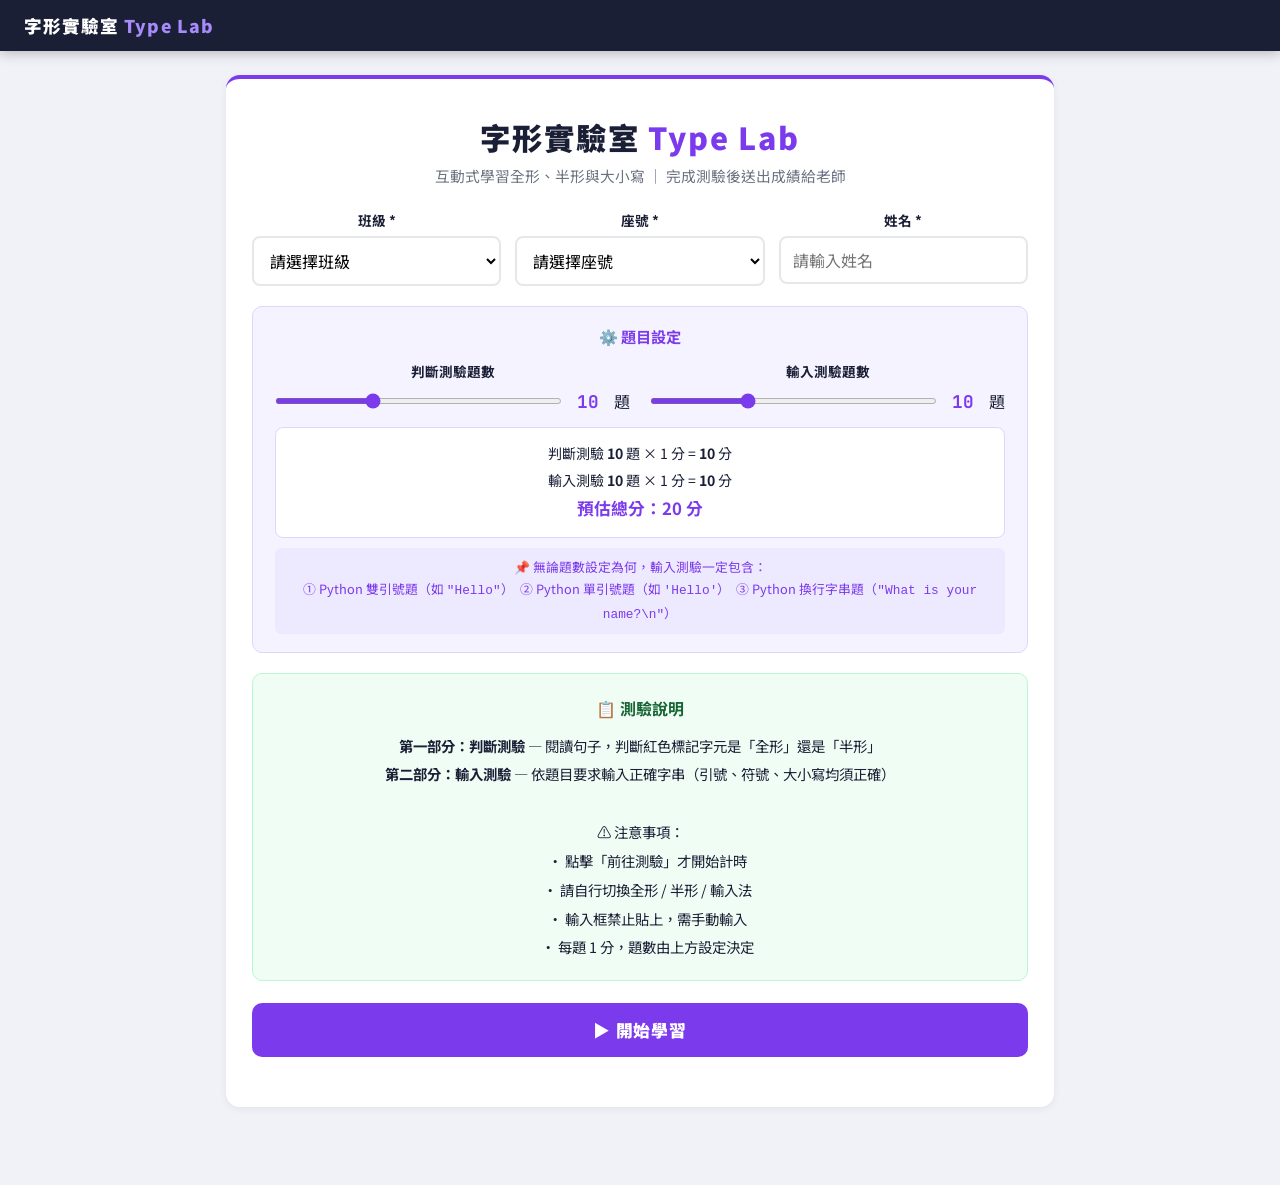
==== font_type/font_type_final.html @ 23ec172e "Set GAS_URL to the specified Google Apps Script URL" ====
<!DOCTYPE html>
<html lang="zh-TW">
<head>
    <meta charset="UTF-8">
    <meta name="viewport" content="width=device-width, initial-scale=1.0">
    <title>字形實驗室 | Type Lab</title>
    <link href="https://fonts.googleapis.com/css2?family=Noto+Sans+TC:wght@400;500;700;900&family=JetBrains+Mono:wght@400;700&display=swap" rel="stylesheet">
    <style>
        :root {
            --bg:#f0f2f7; --card:#fff; --text:#1a1f36; --muted:#6b7280;
            --half-color:#1565C0; --half-bg:#dbeafe;
            --full-color:#166534; --full-bg:#dcfce7;
            --quiz-color:#b91c1c; --identify-color:#c2410c;
            --accent:#7c3aed; --grid-line:#e2e8f0; --border:#e5e7eb;
            --header-bg:#1a1f36;
        }
        *{box-sizing:border-box;margin:0;padding:0;}
        body{-webkit-user-select:none;-moz-user-select:none;user-select:none;}
        textarea,input,select{-webkit-user-select:text;-moz-user-select:text;user-select:text;}
        body{font-family:'Noto Sans TC',"Microsoft JhengHei",sans-serif;background:var(--bg);color:var(--text);min-height:100vh;}

        /* Header */
        .site-header{background:var(--header-bg);color:#fff;padding:13px 24px;display:flex;align-items:center;justify-content:space-between;position:sticky;top:0;z-index:200;box-shadow:0 2px 12px rgba(0,0,0,.25);}
        .site-header h1{font-size:1.1rem;font-weight:900;letter-spacing:.06em;}
        .site-header h1 span{color:#a78bfa;}
        #timer-display{font-family:'JetBrains Mono',monospace;font-size:1.35rem;font-weight:700;background:rgba(255,255,255,.1);padding:5px 15px;border-radius:8px;letter-spacing:.1em;color:#fbbf24;display:none;}
        #timer-display.running{display:block;}

        .main-wrap{max-width:860px;margin:0 auto;padding:24px 16px 60px;}

        /* Card */
        .card{background:var(--card);border-radius:14px;box-shadow:0 2px 8px rgba(0,0,0,.06);padding:26px;margin-bottom:20px;border-top:4px solid transparent;}
        .card h2{font-size:1.1rem;font-weight:700;margin-bottom:14px;display:flex;align-items:center;gap:10px;flex-wrap:wrap;}
        .card-desc{font-size:.88rem;color:var(--muted);background:#f8fafc;border:1px solid var(--border);padding:11px 14px;border-radius:8px;margin-bottom:16px;line-height:1.75;}

        /* Grid bg */
        .grid-bg{background-image:linear-gradient(var(--grid-line) 1px,transparent 1px),linear-gradient(90deg,var(--grid-line) 1px,transparent 1px);background-size:20px 20px;background-position:-1px -1px;}

        /* Progress */
        .progress-wrap{background:#e5e7eb;border-radius:99px;height:8px;margin-bottom:14px;overflow:hidden;}
        .progress-fill{height:100%;border-radius:99px;transition:width .4s ease;}
        .pf-id{background:linear-gradient(90deg,#f97316,#ea580c);}
        .pf-quiz{background:linear-gradient(90deg,#dc2626,#b91c1c);}

        /* Badge */
        .badge{font-size:.72rem;padding:3px 10px;border-radius:99px;font-weight:600;}
        .badge-wait{background:#fef9c3;color:#a16207;}
        .badge-done{background:#dcfce7;color:#15803d;}

        /* Buttons */
        .btn{padding:9px 20px;border:none;border-radius:8px;cursor:pointer;font-weight:700;font-family:inherit;font-size:.9rem;transition:all .15s;}
        .btn:active{transform:translateY(1px);}
        .btn:disabled{opacity:.4;cursor:not-allowed;}

        /* Intro page */
        .intro-hero{text-align:center;padding:10px 0 24px;}
        .big-title{font-size:1.9rem;font-weight:900;letter-spacing:.06em;margin-bottom:6px;}
        .big-title span{color:var(--accent);}
        .intro-hero>p{color:var(--muted);font-size:.92rem;margin-bottom:24px;}

        .student-form{display:grid;grid-template-columns:1fr 1fr 1fr;gap:14px;margin-bottom:20px;}
        @media(max-width:580px){.student-form{grid-template-columns:1fr;}}
        .form-group label{display:block;font-weight:700;font-size:.85rem;margin-bottom:6px;}
        .form-group select,.form-group input{width:100%;padding:10px 12px;border:2px solid var(--border);border-radius:8px;font-size:1rem;font-family:inherit;outline:none;background:#fff;transition:border-color .15s;}
        .form-group select:focus,.form-group input:focus{border-color:var(--accent);}

        /* 題數設定 */
        .quiz-settings{background:#f5f3ff;border:1px solid #ddd6fe;border-radius:10px;padding:18px 22px;margin-bottom:20px;}
        .quiz-settings h3{color:var(--accent);font-size:.95rem;font-weight:700;margin-bottom:14px;}
        .settings-grid{display:grid;grid-template-columns:1fr 1fr;gap:20px;}
        @media(max-width:500px){.settings-grid{grid-template-columns:1fr;}}
        .setting-item label{display:block;font-size:.85rem;font-weight:700;margin-bottom:8px;color:var(--text);}
        .slider-row{display:flex;align-items:center;gap:12px;}
        .slider-row input[type=range]{flex:1;height:6px;accent-color:var(--accent);cursor:pointer;}
        .slider-val{font-family:'JetBrains Mono',monospace;font-size:1.1rem;font-weight:700;color:var(--accent);min-width:28px;text-align:center;}
        .score-preview{margin-top:14px;background:#fff;border:1px solid #ddd6fe;border-radius:8px;padding:12px 16px;font-size:.88rem;line-height:1.9;}
        .score-preview .sp-total{font-size:1.05rem;font-weight:700;color:var(--accent);}
        .guaranteed-note{margin-top:10px;font-size:.8rem;color:#7c3aed;background:#ede9fe;border-radius:6px;padding:8px 12px;line-height:1.7;}

        .rules-box{background:#f0fdf4;border:1px solid #bbf7d0;border-radius:10px;padding:18px 22px;margin-bottom:22px;font-size:.9rem;line-height:2;}
        .rules-box h3{color:#166534;margin-bottom:8px;font-size:1rem;}

        .btn-start{width:100%;padding:15px;background:var(--accent);color:#fff;font-size:1.05rem;border-radius:10px;border:none;cursor:pointer;font-weight:900;letter-spacing:.05em;font-family:inherit;transition:background .2s;}
        .btn-start:hover{background:#6d28d9;}

        /* Learn page */
        .case-controls{display:flex;gap:10px;margin-bottom:14px;flex-wrap:wrap;}
        .btn-case{background:#f3e5f5;color:#9C27B0;border:1px solid #ce93d8;}
        .btn-case:hover,.btn-case.active{background:#9C27B0;color:#fff;}
        .comparison-box{display:grid;grid-template-columns:1fr 1fr;gap:18px;}
        @media(max-width:540px){.comparison-box{grid-template-columns:1fr;}}
        .input-group label{display:block;font-weight:700;font-size:.85rem;margin-bottom:6px;}
        .label-half{color:var(--half-color);}
        .label-full{color:var(--full-color);}
        textarea{width:100%;height:120px;font-family:'JetBrains Mono','Courier New',monospace;font-size:20px;line-height:20px;padding:0;border:1px solid #ccc;resize:none;outline:none;letter-spacing:0;}
        .textarea-wrapper{padding:10px;border:1px solid var(--border);border-radius:6px;}
        #halfInput{background:rgba(219,234,254,.35);color:var(--half-color);}
        #fullOutput{background:rgba(220,252,231,.35);color:var(--full-color);}
        .switch-tabs{display:flex;border-bottom:1px solid var(--border);margin-bottom:14px;flex-wrap:wrap;}
        .tab{padding:10px 18px;cursor:pointer;opacity:.55;font-size:.9rem;}
        .tab.active{opacity:1;border-bottom:3px solid #F57C00;font-weight:700;}
        .keyboard-visual{display:flex;justify-content:center;gap:10px;margin-top:18px;flex-wrap:wrap;}
        .key{border:2px solid #333;border-radius:6px;padding:10px 15px;font-family:'JetBrains Mono',monospace;font-weight:700;box-shadow:0 4px 0 #333;background:#fff;transition:.1s;font-size:.9rem;}
        .key.active{transform:translateY(4px);box-shadow:none;background:#FFECB3;border-color:#FF9800;}
        .btn-to-quiz{width:100%;padding:14px;background:var(--header-bg);color:#fff;font-size:1rem;border-radius:10px;border:none;cursor:pointer;font-weight:700;font-family:inherit;transition:background .2s;margin-top:6px;}
        .btn-to-quiz:hover{background:#374151;}

        /* Quiz page */
        .identify-card{border-top-color:var(--identify-color);}
        .quiz-input-card{border-top-color:var(--quiz-color);}
        .q-progress{font-size:.85rem;color:var(--muted);text-align:center;margin-bottom:8px;}

        .id-sentence-box{background:#fff7ed;border:2px dashed #fb923c;border-radius:10px;padding:20px 18px;font-family:'JetBrains Mono','Courier New',monospace;font-size:1.2rem;line-height:2;margin-bottom:16px;min-height:80px;word-break:break-all;}
        .id-sentence-box .mk{color:#dc2626;text-decoration:underline;text-underline-offset:5px;font-weight:700;background:#fee2e2;border-radius:4px;padding:0 4px;font-size:1.4rem;}
        .id-q-label{font-size:.85rem;color:var(--muted);margin-bottom:10px;}
        .id-btns{display:flex;gap:16px;justify-content:center;margin-bottom:14px;flex-wrap:wrap;}
        .btn-half{background:var(--half-bg);color:var(--half-color);border:2px solid var(--half-color);padding:12px 28px;border-radius:8px;}
        .btn-half:hover:not(:disabled){background:var(--half-color);color:#fff;}
        .btn-full{background:var(--full-bg);color:var(--full-color);border:2px solid var(--full-color);padding:12px 28px;border-radius:8px;}
        .btn-full:hover:not(:disabled){background:var(--full-color);color:#fff;}

        .quiz-q-box{background:#fff1f2;border:2px solid #fca5a5;border-radius:10px;padding:18px;font-size:1rem;line-height:1.85;margin-bottom:14px;}
        .answer-preview{font-family:'JetBrains Mono','Courier New',monospace;font-size:1.4rem;color:#1a1f36;background:#f1f5f9;border-radius:6px;padding:8px 14px;margin-top:10px;display:inline-block;letter-spacing:.06em;}
        .quiz-answer-row{display:flex;gap:10px;align-items:center;margin-bottom:12px;flex-wrap:wrap;}
        .quiz-input{font-family:'JetBrains Mono','Courier New',monospace;font-size:1.45rem;padding:8px 14px;border:2px solid var(--border);border-radius:8px;flex:1;min-width:200px;outline:none;transition:border-color .15s;letter-spacing:.05em;}
        .quiz-input:focus{border-color:var(--quiz-color);}
        .btn-submit-quiz{background:var(--quiz-color);color:#fff;padding:10px 22px;border-radius:8px;white-space:nowrap;}
        .btn-submit-quiz:hover:not(:disabled){background:#991b1b;}

        .feedback-box{padding:12px 16px;border-radius:8px;font-size:.88rem;margin-bottom:10px;display:none;line-height:1.7;}
        .feedback-box.correct{background:#f0fdf4;color:#166534;border:1px solid #bbf7d0;}
        .feedback-box.wrong{background:#fff7ed;color:#9a3412;border:1px solid #fed7aa;}

        /* 逐字比對 */
        .char-diff{font-family:'JetBrains Mono','Courier New',monospace;font-size:.88rem;margin-top:10px;background:#fef3c7;border-radius:6px;padding:10px 12px;line-height:2.2;display:none;}
        .diff-row{display:flex;gap:8px;align-items:baseline;flex-wrap:wrap;margin-bottom:2px;}
        .diff-label{font-size:.78rem;color:var(--muted);width:72px;flex-shrink:0;font-family:inherit;}
        .char-ok{color:#15803d;}
        .char-err{color:#dc2626;font-weight:700;text-decoration:underline;}
        .diff-hint{font-size:.82rem;color:#92400e;margin-top:6px;font-family:inherit;}

        .section-done{display:none;background:linear-gradient(135deg,#f0fdf4,#dcfce7);border:2px solid #86efac;border-radius:10px;padding:18px;text-align:center;font-size:1rem;font-weight:700;color:#166534;margin-top:10px;}
        .section-done.show{display:block;}

        .btn-view-result{width:100%;padding:14px;background:#166534;color:#fff;font-size:1rem;border-radius:10px;border:none;cursor:pointer;font-weight:700;font-family:inherit;transition:background .2s;margin-top:6px;}
        .btn-view-result:hover{background:#14532d;}

        /* Result page */
        .result-hero{text-align:center;padding:24px 0 18px;}
        .score-circle{width:140px;height:140px;background:linear-gradient(135deg,#7c3aed,#4f46e5);border-radius:50%;display:flex;flex-direction:column;align-items:center;justify-content:center;margin:0 auto 14px;box-shadow:0 8px 24px rgba(124,58,237,.3);}
        .score-num{font-size:2.4rem;font-weight:900;color:#fff;line-height:1;font-family:'JetBrains Mono',monospace;}
        .score-denom{font-size:.85rem;color:rgba(255,255,255,.75);}
        .student-name{font-size:1.05rem;font-weight:700;margin-bottom:4px;}
        .time-taken{font-size:.85rem;color:var(--muted);}

        .score-breakdown{display:grid;grid-template-columns:1fr 1fr;gap:14px;margin-bottom:18px;}
        @media(max-width:460px){.score-breakdown{grid-template-columns:1fr;}}
        .score-part{text-align:center;padding:16px;border-radius:10px;}
        .sp-id{background:#fff7ed;border:1px solid #fed7aa;}
        .sp-quiz{background:#fff1f2;border:1px solid #fca5a5;}
        .part-num{font-size:1.9rem;font-weight:900;font-family:'JetBrains Mono',monospace;}
        .part-denom{font-size:.85rem;color:var(--muted);}

        .cat-row{display:flex;align-items:center;gap:10px;margin-bottom:9px;font-size:.87rem;}
        .cat-label{width:90px;flex-shrink:0;}
        .cat-bar-wrap{flex:1;background:#e5e7eb;border-radius:99px;height:10px;overflow:hidden;}
        .cat-bar-fill{height:100%;border-radius:99px;transition:width .6s ease;}
        .cat-score{width:44px;text-align:right;font-weight:700;font-family:'JetBrains Mono',monospace;font-size:.82rem;}
        .cat-icon{font-size:.95rem;}

        .wrong-item{background:#fff7ed;border:1px solid #fed7aa;border-radius:8px;padding:12px 14px;margin-bottom:8px;font-size:.87rem;line-height:1.75;}
        .wi-q{color:var(--muted);margin-bottom:4px;font-size:.82rem;}
        .wi-yours{color:#dc2626;}
        .wi-correct{color:#16a34a;font-weight:700;}
        .wi-diff{font-family:'JetBrains Mono','Courier New',monospace;font-size:.82rem;margin-top:6px;background:#fef9c3;border-radius:5px;padding:7px 10px;line-height:2;}

        .detail-table{width:100%;border-collapse:collapse;font-size:.82rem;}
        .detail-table th{background:#f1f5f9;padding:8px 10px;text-align:left;border-bottom:2px solid var(--border);font-weight:700;}
        .detail-table td{padding:7px 10px;border-bottom:1px solid #f1f5f9;}
        .detail-table .mono{font-family:'JetBrains Mono',monospace;}
        .detail-table tr.c-row td{background:#f0fdf4;}
        .detail-table tr.w-row td{background:#fff7ed;}

        .divider{border:none;border-top:1px dashed var(--border);margin:20px 0;}
        .sec-title{font-size:.95rem;font-weight:700;margin-bottom:12px;}

        .btn-submit-gas{width:100%;padding:14px;background:var(--header-bg);color:#fff;font-size:1rem;border-radius:10px;border:none;cursor:pointer;font-weight:700;font-family:inherit;transition:background .2s;margin-bottom:10px;}
        .btn-submit-gas:hover{background:#374151;}
        .btn-submit-gas:disabled{background:#9ca3af;cursor:not-allowed;}
        .gas-notice{font-size:.8rem;color:var(--muted);text-align:center;margin-bottom:10px;}
        .submit-msg{display:none;text-align:center;padding:13px;border-radius:8px;font-weight:700;margin-top:8px;}
        .submit-msg.ok{background:#dcfce7;color:#15803d;}
        .submit-msg.err{background:#fee2e2;color:#991b1b;}
        .btn-retry{width:100%;padding:12px;background:#fff;color:var(--text);font-size:.95rem;border-radius:10px;border:2px solid var(--border);cursor:pointer;font-weight:700;font-family:inherit;transition:border-color .2s;margin-top:8px;}
        .btn-retry:hover{border-color:var(--accent);color:var(--accent);}

        .c-case{border-top-color:#9C27B0;}
        .c-width{border-top-color:var(--full-color);}
        .c-key{border-top-color:#F57C00;}
        .c-intro{border-top-color:var(--accent);}
        .c-result{border-top-color:var(--accent);}
    </style>
</head>
<body>

<header class="site-header">
    <h1>字形實驗室 <span>Type Lab</span></h1>
    <div id="timer-display">00:00</div>
</header>

<div class="main-wrap">

<!-- ══════════════════════════
     PAGE 0  說明頁
══════════════════════════ -->
<div id="page-intro">
<div class="card c-intro">
<div class="intro-hero">
    <div class="big-title">字形實驗室 <span>Type Lab</span></div>
    <p>互動式學習全形、半形與大小寫 ｜ 完成測驗後送出成績給老師</p>

    <!-- 學生資料 -->
    <div class="student-form">
        <div class="form-group">
            <label>班級 *</label>
            <select id="sel-class">
                <option value="">請選擇班級</option>
                <optgroup label="七年級">
                    <option>701</option><option>702</option><option>703</option><option>704</option><option>705</option>
                    <option>706</option><option>707</option><option>708</option><option>709</option><option>710</option>
                    <option>711</option><option>712</option><option>713</option><option>714</option><option>715</option>
                </optgroup>
                <optgroup label="八年級">
                    <option>801</option><option>802</option><option>803</option><option>804</option><option>805</option>
                    <option>806</option><option>807</option><option>808</option><option>809</option><option>810</option>
                    <option>811</option><option>812</option><option>813</option><option>814</option><option>815</option>
                </optgroup>
                <optgroup label="九年級">
                    <option>901</option><option>902</option><option>903</option><option>904</option><option>905</option>
                    <option>906</option><option>907</option><option>908</option><option>909</option><option>910</option>
                    <option>911</option><option>912</option><option>913</option><option>914</option><option>915</option>
                </optgroup>
            </select>
        </div>
        <div class="form-group">
            <label>座號 *</label>
            <select id="sel-seat">
                <option value="">請選擇座號</option>
                <script>for(let i=1;i<=35;i++)document.write(`<option>${i}</option>`);</script>
            </select>
        </div>
        <div class="form-group">
            <label>姓名 *</label>
            <input type="text" id="inp-name" placeholder="請輸入姓名" autocomplete="off"/>
        </div>
    </div>

    <!-- 題數設定 -->
    <div class="quiz-settings">
        <h3>⚙️ 題目設定</h3>
        <div class="settings-grid">
            <div class="setting-item">
                <label>判斷測驗題數</label>
                <div class="slider-row">
                    <input type="range" id="slider-id" min="5" max="20" value="10"
                           oninput="updateSettings()"/>
                    <span class="slider-val" id="val-id">10</span> 題
                </div>
            </div>
            <div class="setting-item">
                <label>輸入測驗題數</label>
                <div class="slider-row">
                    <input type="range" id="slider-quiz" min="5" max="20" value="10"
                           oninput="updateSettings()"/>
                    <span class="slider-val" id="val-quiz">10</span> 題
                </div>
            </div>
        </div>
        <div class="score-preview" id="score-preview">
            判斷測驗 <b>10</b> 題 × 1 分 = <b>10</b> 分<br>
            輸入測驗 <b>10</b> 題 × 1 分 = <b>10</b> 分<br>
            <span class="sp-total">預估總分：20 分</span>
        </div>
        <div class="guaranteed-note">
            📌 無論題數設定為何，輸入測驗一定包含：<br>
            ① Python 雙引號題（如 <code>"Hello"</code>）&nbsp;
            ② Python 單引號題（如 <code>'Hello'</code>）&nbsp;
            ③ Python 換行字串題（<code>"What is your name?\n"</code>）
        </div>
    </div>

    <!-- 規則 -->
    <div class="rules-box">
        <h3>📋 測驗說明</h3>
        <b>第一部分：判斷測驗</b> — 閱讀句子，判斷紅色標記字元是「全形」還是「半形」<br>
        <b>第二部分：輸入測驗</b> — 依題目要求輸入正確字串（引號、符號、大小寫均須正確）<br><br>
        ⚠️ 注意事項：<br>
        　• 點擊「前往測驗」才開始計時<br>
        　• 請自行切換全形 / 半形 / 輸入法<br>
        　• 輸入框禁止貼上，需手動輸入<br>
        　• 每題 1 分，題數由上方設定決定
    </div>

    <button class="btn-start" onclick="goToLearn()">▶ 開始學習</button>
</div>
</div>
</div>

<!-- ══════════════════════════
     PAGE 1  學習區
══════════════════════════ -->
<div id="page-learn" style="display:none">

    <div class="card c-case">
        <h2>1. 英文大小寫 (Case Sensitivity)</h2>
        <div class="card-desc">英文有大小寫之分，但<b>中文沒有</b>。點擊下方按鈕或輸入文字體驗差異。</div>
        <div class="case-controls">
            <button class="btn btn-case" onclick="setCase('upper')">全部大寫 (UPPER)</button>
            <button class="btn btn-case" onclick="setCase('lower')">全部小寫 (lower)</button>
            <button class="btn btn-case active" onclick="setCase('original')">還原</button>
        </div>
        <div class="textarea-wrapper grid-bg">
            <textarea id="caseInput">Type English here...</textarea>
        </div>
    </div>

    <div class="card c-width">
        <h2>2. 全形與半形 (Width Comparison)</h2>
        <div class="card-desc">觀察背景格線：<b>半形字</b>佔半格或一格，<b>全形字</b>佔兩格（正方形）。試著輸入：123, abc, ( )</div>
        <div class="comparison-box">
            <div class="input-group">
                <label class="label-half">🔵 半形 / 原始輸入</label>
                <div class="textarea-wrapper grid-bg"><textarea id="halfInput">Hello,123</textarea></div>
            </div>
            <div class="input-group">
                <label class="label-full">🟢 全形 / 自動轉換</label>
                <div class="textarea-wrapper grid-bg"><textarea id="fullOutput" readonly></textarea></div>
            </div>
        </div>
    </div>

    <div class="card c-key">
        <h2>3. 鍵盤切換指南</h2>
        <div class="switch-tabs">
            <div class="tab active" onclick="showTab('win-half-full')">全形/半形</div>
            <div class="tab" onclick="showTab('win-case')">大小寫</div>
            <div class="tab" onclick="showTab('win-ime')">中英模式</div>
        </div>
        <div id="instruction-text" class="card-desc"></div>
        <div class="keyboard-visual" id="keyboard-visual"></div>
    </div>

    <button class="btn-to-quiz" onclick="goToQuiz()">✏️ 前往測驗（開始計時）</button>
</div>

<!-- ══════════════════════════
     PAGE 2  測驗區
══════════════════════════ -->
<div id="page-quiz" style="display:none">

    <!-- 判斷測驗 -->
    <div class="card identify-card">
        <h2>判斷測驗 <span class="badge badge-wait" id="id-badge">未完成</span></h2>
        <div class="card-desc">
            閱讀下方句子，判斷 <span style="color:#dc2626;font-weight:700;text-decoration:underline;">紅色底線字元</span>
            是「半形」還是「全形」。每題 1 分。
        </div>
        <div class="q-progress" id="id-progress">第 1 題 / 共 ? 題</div>
        <div class="progress-wrap"><div class="progress-fill pf-id" id="id-bar" style="width:0%"></div></div>
        <div class="id-q-label">請判斷句子中紅色底線字元的字形類型：</div>
        <div class="id-sentence-box" id="id-sentence"></div>
        <div class="id-btns">
            <button class="btn btn-half" id="btn-id-half" onclick="answerIdentify('half')">🔵 半形 Half-width</button>
            <button class="btn btn-full" id="btn-id-full" onclick="answerIdentify('full')">🟢 全形 Full-width</button>
        </div>
        <div class="feedback-box" id="id-feedback"></div>
        <div class="section-done" id="id-done">
            ✅ 判斷測驗完成！得分：<span id="id-score-text">0</span> / <span id="id-total-text">0</span><br>
            <small style="color:#555;font-weight:400">請繼續完成下方輸入測驗</small>
        </div>
    </div>

    <!-- 輸入測驗 -->
    <div class="card quiz-input-card">
        <h2>輸入測驗 <span class="badge badge-wait" id="quiz-badge">未完成</span></h2>
        <div class="card-desc">
            依題目要求，切換輸入法並輸入正確字串（含引號、符號、大小寫均須完全正確）。每題 1 分。<br>
            ⚠️ 輸入框禁止貼上，需手動輸入。按 Enter 或點「確認」送出。
        </div>
        <div class="q-progress" id="quiz-progress">第 1 題 / 共 ? 題</div>
        <div class="progress-wrap"><div class="progress-fill pf-quiz" id="quiz-bar" style="width:0%"></div></div>
        <div class="quiz-q-box" id="quiz-question">載入中…</div>
        <div class="quiz-answer-row">
            <input type="text" class="quiz-input" id="quiz-input"
                   placeholder="在此輸入" maxlength="30" autocomplete="off"
                   autocorrect="off" autocapitalize="off" spellcheck="false"
                   onkeydown="if(event.key==='Enter')submitQuizAnswer()"/>
            <button class="btn btn-submit-quiz" onclick="submitQuizAnswer()">確認送出</button>
        </div>
        <div class="feedback-box" id="quiz-feedback">
            <div id="quiz-fb-text"></div>
            <div class="char-diff" id="char-diff"></div>
        </div>
        <div class="section-done" id="quiz-done">
            ✅ 輸入測驗完成！得分：<span id="quiz-score-text">0</span> / <span id="quiz-total-text">0</span><br>
            <small style="color:#555;font-weight:400">請點擊下方按鈕查看成績並送出</small>
        </div>
    </div>

    <button class="btn-view-result" onclick="goToResult()">📊 查看成績與送出</button>
</div>

<!-- ══════════════════════════
     PAGE 3  結果頁
══════════════════════════ -->
<div id="page-result" style="display:none">
<div class="card c-result">

    <div class="result-hero">
        <div class="score-circle">
            <div class="score-num" id="res-total">0</div>
            <div class="score-denom" id="res-denom">/ 0</div>
        </div>
        <div class="student-name" id="res-name"></div>
        <div class="time-taken" id="res-time"></div>
    </div>

    <div class="score-breakdown">
        <div class="score-part sp-id">
            <div class="part-num" id="res-id">0</div>
            <div class="part-denom" id="res-id-denom">判斷測驗 / 0</div>
        </div>
        <div class="score-part sp-quiz">
            <div class="part-num" id="res-quiz">0</div>
            <div class="part-denom" id="res-quiz-denom">輸入測驗 / 0</div>
        </div>
    </div>

    <hr class="divider">
    <div class="sec-title">📊 答題分類分析</div>
    <div id="cat-rows" style="margin-bottom:18px"></div>

    <hr class="divider">
    <div id="wrong-section">
        <div class="sec-title">❌ 答錯題目複習</div>
        <div id="wrong-items" style="margin-bottom:18px"></div>
        <hr class="divider">
    </div>

    <div class="sec-title">📋 逐題明細</div>
    <div style="overflow-x:auto;margin-bottom:20px">
        <table class="detail-table">
            <thead>
                <tr><th>#</th><th>類型</th><th>題目摘要</th><th>你的答案</th><th>正確答案</th><th>結果</th></tr>
            </thead>
            <tbody id="detail-tbody"></tbody>
        </table>
    </div>

    <hr class="divider">
    <div class="card-desc">請確認資料後送出成績到老師的 Google 試算表。</div>
    <button class="btn-submit-gas" id="btn-gas" onclick="submitToGAS()">📤 送出成績到 Google 試算表</button>
    <p class="gas-notice">⚙️ 請老師將 GAS Web App URL 填入程式碼 <b>GAS_URL</b> 變數後即可啟用。</p>
    <div class="submit-msg" id="submit-msg"></div>
    <button class="btn-retry" onclick="location.reload()">🔄 重新作答</button>
</div>
</div>

</div><!-- /main-wrap -->

<script>
// ══════════════════════════════════════
// ⚙️ 老師請填入 GAS Web App URL
// ══════════════════════════════════════
const GAS_URL = "https://script.google.com/macros/s/AKfycbwUdXel8EFgb16LaDq1e5pe7HajQlbsx6t23sphyLOFgkImhQZHrf0PktMwXVwA_dSS/exec"; // 例："https://script.google.com/macros/s/AKfycbwUdXel8EFgb16LaDq1e5pe7HajQlbsx6t23sphyLOFgkImhQZHrf0PktMwXVwA_dSS/exec"

// ══════════════════════════════════════
// 防複製 / 防貼上
// ══════════════════════════════════════
document.addEventListener('contextmenu',e=>e.preventDefault());
document.addEventListener('keydown',e=>{
    const tag=e.target.tagName;
    if(tag==='SELECT')return;
    if(tag==='INPUT'||tag==='TEXTAREA'){
        if((e.ctrlKey||e.metaKey)&&e.key.toLowerCase()==='v')e.preventDefault();
        return;
    }
    if((e.ctrlKey||e.metaKey)&&['c','a','u','s','p'].includes(e.key.toLowerCase()))e.preventDefault();
    if(e.key==='F12')e.preventDefault();
});
document.addEventListener('paste',e=>{
    if(e.target.tagName==='INPUT'||e.target.tagName==='TEXTAREA')e.preventDefault();
});

// ══════════════════════════════════════
// 計時器（前往測驗才啟動）
// ══════════════════════════════════════
let timerSec=0,timerInterval=null;
function startTimer(){
    timerSec=0;
    document.getElementById('timer-display').classList.add('running');
    timerInterval=setInterval(()=>{
        timerSec++;
        const m=String(Math.floor(timerSec/60)).padStart(2,'0');
        const s=String(timerSec%60).padStart(2,'0');
        document.getElementById('timer-display').textContent=`${m}:${s}`;
    },1000);
}
function stopTimer(){clearInterval(timerInterval);}
function fmtTime(sec){return`${Math.floor(sec/60)} 分 ${sec%60} 秒`;}

// ══════════════════════════════════════
// 題數設定
// ══════════════════════════════════════
let SET_ID=10,SET_QUIZ=10;

function updateSettings(){
    SET_ID=parseInt(document.getElementById('slider-id').value);
    SET_QUIZ=parseInt(document.getElementById('slider-quiz').value);
    document.getElementById('val-id').textContent=SET_ID;
    document.getElementById('val-quiz').textContent=SET_QUIZ;
    const total=SET_ID+SET_QUIZ;
    document.getElementById('score-preview').innerHTML=
        `判斷測驗 <b>${SET_ID}</b> 題 × 1 分 = <b>${SET_ID}</b> 分<br>`+
        `輸入測驗 <b>${SET_QUIZ}</b> 題 × 1 分 = <b>${SET_QUIZ}</b> 分<br>`+
        `<span class="sp-total">預估總分：${total} 分</span>`;
}

// ══════════════════════════════════════
// 頁面切換
// ══════════════════════════════════════
const PAGES=['page-intro','page-learn','page-quiz','page-result'];
function showPage(id){
    PAGES.forEach(p=>document.getElementById(p).style.display='none');
    document.getElementById(id).style.display='block';
    window.scrollTo(0,0);
}

let studentInfo={};

function goToLearn(){
    const cls=document.getElementById('sel-class').value;
    const seat=document.getElementById('sel-seat').value;
    const name=document.getElementById('inp-name').value.trim();
    if(!cls||!seat||!name){alert('請填寫班級、座號與姓名後再開始！');return;}
    studentInfo={cls,seat,name};
    initLearn();
    showPage('page-learn');
}

function goToQuiz(){
    startTimer(); // ← 前往測驗才開始計時
    initIdentify();
    initQuiz();
    showPage('page-quiz');
}

function goToResult(){
    if(!idDone||!quizDone){alert('請先完成兩個測驗！');return;}
    stopTimer();
    buildResult();
    showPage('page-result');
}

// ══════════════════════════════════════
// 學習區
// ══════════════════════════════════════
function initLearn(){
    const ci=document.getElementById('caseInput');
    let orig=ci.value;
    ci.addEventListener('input',e=>orig=e.target.value);
    window._setCase=type=>{
        document.querySelectorAll('.btn-case').forEach(b=>b.classList.remove('active'));
        event.target.classList.add('active');
        ci.value=type==='upper'?orig.toUpperCase():type==='lower'?orig.toLowerCase():orig;
    };
    const hi=document.getElementById('halfInput');
    const fo=document.getElementById('fullOutput');
    function toFull(str){
        return[...str].map(c=>{
            const code=c.charCodeAt(0);
            if(code>=33&&code<=126)return String.fromCharCode(code+65248);
            if(code===32)return String.fromCharCode(12288);
            return c;
        }).join('');
    }
    hi.addEventListener('input',()=>fo.value=toFull(hi.value));
    fo.value=toFull(hi.value);
    showTab('win-half-full');
}
function setCase(t){if(window._setCase)window._setCase(t);}

const TAB_MAP={
    'win-half-full':{text:'Windows 切換全形/半形：通常使用 <b>Shift + 空白鍵</b>。',keys:['Shift','+','Space']},
    'win-case':{text:'按 <b>Caps Lock</b> 切換大小寫（指示燈亮=大寫）。<br>小寫狀態下 <b>Shift + 字母</b> 輸入大寫；<b>Shift + 數字鍵</b> 輸入上方符號（Shift+1=!，Shift+;=:）。',keys:['Caps Lock']},
    'win-ime':{text:'Windows 中英模式：使用 <b>Shift</b> 鍵在中文輸入法與英數之間切換。',keys:['Shift']}
};
function showTab(id){
    document.querySelectorAll('.tab').forEach(t=>t.classList.remove('active'));
    const el=document.querySelector(`[onclick="showTab('${id}')"]`);
    if(el)el.classList.add('active');
    const cur=TAB_MAP[id];if(!cur)return;
    document.getElementById('instruction-text').innerHTML=cur.text;
    const kv=document.getElementById('keyboard-visual');kv.innerHTML='';
    cur.keys.forEach(k=>{const d=document.createElement('div');d.className='key';d.textContent=k;kv.appendChild(d);});
    setTimeout(()=>{
        kv.querySelectorAll('.key').forEach(k=>k.classList.add('active'));
        setTimeout(()=>kv.querySelectorAll('.key').forEach(k=>k.classList.remove('active')),300);
    },50);
}

// ══════════════════════════════════════
// 分類顏色
// ══════════════════════════════════════
const CAT_COLOR={
    '半形英文':'#3b82f6','抬頭大寫':'#8b5cf6','全形英文':'#0891b2',
    '半形數字':'#f59e0b','全形數字':'#d97706','半形符號':'#10b981',
    '全形符號':'#059669','中文標點':'#ef4444','Python符號':'#6366f1'
};

// ══════════════════════════════════════
// 判斷題題庫（45 題）
// ══════════════════════════════════════
const ID_POOL=[
    // 半形英文（5）
    {s:'我的 email 是 {M}andy@gmail.com',           m:'a', t:'half',cat:'半形英文'},
    {s:'請在 username 欄填入 {M}user123',            m:'u', t:'half',cat:'半形英文'},
    {s:'The folder is named {M}documents',           m:'d', t:'half',cat:'半形英文'},
    {s:'網址輸入 {M}www.school.edu.tw',              m:'w', t:'half',cat:'半形英文'},
    {s:'Press {M}enter to confirm',                  m:'e', t:'half',cat:'半形英文'},
    // 抬頭大寫（5）
    {s:'{M}Taiwan is a beautiful island.',           m:'T', t:'half',cat:'抬頭大寫'},
    {s:'My name is {M}Andy Chen.',                   m:'A', t:'half',cat:'抬頭大寫'},
    {s:'Press {M}Ctrl + C to copy.',                 m:'C', t:'half',cat:'抬頭大寫'},
    {s:'公司名稱是 {M}Best Tech Co.',                m:'B', t:'half',cat:'抬頭大寫'},
    {s:'{M}Windows 是微軟作業系統。',                m:'W', t:'half',cat:'抬頭大寫'},
    // 全形英文（5）
    {s:'表單上寫的是 {M}Ａndy，應改為半形',          m:'Ａ',t:'full',cat:'全形英文'},
    {s:'帳號不小心輸入了 {M}ｕser123',               m:'ｕ',t:'full',cat:'全形英文'},
    {s:'密碼誤輸入為 {M}Ｐassword123',               m:'Ｐ',t:'full',cat:'全形英文'},
    {s:'文件中出現了 {M}ｅmail 全形字',              m:'ｅ',t:'full',cat:'全形英文'},
    {s:'報告標題寫成了 {M}Ｔype Lab',                m:'Ｔ',t:'full',cat:'全形英文'},
    // 半形數字（5）
    {s:'我的座號是 {M}12 號',                        m:'1', t:'half',cat:'半形數字'},
    {s:'電話 0{M}912-345-678',                      m:'9', t:'half',cat:'半形數字'},
    {s:'port 號為 :{M}8080',                        m:'8', t:'half',cat:'半形數字'},
    {s:'今天氣溫是 {M}25 度',                        m:'2', t:'half',cat:'半形數字'},
    {s:'教室在 {M}3 樓',                             m:'3', t:'half',cat:'半形數字'},
    // 全形數字（5）
    {s:'報名表填了 {M}１２ 號',                      m:'１',t:'full',cat:'全形數字'},
    {s:'合約書是 {M}２０２４ 年',                    m:'２',t:'full',cat:'全形數字'},
    {s:'表單金額 {M}５００ 元',                      m:'５',t:'full',cat:'全形數字'},
    {s:'頁碼為 第 {M}３ 頁',                         m:'３',t:'full',cat:'全形數字'},
    {s:'試卷編號 {M}００１',                         m:'０',t:'full',cat:'全形數字'},
    // 半形符號（5）
    {s:'Email: andy{M}@school.edu',                  m:'@', t:'half',cat:'半形符號'},
    {s:'Hello{M}, how are you?',                     m:',', t:'half',cat:'半形符號'},
    {s:'路徑用 {M}/ 分隔',                           m:'/', t:'half',cat:'半形符號'},
    {s:'Shift{M}+1 輸入驚嘆號',                      m:'+', t:'half',cat:'半形符號'},
    {s:'程式碼中 {M}( 開始函數',                     m:'(', t:'half',cat:'半形符號'},
    // 全形符號（5）
    {s:'你好{M}，我是新同學。',                      m:'，',t:'full',cat:'全形符號'},
    {s:'請問你叫什麼名字{M}？',                      m:'？',t:'full',cat:'全形符號'},
    {s:'路徑誤輸入 C{M}：\\Users',                  m:'：',t:'full',cat:'全形符號'},
    {s:'表單括號輸入成 {M}（姓名）',                 m:'（',t:'full',cat:'全形符號'},
    {s:'中文結尾加了 {M}！',                         m:'！',t:'full',cat:'全形符號'},
    // 中文標點（5）
    {s:'她說{M}：「等一下！」',                      m:'：',t:'full',cat:'中文標點'},
    {s:'書名號應寫成 {M}《國語課本》',               m:'《',t:'full',cat:'中文標點'},
    {s:'對話框裡有 {M}「你好」',                     m:'「',t:'full',cat:'中文標點'},
    {s:'這句話結尾是句號{M}。',                      m:'。',t:'full',cat:'中文標點'},
    {s:'清單用{M}、分隔項目',                        m:'、',t:'full',cat:'中文標點'},
    // Python符號（5）
    {s:'print{M}("Hello, World!")',                  m:'(', t:'half',cat:'Python符號'},
    {s:'if x {M}== 10:',                             m:'=', t:'half',cat:'Python符號'},
    {s:"name = {M}'Andy'",                           m:"'", t:'half',cat:'Python符號'},
    {s:'x = x {M}＋ 1  # 誤用全形運算子',           m:'＋',t:'full',cat:'Python符號'},
    {s:'if True{M}：  # 誤用全形冒號',               m:'：',t:'full',cat:'Python符號'},
];

// ══════════════════════════════════════
// 輸入題題庫
// ══════════════════════════════════════

// 保底題：雙引號（從此池隨機抽1）
const POOL_DQUOTE=[
    {q:'請輸入 Python 字串（半形雙引號包住）',       preview:'"Hello"',          answer:'"Hello"',          hint:'雙引號 " 為半形（Shift+\'）',       cat:'Python符號'},
    {q:'請輸入 Python print 函數呼叫',               preview:'print("Hi")',       answer:'print("Hi")',       hint:'括號與引號皆為半形',                cat:'Python符號'},
    {q:'請輸入 Python 字串賦值（雙引號）',           preview:'x = "ok"',         answer:'x = "ok"',         hint:'= 引號 空白皆半形',                 cat:'Python符號'},
    {q:'請輸入 Python 雙引號空字串',                 preview:'""',               answer:'""',               hint:'兩個半形雙引號',                    cat:'Python符號'},
    {q:'請輸入 Python 雙引號 f-string',              preview:'f"Hi {name}"',     answer:'f"Hi {name}"',     hint:'f 小寫，引號大括號皆半形',          cat:'Python符號'},
];

// 保底題：單引號（從此池隨機抽1）
const POOL_SQUOTE=[
    {q:"請輸入 Python 字串（半形單引號包住）",       preview:"'Hello'",          answer:"'Hello'",          hint:"單引號 ' 為半形，直接輸入",         cat:'Python符號'},
    {q:"請輸入 Python 單引號字串賦值",               preview:"s = 'ok'",         answer:"s = 'ok'",         hint:"= 和 ' 皆為半形",                  cat:'Python符號'},
    {q:"請輸入 Python 單引號空字串",                 preview:"''",               answer:"''",               hint:"兩個半形單引號",                    cat:'Python符號'},
    {q:"請輸入 Python 單引號 f-string",              preview:"f'Hi {x}'",        answer:"f'Hi {x}'",        hint:"f 小寫，單引號大括號皆半形",        cat:'Python符號'},
    {q:"請輸入 Python 字典（單引號鍵值）",           preview:"{'a': 1}",         answer:"{'a': 1}",         hint:"大括號單引號冒號皆半形",            cat:'Python符號'},
];

// 保底題：\n 換行（固定這一題）
const ITEM_NEWLINE={
    q:'請輸入含換行符號的 Python 字串',
    preview:'"What is your name?\\n"',
    answer:'"What is your name?\\n"',
    hint:'雙引號、?、\\ 和 n 皆為半形',
    cat:'Python符號'
};

// 一般題庫（不含上方保底題）
const POOL_GENERAL=[
    // 半形英文句子（5）
    {q:'請輸入英文問候語（含半形驚嘆號）',           preview:'Hello!',           answer:'Hello!',           hint:'H 大寫，! 為半形 Shift+1',          cat:'抬頭大寫'},
    {q:'請輸入英文完整問候語（含半形逗號與驚嘆號）', preview:'Hello, World!',    answer:'Hello, World!',    hint:'逗號和驚嘆號皆為半形',              cat:'半形符號'},
    {q:'請輸入 Email 地址格式',                      preview:'andy@mail.com',    answer:'andy@mail.com',    hint:'@ 和 . 皆為半形',                   cat:'半形符號'},
    {q:'請輸入英文自我介紹句（含句號）',             preview:'My name is Andy.', answer:'My name is Andy.', hint:'M 和 A 大寫，. 為半形句號',          cat:'抬頭大寫'},
    {q:'請輸入小寫英文單字',                         preview:'world',            answer:'world',            hint:'全部半形小寫',                       cat:'半形英文'},
    // 全形符號情境（5）
    {q:'請輸入含全形逗號的中文片段',                 preview:'你好，世界',        answer:'你好，世界',        hint:'，為全形逗號（中文輸入法）',          cat:'全形符號'},
    {q:'請輸入含全形句號的中文短句',                 preview:'早安。',            answer:'早安。',            hint:'。為全形句號（中文輸入法）',          cat:'中文標點'},
    {q:'請輸入含全形問號的句子',                     preview:'你好嗎？',          answer:'你好嗎？',          hint:'？為全形問號（中文輸入法）',          cat:'全形符號'},
    {q:'請輸入含引號的中文句子',                     preview:'「你好」',          answer:'「你好」',          hint:'「」為中文引號（中文輸入法）',        cat:'中文標點'},
    {q:'請輸入含頓號的列舉',                         preview:'貓、狗、鳥',        answer:'貓、狗、鳥',        hint:'、為頓號（中文輸入法）',              cat:'中文標點'},
    // Python 運算子與語法（5）
    {q:'請輸入 Python 布林值（真）',                 preview:'True',             answer:'True',             hint:'T 大寫，其餘小寫，全半形',           cat:'Python符號'},
    {q:'請輸入 Python 布林值（假）',                 preview:'False',            answer:'False',            hint:'F 大寫，其餘小寫，全半形',           cat:'Python符號'},
    {q:'請輸入 Python 比較運算式',                   preview:'x == 5',           answer:'x == 5',           hint:'== 和空白皆為半形',                 cat:'Python符號'},
    {q:'請輸入 Python 不等於運算式',                 preview:'x != 0',           answer:'x != 0',           hint:'!= 和空白皆為半形',                 cat:'Python符號'},
    {q:'請輸入 Python 清單',                         preview:'[1, 2, 3]',        answer:'[1, 2, 3]',        hint:'方括號逗號皆為半形',                cat:'Python符號'},
    // 其他 Python（5）
    {q:'請輸入 Python 條件句開頭',                   preview:'if x > 0:',        answer:'if x > 0:',        hint:'> 和 : 皆為半形',                  cat:'Python符號'},
    {q:'請輸入 Python 加法運算式',                   preview:'a + b',            answer:'a + b',            hint:'+ 和空白皆為半形',                  cat:'Python符號'},
    {q:'請輸入 Python 註解',                         preview:'# 這是註解',        answer:'# 這是註解',        hint:'# 為半形，空白為半形',              cat:'Python符號'},
    {q:'請輸入 Python 索引取值',                     preview:'list[0]',          answer:'list[0]',          hint:'方括號數字皆半形',                  cat:'Python符號'},
    {q:"請輸入 Python 換行字串（單引號）",           preview:"'\\n'",            answer:"'\\n'",            hint:"單引號與反斜線皆為半形",             cat:'Python符號'},
    // 半形數字（5）
    {q:'請輸入半形數字（座號格式）',                  preview:'12',               answer:'12',               hint:'直接輸入數字鍵',                    cat:'半形數字'},
    {q:'請輸入半形電話號碼格式',                      preview:'0912',             answer:'0912',             hint:'數字鍵直接輸入',                    cat:'半形數字'},
    {q:'請輸入半形數字 0 到 4',                       preview:'01234',            answer:'01234',            hint:'數字鍵依序輸入',                    cat:'半形數字'},
    {q:'請輸入常見 port 號',                          preview:'8080',             answer:'8080',             hint:'數字鍵輸入',                        cat:'半形數字'},
    {q:'請輸入半形年份',                              preview:'2024',             answer:'2024',             hint:'數字鍵輸入四位數',                  cat:'半形數字'},
    // 全形數字（5）
    {q:'請輸入全形數字一到五',                        preview:'１２３４５',        answer:'１２３４５',        hint:'全形模式後按 1-5',                  cat:'全形數字'},
    {q:'請輸入全形座號',                              preview:'１２',             answer:'１２',             hint:'全形模式後按 1 和 2',              cat:'全形數字'},
    {q:'請輸入全形數字 ０',                           preview:'０',               answer:'０',               hint:'全形模式後按 0',                    cat:'全形數字'},
    {q:'請輸入全形金額',                              preview:'５００',            answer:'５００',            hint:'全形模式後按 5、0、0',              cat:'全形數字'},
    {q:'請輸入全形年份',                              preview:'２０２４',          answer:'２０２４',          hint:'全形模式後輸入 2024',               cat:'全形數字'},
    // 全形英文（5）
    {q:'請輸入全形大寫英文字母 Ａ',                   preview:'Ａ',               answer:'Ａ',               hint:'全形模式 + Shift + a',              cat:'全形英文'},
    {q:'請輸入全形小寫字母 ｓ',                       preview:'ｓ',               answer:'ｓ',               hint:'全形模式後按 s',                    cat:'全形英文'},
    {q:'請輸入全形大寫 Ｗ',                           preview:'Ｗ',               answer:'Ｗ',               hint:'全形模式 + Shift + w',              cat:'全形英文'},
    {q:'請輸入全形小寫 ｍ',                           preview:'ｍ',               answer:'ｍ',               hint:'全形模式後按 m',                    cat:'全形英文'},
    {q:'請輸入全形大寫 Ｚ',                           preview:'Ｚ',               answer:'Ｚ',               hint:'全形模式 + Shift + z',              cat:'全形英文'},
];

// ══════════════════════════════════════
// 工具
// ══════════════════════════════════════
function shuffle(arr){
    const a=[...arr];
    for(let i=a.length-1;i>0;i--){const j=Math.floor(Math.random()*(i+1));[a[i],a[j]]=[a[j],a[i]];}
    return a;
}
function escH(s){
    return String(s)
        .replace(/&/g,'&amp;').replace(/</g,'&lt;').replace(/>/g,'&gt;')
        .replace(/ /g,'·').replace(/\n/g,'↵');
}

// 逐字比對 HTML
function charDiff(user,correct){
    const maxLen=Math.max(user.length,correct.length);
    let youHtml='',corHtml='',firstErr=-1;
    for(let i=0;i<maxLen;i++){
        const u=user[i]||'';const c=correct[i]||'';
        if(u===c){
            youHtml+=`<span class="char-ok">${escH(u)||'▢'}</span>`;
            corHtml+=`<span class="char-ok">${escH(c)||'▢'}</span>`;
        }else{
            if(firstErr<0)firstErr=i;
            youHtml+=`<span class="char-err">${escH(u)||'▢'}</span>`;
            corHtml+=`<span class="char-ok">${escH(c)||'▢'}</span>`;
        }
    }
    let hint='';
    if(firstErr>=0){
        const u=user[firstErr]||'（無）';
        const c=correct[firstErr]||'（無）';
        hint=`<div class="diff-hint">第 ${firstErr+1} 個字元：你輸入「${escH(u)}」，應為「${escH(c)}」</div>`;
    }
    return`<div class="diff-row"><span class="diff-label">你輸入：</span>${youHtml}</div>`+
           `<div class="diff-row"><span class="diff-label">正確答案：</span>${corHtml}</div>${hint}`;
}

// ══════════════════════════════════════
// 判斷測驗
// ══════════════════════════════════════
let idQs=[],idCur=0,idScore=0,idDone=false,idLog=[];

function initIdentify(){
    idQs=shuffle(ID_POOL).slice(0,SET_ID);
    idCur=0;idScore=0;idDone=false;idLog=[];
    document.getElementById('id-done').classList.remove('show');
    document.getElementById('id-badge').textContent='未完成';
    document.getElementById('id-badge').className='badge badge-wait';
    document.getElementById('id-total-text').textContent=SET_ID;
    renderIdentify();
}
function renderIdentify(){
    const q=idQs[idCur];
    document.getElementById('id-sentence').innerHTML=q.s.replace('{M}',`<span class="mk">${q.m}</span>`);
    document.getElementById('id-progress').textContent=`第 ${idCur+1} 題 / 共 ${SET_ID} 題`;
    document.getElementById('id-bar').style.width=`${(idCur/SET_ID)*100}%`;
    document.getElementById('id-feedback').style.display='none';
    document.getElementById('btn-id-half').disabled=false;
    document.getElementById('btn-id-full').disabled=false;
}
function answerIdentify(ans){
    if(idDone)return;
    const q=idQs[idCur];
    const ok=ans===q.t;
    if(ok)idScore++;
    idLog.push({qNum:idCur+1,type:'判斷題',
        question:q.s.replace('{M}',`【${q.m}】`),
        userAnswer:ans==='half'?'半形':'全形',
        correctAnswer:q.t==='half'?'半形':'全形',
        isCorrect:ok,cat:q.cat});
    const fb=document.getElementById('id-feedback');
    fb.style.display='block';
    fb.className=`feedback-box ${ok?'correct':'wrong'}`;
    fb.innerHTML=ok
        ?`✅ 正確！「${q.m}」是 <b>${q.t==='half'?'半形':'全形'}</b>。`
        :`❌ 答錯了！「${q.m}」其實是 <b>${q.t==='half'?'半形':'全形'}</b>。`;
    document.getElementById('btn-id-half').disabled=true;
    document.getElementById('btn-id-full').disabled=true;
    setTimeout(()=>{idCur++;idCur>=SET_ID?finishIdentify():renderIdentify();},1200);
}
function finishIdentify(){
    idDone=true;
    document.getElementById('id-bar').style.width='100%';
    document.getElementById('id-progress').textContent=`完成！得分 ${idScore} / ${SET_ID}`;
    document.getElementById('id-score-text').textContent=idScore;
    document.getElementById('id-done').classList.add('show');
    document.getElementById('id-badge').textContent='已完成';
    document.getElementById('id-badge').className='badge badge-done';
    document.getElementById('id-feedback').style.display='none';
}

// ══════════════════════════════════════
// 輸入測驗（含三類保底題）
// ══════════════════════════════════════
let quizQs=[],quizCur=0,quizScore=0,quizDone=false,quizLog=[];

function buildQuizQuestions(n){
    // 1. 保底：雙引號 1 題
    const dq=shuffle(POOL_DQUOTE)[0];
    // 2. 保底：單引號 1 題
    const sq=shuffle(POOL_SQUOTE)[0];
    // 3. 保底：\n 換行題
    const nl=ITEM_NEWLINE;

    // 4. 已使用的答案（避免重複）
    const usedAnswers=new Set([dq.answer,sq.answer,nl.answer]);

    // 5. 從一般題庫補足剩餘題數，避免與保底題重複
    const remaining=n-3; // 剩餘題數（n最小5，所以remaining最小2）
    const general=shuffle(POOL_GENERAL)
        .filter(q=>!usedAnswers.has(q.answer))
        .slice(0,remaining);

    // 6. 合併並再次 shuffle，讓保底題位置隨機
    return shuffle([dq,sq,nl,...general]);
}

function initQuiz(){
    quizQs=buildQuizQuestions(SET_QUIZ);
    quizCur=0;quizScore=0;quizDone=false;quizLog=[];
    document.getElementById('quiz-done').classList.remove('show');
    document.getElementById('quiz-badge').textContent='未完成';
    document.getElementById('quiz-badge').className='badge badge-wait';
    document.getElementById('quiz-total-text').textContent=SET_QUIZ;
    renderQuiz();
}
function renderQuiz(){
    const q=quizQs[quizCur];
    document.getElementById('quiz-question').innerHTML=
        `${q.q}<div class="answer-preview">${escH(q.preview)}</div>`;
    document.getElementById('quiz-progress').textContent=`第 ${quizCur+1} 題 / 共 ${SET_QUIZ} 題`;
    document.getElementById('quiz-bar').style.width=`${(quizCur/SET_QUIZ)*100}%`;
    const inp=document.getElementById('quiz-input');
    inp.value='';inp.disabled=false;
    document.getElementById('quiz-feedback').style.display='none';
    document.getElementById('char-diff').style.display='none';
    inp.focus();
}
function submitQuizAnswer(){
    if(quizDone)return;
    const q=quizQs[quizCur];
    const inp=document.getElementById('quiz-input');
    const val=inp.value;
    const ok=val===q.answer;
    if(ok)quizScore++;
    quizLog.push({qNum:quizCur+1,type:'輸入題',
        question:q.q,
        userAnswer:val===''?'（未輸入）':val,
        correctAnswer:q.answer,
        isCorrect:ok,cat:q.cat});
    const fb=document.getElementById('quiz-feedback');
    const ft=document.getElementById('quiz-fb-text');
    const cd=document.getElementById('char-diff');
    fb.style.display='block';
    fb.className=`feedback-box ${ok?'correct':'wrong'}`;
    if(ok){
        ft.innerHTML='✅ 正確！';
        cd.style.display='none';
    }else{
        ft.innerHTML=`❌ 答錯了！提示：${q.hint}`;
        cd.innerHTML=charDiff(val===''?'':val,q.answer);
        cd.style.display='block';
    }
    inp.disabled=true;
    setTimeout(()=>{quizCur++;quizCur>=SET_QUIZ?finishQuiz():renderQuiz();},2000);
}
function finishQuiz(){
    quizDone=true;
    document.getElementById('quiz-bar').style.width='100%';
    document.getElementById('quiz-progress').textContent=`完成！得分 ${quizScore} / ${SET_QUIZ}`;
    document.getElementById('quiz-score-text').textContent=quizScore;
    document.getElementById('quiz-done').classList.add('show');
    document.getElementById('quiz-badge').textContent='已完成';
    document.getElementById('quiz-badge').className='badge badge-done';
    document.getElementById('quiz-feedback').style.display='none';
    document.getElementById('quiz-input').disabled=true;
}

// ══════════════════════════════════════
// 結果頁
// ══════════════════════════════════════
function buildResult(){
    const {cls,seat,name}=studentInfo;
    const total=idScore+quizScore;
    const maxTotal=SET_ID+SET_QUIZ;
    document.getElementById('res-total').textContent=total;
    document.getElementById('res-denom').textContent=`/ ${maxTotal}`;
    document.getElementById('res-name').textContent=`${cls} 班 ${seat} 號 ${name}`;
    document.getElementById('res-time').textContent=`作答時間：${fmtTime(timerSec)}`;
    document.getElementById('res-id').textContent=idScore;
    document.getElementById('res-id-denom').textContent=`判斷測驗 / ${SET_ID}`;
    document.getElementById('res-quiz').textContent=quizScore;
    document.getElementById('res-quiz-denom').textContent=`輸入測驗 / ${SET_QUIZ}`;

    // 分類統計
    const allLogs=[...idLog,...quizLog];
    const cats={};
    allLogs.forEach(l=>{
        if(!cats[l.cat])cats[l.cat]={correct:0,total:0};
        cats[l.cat].total++;if(l.isCorrect)cats[l.cat].correct++;
    });
    const catDiv=document.getElementById('cat-rows');catDiv.innerHTML='';
    Object.entries(cats).forEach(([cat,d])=>{
        const pct=Math.round((d.correct/d.total)*100);
        const color=CAT_COLOR[cat]||'#6b7280';
        const icon=pct===100?'✅':pct>=60?'⚠️':'❌';
        catDiv.innerHTML+=`<div class="cat-row">
            <span class="cat-icon">${icon}</span>
            <span class="cat-label">${cat}</span>
            <div class="cat-bar-wrap"><div class="cat-bar-fill" style="width:${pct}%;background:${color}"></div></div>
            <span class="cat-score" style="color:${color}">${d.correct}/${d.total}</span>
        </div>`;
    });

    // 錯題複習
    const wrongs=allLogs.filter(l=>!l.isCorrect);
    const ws=document.getElementById('wrong-section');
    if(wrongs.length===0){ws.style.display='none';}
    else{
        const wd=document.getElementById('wrong-items');wd.innerHTML='';
        wrongs.forEach(l=>{
            const diffHtml=l.type==='輸入題'
                ?`<div class="wi-diff">${charDiff(l.userAnswer==='（未輸入）'?'':l.userAnswer,l.correctAnswer)}</div>`:'';
            wd.innerHTML+=`<div class="wrong-item">
                <div class="wi-q">【${l.type}】${l.question}</div>
                <div class="wi-yours">你的答案：${escH(l.userAnswer)}</div>
                <div class="wi-correct">正確答案：${escH(l.correctAnswer)}</div>
                ${diffHtml}
            </div>`;
        });
    }

    // 逐題明細
    const tbody=document.getElementById('detail-tbody');tbody.innerHTML='';
    allLogs.forEach(l=>{
        const tr=document.createElement('tr');tr.className=l.isCorrect?'c-row':'w-row';
        tr.innerHTML=`<td>${l.qNum}</td><td>${l.type}</td>
            <td>${l.question.substring(0,28)}${l.question.length>28?'…':''}</td>
            <td class="mono">${escH(l.userAnswer)}</td>
            <td class="mono">${escH(l.correctAnswer)}</td>
            <td>${l.isCorrect?'✅':'❌'}</td>`;
        tbody.appendChild(tr);
    });
}

// ══════════════════════════════════════
// 送出 GAS
// ══════════════════════════════════════
async function submitToGAS(){
    const btn=document.getElementById('btn-gas');
    const msg=document.getElementById('submit-msg');
    const {cls,seat,name}=studentInfo;
    if(!GAS_URL){
        msg.className='submit-msg err';msg.style.display='block';
        msg.textContent='⚙️ GAS URL 尚未設定，請老師填入後再使用。';return;
    }
    btn.disabled=true;btn.textContent='送出中…';
    const allLogs=[...idLog,...quizLog];
    const cats={};
    allLogs.forEach(l=>{
        if(!cats[l.cat])cats[l.cat]={correct:0,total:0};
        cats[l.cat].total++;if(l.isCorrect)cats[l.cat].correct++;
    });
    const payload={
        timestamp:new Date().toLocaleString('zh-TW'),
        cls,seat,name,
        idCount:SET_ID,quizCount:SET_QUIZ,maxScore:SET_ID+SET_QUIZ,
        identifyScore:idScore,quizScore,totalScore:idScore+quizScore,
        timeTaken:fmtTime(timerSec),timeSeconds:timerSec,
        categoryStats:cats,
        details:allLogs.map(l=>({
            qNum:l.qNum,type:l.type,question:l.question,
            userAnswer:l.userAnswer,correctAnswer:l.correctAnswer,
            isCorrect:l.isCorrect?'正確':'錯誤',category:l.cat
        }))
    };
    try{
        await fetch(GAS_URL,{method:'POST',mode:'no-cors',
            headers:{'Content-Type':'application/json'},body:JSON.stringify(payload)});
        msg.className='submit-msg ok';msg.style.display='block';
        msg.textContent=`✅ 成績已送出！${name} 同學，總分 ${idScore+quizScore} / ${SET_ID+SET_QUIZ}，作答時間 ${fmtTime(timerSec)}。`;
        btn.textContent='✅ 已送出';
    }catch(err){
        msg.className='submit-msg err';msg.style.display='block';
        msg.textContent=`❌ 送出失敗（${err.message}），請告知老師。`;
        btn.disabled=false;btn.textContent='📤 送出成績到 Google 試算表';
    }
}

// ══════════════════════════════════════
// 初始化
// ══════════════════════════════════════
showPage('page-intro');
updateSettings();
</script>

<!--
═══════════════════════════════════════════════════════
📋 GAS 程式碼範本（貼入 Google Apps Script）
部署為 Web App → 執行身分：我 → 存取權：任何人
將部署 URL 貼入上方 JS 的 GAS_URL 變數即可啟用
═══════════════════════════════════════════════════════

function doPost(e) {
  try {
    const data = JSON.parse(e.postData.contents);
    const ss = SpreadsheetApp.getActiveSpreadsheet();

    // 工作表1：成績摘要
    let s1 = ss.getSheetByName("成績摘要");
    if (!s1) {
      s1 = ss.insertSheet("成績摘要");
      s1.appendRow(["時間","班級","座號","姓名",
        "判斷題數","判斷分","輸入題數","輸入分","總分","滿分","作答時間"]);
    }
    s1.appendRow([data.timestamp,data.cls,data.seat,data.name,
      data.idCount,data.identifyScore,
      data.quizCount,data.quizScore,
      data.totalScore,data.maxScore,data.timeTaken]);

    // 工作表2：逐題明細
    let s2 = ss.getSheetByName("逐題明細");
    if (!s2) {
      s2 = ss.insertSheet("逐題明細");
      s2.appendRow(["時間","班級","座號","姓名","題號","類型","題目","學生答","正解","結果","分類"]);
    }
    data.details.forEach(function(r) {
      s2.appendRow([data.timestamp,data.cls,data.seat,data.name,
        r.qNum,r.type,r.question,r.userAnswer,r.correctAnswer,r.isCorrect,r.category]);
    });

    // 工作表3：分類統計
    let s3 = ss.getSheetByName("分類統計");
    if (!s3) {
      s3 = ss.insertSheet("分類統計");
      s3.appendRow(["時間","班級","座號","姓名",
        "半形英文","抬頭大寫","全形英文","半形數字","全形數字",
        "半形符號","全形符號","中文標點","Python符號"]);
    }
    const c = data.categoryStats || {};
    function cs(k){ return c[k] ? c[k].correct+"/"+c[k].total : "-"; }
    s3.appendRow([data.timestamp,data.cls,data.seat,data.name,
      cs("半形英文"),cs("抬頭大寫"),cs("全形英文"),cs("半形數字"),cs("全形數字"),
      cs("半形符號"),cs("全形符號"),cs("中文標點"),cs("Python符號")]);

    return ContentService.createTextOutput(JSON.stringify({status:"ok"}))
      .setMimeType(ContentService.MimeType.JSON);
  } catch(err) {
    return ContentService.createTextOutput(JSON.stringify({status:"error",message:err.message}))
      .setMimeType(ContentService.MimeType.JSON);
  }
}

═══════════════════════════════════════════════════════
-->
</body>
</html>
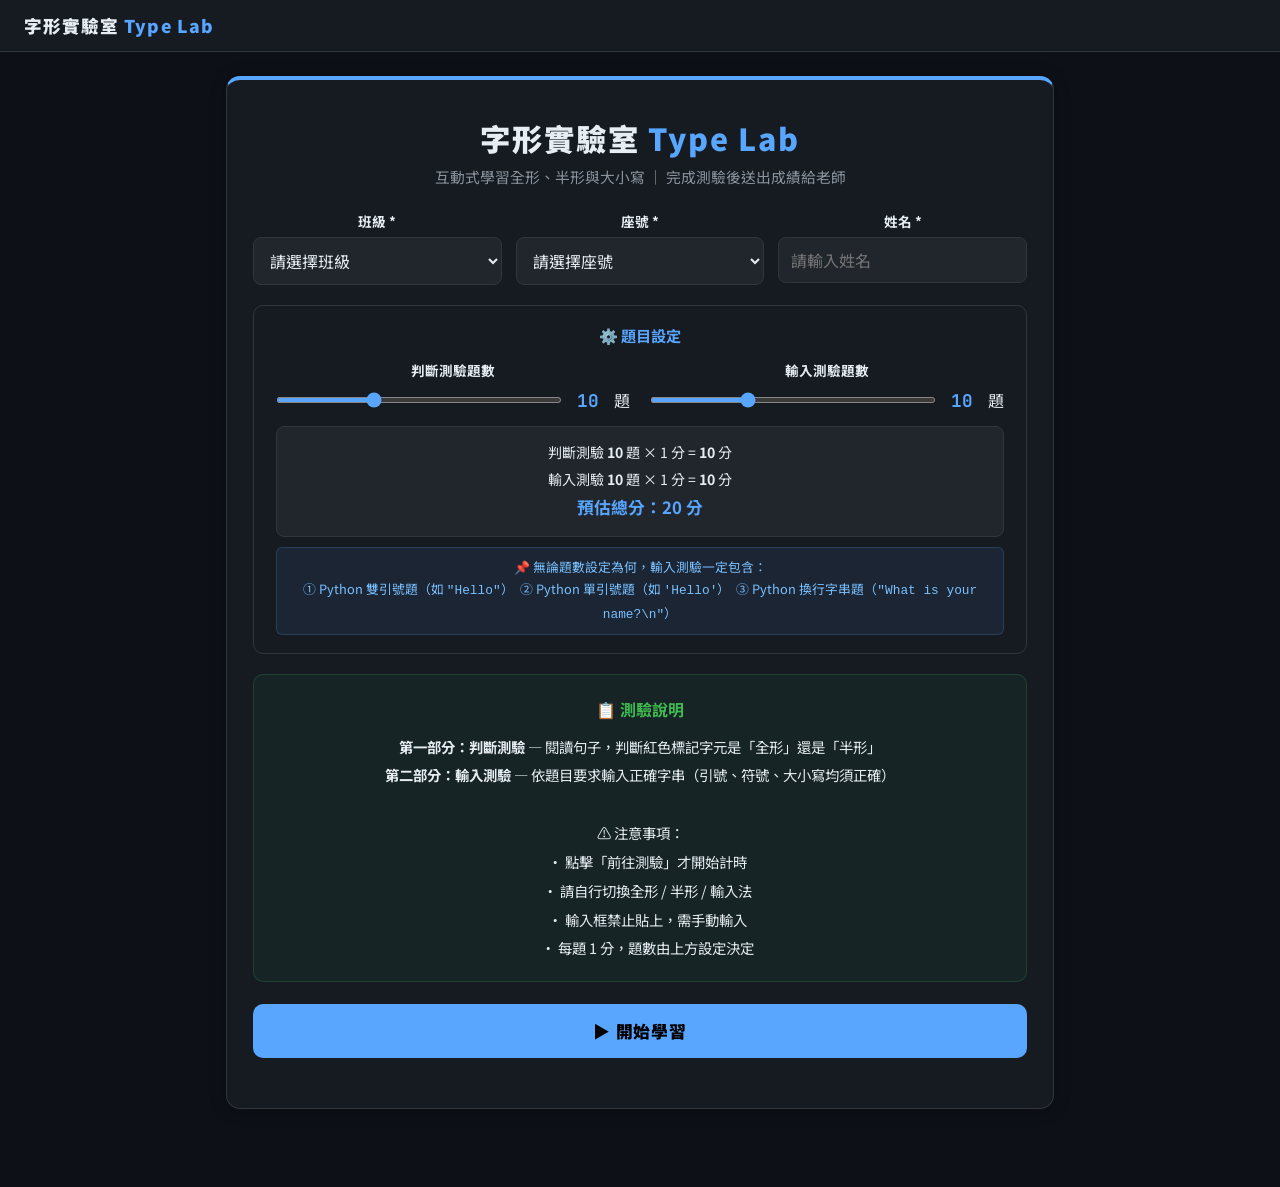
==== commit f3900910: "Add files via upload" ====
--- a/font_type/font_type_final.html
+++ b/font_type/font_type_final.html
@@ -7,12 +7,12 @@
     <link href="https://fonts.googleapis.com/css2?family=Noto+Sans+TC:wght@400;500;700;900&family=JetBrains+Mono:wght@400;700&display=swap" rel="stylesheet">
     <style>
         :root {
-            --bg:#f0f2f7; --card:#fff; --text:#1a1f36; --muted:#6b7280;
-            --half-color:#1565C0; --half-bg:#dbeafe;
-            --full-color:#166534; --full-bg:#dcfce7;
-            --quiz-color:#b91c1c; --identify-color:#c2410c;
-            --accent:#7c3aed; --grid-line:#e2e8f0; --border:#e5e7eb;
-            --header-bg:#1a1f36;
+            --bg:#0d1117; --card:#161b22; --text:#e6edf3; --muted:#8b949e;
+            --half-color:#79c0ff; --half-bg:rgba(88,166,255,0.12);
+            --full-color:#3fb950; --full-bg:rgba(63,185,80,0.12);
+            --quiz-color:#f85149; --identify-color:#f0883e;
+            --accent:#58a6ff; --grid-line:#21262d; --border:#30363d;
+            --header-bg:#161b22;
         }
         *{box-sizing:border-box;margin:0;padding:0;}
         body{-webkit-user-select:none;-moz-user-select:none;user-select:none;}
@@ -20,32 +20,36 @@
         body{font-family:'Noto Sans TC',"Microsoft JhengHei",sans-serif;background:var(--bg);color:var(--text);min-height:100vh;}
 
         /* Header */
-        .site-header{background:var(--header-bg);color:#fff;padding:13px 24px;display:flex;align-items:center;justify-content:space-between;position:sticky;top:0;z-index:200;box-shadow:0 2px 12px rgba(0,0,0,.25);}
+        ::-webkit-scrollbar{width:6px;}
+        ::-webkit-scrollbar-track{background:transparent;}
+        ::-webkit-scrollbar-thumb{background:var(--border);border-radius:3px;}
+
+        .site-header{background:var(--header-bg);color:var(--text);padding:13px 24px;display:flex;align-items:center;justify-content:space-between;position:sticky;top:0;z-index:200;border-bottom:1px solid var(--border);}
         .site-header h1{font-size:1.1rem;font-weight:900;letter-spacing:.06em;}
-        .site-header h1 span{color:#a78bfa;}
+        .site-header h1 span{color:var(--accent);}
         #timer-display{font-family:'JetBrains Mono',monospace;font-size:1.35rem;font-weight:700;background:rgba(255,255,255,.1);padding:5px 15px;border-radius:8px;letter-spacing:.1em;color:#fbbf24;display:none;}
         #timer-display.running{display:block;}
 
         .main-wrap{max-width:860px;margin:0 auto;padding:24px 16px 60px;}
 
         /* Card */
-        .card{background:var(--card);border-radius:14px;box-shadow:0 2px 8px rgba(0,0,0,.06);padding:26px;margin-bottom:20px;border-top:4px solid transparent;}
+        .card{background:var(--card);border-radius:14px;box-shadow:0 2px 16px rgba(0,0,0,.3);padding:26px;margin-bottom:20px;border:1px solid var(--border);border-top:4px solid transparent;}
         .card h2{font-size:1.1rem;font-weight:700;margin-bottom:14px;display:flex;align-items:center;gap:10px;flex-wrap:wrap;}
-        .card-desc{font-size:.88rem;color:var(--muted);background:#f8fafc;border:1px solid var(--border);padding:11px 14px;border-radius:8px;margin-bottom:16px;line-height:1.75;}
+        .card-desc{font-size:.88rem;color:var(--muted);background:#21262d;border:1px solid var(--border);padding:11px 14px;border-radius:8px;margin-bottom:16px;line-height:1.75;}
 
         /* Grid bg */
-        .grid-bg{background-image:linear-gradient(var(--grid-line) 1px,transparent 1px),linear-gradient(90deg,var(--grid-line) 1px,transparent 1px);background-size:20px 20px;background-position:-1px -1px;}
+        .grid-bg{background-image:linear-gradient(var(--grid-line) 1px,transparent 1px),linear-gradient(90deg,var(--grid-line) 1px,transparent 1px);background-size:20px 20px;background-position:-1px -1px;background-color:#0d1117;}
 
         /* Progress */
-        .progress-wrap{background:#e5e7eb;border-radius:99px;height:8px;margin-bottom:14px;overflow:hidden;}
+        .progress-wrap{background:#21262d;border-radius:99px;height:8px;margin-bottom:14px;overflow:hidden;}
         .progress-fill{height:100%;border-radius:99px;transition:width .4s ease;}
-        .pf-id{background:linear-gradient(90deg,#f97316,#ea580c);}
-        .pf-quiz{background:linear-gradient(90deg,#dc2626,#b91c1c);}
+        .pf-id{background:linear-gradient(90deg,#f0883e,#d18616);}
+        .pf-quiz{background:linear-gradient(90deg,#f85149,#da3633);}
 
         /* Badge */
         .badge{font-size:.72rem;padding:3px 10px;border-radius:99px;font-weight:600;}
-        .badge-wait{background:#fef9c3;color:#a16207;}
-        .badge-done{background:#dcfce7;color:#15803d;}
+        .badge-wait{background:rgba(227,179,65,0.15);color:#e3b341;border:1px solid rgba(227,179,65,0.3);}
+        .badge-done{background:rgba(63,185,80,0.15);color:#3fb950;border:1px solid rgba(63,185,80,0.3);}
 
         /* Buttons */
         .btn{padding:9px 20px;border:none;border-radius:8px;cursor:pointer;font-weight:700;font-family:inherit;font-size:.9rem;transition:all .15s;}
@@ -61,11 +65,11 @@
         .student-form{display:grid;grid-template-columns:1fr 1fr 1fr;gap:14px;margin-bottom:20px;}
         @media(max-width:580px){.student-form{grid-template-columns:1fr;}}
         .form-group label{display:block;font-weight:700;font-size:.85rem;margin-bottom:6px;}
-        .form-group select,.form-group input{width:100%;padding:10px 12px;border:2px solid var(--border);border-radius:8px;font-size:1rem;font-family:inherit;outline:none;background:#fff;transition:border-color .15s;}
+        .form-group select,.form-group input{width:100%;padding:10px 12px;border:1px solid var(--border);border-radius:8px;font-size:1rem;font-family:inherit;outline:none;background:#21262d;color:var(--text);transition:border-color .15s;}
         .form-group select:focus,.form-group input:focus{border-color:var(--accent);}
 
         /* 題數設定 */
-        .quiz-settings{background:#f5f3ff;border:1px solid #ddd6fe;border-radius:10px;padding:18px 22px;margin-bottom:20px;}
+        .quiz-settings{background:#161b22;border:1px solid #30363d;border-radius:10px;padding:18px 22px;margin-bottom:20px;}
         .quiz-settings h3{color:var(--accent);font-size:.95rem;font-weight:700;margin-bottom:14px;}
         .settings-grid{display:grid;grid-template-columns:1fr 1fr;gap:20px;}
         @media(max-width:500px){.settings-grid{grid-template-columns:1fr;}}
@@ -73,81 +77,81 @@
         .slider-row{display:flex;align-items:center;gap:12px;}
         .slider-row input[type=range]{flex:1;height:6px;accent-color:var(--accent);cursor:pointer;}
         .slider-val{font-family:'JetBrains Mono',monospace;font-size:1.1rem;font-weight:700;color:var(--accent);min-width:28px;text-align:center;}
-        .score-preview{margin-top:14px;background:#fff;border:1px solid #ddd6fe;border-radius:8px;padding:12px 16px;font-size:.88rem;line-height:1.9;}
+        .score-preview{margin-top:14px;background:#21262d;border:1px solid #30363d;border-radius:8px;padding:12px 16px;font-size:.88rem;line-height:1.9;color:var(--text);}
         .score-preview .sp-total{font-size:1.05rem;font-weight:700;color:var(--accent);}
-        .guaranteed-note{margin-top:10px;font-size:.8rem;color:#7c3aed;background:#ede9fe;border-radius:6px;padding:8px 12px;line-height:1.7;}
-
-        .rules-box{background:#f0fdf4;border:1px solid #bbf7d0;border-radius:10px;padding:18px 22px;margin-bottom:22px;font-size:.9rem;line-height:2;}
-        .rules-box h3{color:#166534;margin-bottom:8px;font-size:1rem;}
-
-        .btn-start{width:100%;padding:15px;background:var(--accent);color:#fff;font-size:1.05rem;border-radius:10px;border:none;cursor:pointer;font-weight:900;letter-spacing:.05em;font-family:inherit;transition:background .2s;}
-        .btn-start:hover{background:#6d28d9;}
+        .guaranteed-note{margin-top:10px;font-size:.8rem;color:#79c0ff;background:rgba(88,166,255,0.08);border:1px solid rgba(88,166,255,0.2);border-radius:6px;padding:8px 12px;line-height:1.7;}
+
+        .rules-box{background:rgba(63,185,80,0.06);border:1px solid rgba(63,185,80,0.2);border-radius:10px;padding:18px 22px;margin-bottom:22px;font-size:.9rem;line-height:2;}
+        .rules-box h3{color:#3fb950;margin-bottom:8px;font-size:1rem;}
+
+        .btn-start{width:100%;padding:15px;background:var(--accent);color:#000;font-size:1.05rem;border-radius:10px;border:none;cursor:pointer;font-weight:900;letter-spacing:.05em;font-family:inherit;transition:background .2s;}
+        .btn-start:hover{background:#79b8ff;}
 
         /* Learn page */
         .case-controls{display:flex;gap:10px;margin-bottom:14px;flex-wrap:wrap;}
-        .btn-case{background:#f3e5f5;color:#9C27B0;border:1px solid #ce93d8;}
-        .btn-case:hover,.btn-case.active{background:#9C27B0;color:#fff;}
+        .btn-case{background:rgba(188,140,255,0.1);color:#bc8cff;border:1px solid rgba(188,140,255,0.3);}
+        .btn-case:hover,.btn-case.active{background:#bc8cff;color:#000;}
         .comparison-box{display:grid;grid-template-columns:1fr 1fr;gap:18px;}
         @media(max-width:540px){.comparison-box{grid-template-columns:1fr;}}
         .input-group label{display:block;font-weight:700;font-size:.85rem;margin-bottom:6px;}
         .label-half{color:var(--half-color);}
         .label-full{color:var(--full-color);}
-        textarea{width:100%;height:120px;font-family:'JetBrains Mono','Courier New',monospace;font-size:20px;line-height:20px;padding:0;border:1px solid #ccc;resize:none;outline:none;letter-spacing:0;}
-        .textarea-wrapper{padding:10px;border:1px solid var(--border);border-radius:6px;}
-        #halfInput{background:rgba(219,234,254,.35);color:var(--half-color);}
-        #fullOutput{background:rgba(220,252,231,.35);color:var(--full-color);}
+        textarea{width:100%;height:120px;font-family:'JetBrains Mono','Courier New',monospace;font-size:20px;line-height:20px;padding:0;border:1px solid var(--border);resize:none;outline:none;letter-spacing:0;background:#0d1117;color:var(--text);}
+        .textarea-wrapper{padding:10px;border:1px solid var(--border);border-radius:6px;background:#0d1117;}
+        #halfInput{background:rgba(88,166,255,0.08);color:var(--half-color);}
+        #fullOutput{background:rgba(63,185,80,0.08);color:var(--full-color);}
         .switch-tabs{display:flex;border-bottom:1px solid var(--border);margin-bottom:14px;flex-wrap:wrap;}
-        .tab{padding:10px 18px;cursor:pointer;opacity:.55;font-size:.9rem;}
-        .tab.active{opacity:1;border-bottom:3px solid #F57C00;font-weight:700;}
+        .tab{padding:10px 18px;cursor:pointer;opacity:.5;font-size:.9rem;color:var(--muted);}
+        .tab.active{opacity:1;border-bottom:3px solid var(--accent);font-weight:700;color:var(--accent);}
         .keyboard-visual{display:flex;justify-content:center;gap:10px;margin-top:18px;flex-wrap:wrap;}
-        .key{border:2px solid #333;border-radius:6px;padding:10px 15px;font-family:'JetBrains Mono',monospace;font-weight:700;box-shadow:0 4px 0 #333;background:#fff;transition:.1s;font-size:.9rem;}
-        .key.active{transform:translateY(4px);box-shadow:none;background:#FFECB3;border-color:#FF9800;}
-        .btn-to-quiz{width:100%;padding:14px;background:var(--header-bg);color:#fff;font-size:1rem;border-radius:10px;border:none;cursor:pointer;font-weight:700;font-family:inherit;transition:background .2s;margin-top:6px;}
-        .btn-to-quiz:hover{background:#374151;}
+        .key{border:2px solid var(--border);border-radius:6px;padding:10px 15px;font-family:'JetBrains Mono',monospace;font-weight:700;box-shadow:0 4px 0 #21262d;background:#21262d;color:var(--text);transition:.1s;font-size:.9rem;}
+        .key.active{transform:translateY(4px);box-shadow:none;background:rgba(88,166,255,0.2);border-color:var(--accent);color:var(--accent);}
+        .btn-to-quiz{width:100%;padding:14px;background:#21262d;color:var(--text);border:1px solid var(--border);font-size:1rem;border-radius:10px;cursor:pointer;font-weight:700;font-family:inherit;transition:all .2s;margin-top:6px;}
+        .btn-to-quiz:hover{border-color:var(--accent);color:var(--accent);}
 
         /* Quiz page */
         .identify-card{border-top-color:var(--identify-color);}
         .quiz-input-card{border-top-color:var(--quiz-color);}
         .q-progress{font-size:.85rem;color:var(--muted);text-align:center;margin-bottom:8px;}
 
-        .id-sentence-box{background:#fff7ed;border:2px dashed #fb923c;border-radius:10px;padding:20px 18px;font-family:'JetBrains Mono','Courier New',monospace;font-size:1.2rem;line-height:2;margin-bottom:16px;min-height:80px;word-break:break-all;}
-        .id-sentence-box .mk{color:#dc2626;text-decoration:underline;text-underline-offset:5px;font-weight:700;background:#fee2e2;border-radius:4px;padding:0 4px;font-size:1.4rem;}
+        .id-sentence-box{background:#21262d;border:2px dashed var(--identify-color);border-radius:10px;padding:20px 18px;font-family:'JetBrains Mono','Courier New',monospace;font-size:1.2rem;line-height:2;margin-bottom:16px;min-height:80px;word-break:break-all;color:var(--text);}
+        .id-sentence-box .mk{color:#f85149;text-decoration:underline;text-underline-offset:5px;font-weight:700;background:rgba(248,81,73,0.15);border-radius:4px;padding:0 4px;font-size:1.4rem;}
         .id-q-label{font-size:.85rem;color:var(--muted);margin-bottom:10px;}
         .id-btns{display:flex;gap:16px;justify-content:center;margin-bottom:14px;flex-wrap:wrap;}
         .btn-half{background:var(--half-bg);color:var(--half-color);border:2px solid var(--half-color);padding:12px 28px;border-radius:8px;}
-        .btn-half:hover:not(:disabled){background:var(--half-color);color:#fff;}
+        .btn-half:hover:not(:disabled){background:var(--half-color);color:#000;}
         .btn-full{background:var(--full-bg);color:var(--full-color);border:2px solid var(--full-color);padding:12px 28px;border-radius:8px;}
-        .btn-full:hover:not(:disabled){background:var(--full-color);color:#fff;}
-
-        .quiz-q-box{background:#fff1f2;border:2px solid #fca5a5;border-radius:10px;padding:18px;font-size:1rem;line-height:1.85;margin-bottom:14px;}
-        .answer-preview{font-family:'JetBrains Mono','Courier New',monospace;font-size:1.4rem;color:#1a1f36;background:#f1f5f9;border-radius:6px;padding:8px 14px;margin-top:10px;display:inline-block;letter-spacing:.06em;}
+        .btn-full:hover:not(:disabled){background:var(--full-color);color:#000;}
+
+        .quiz-q-box{background:#21262d;border:2px solid rgba(248,81,73,0.4);border-radius:10px;padding:18px;font-size:1rem;line-height:1.85;margin-bottom:14px;color:var(--text);}
+        .answer-preview{font-family:'JetBrains Mono','Courier New',monospace;font-size:1.4rem;color:var(--text);background:#21262d;border-radius:6px;padding:8px 14px;margin-top:10px;display:inline-block;letter-spacing:.06em;}
         .quiz-answer-row{display:flex;gap:10px;align-items:center;margin-bottom:12px;flex-wrap:wrap;}
-        .quiz-input{font-family:'JetBrains Mono','Courier New',monospace;font-size:1.45rem;padding:8px 14px;border:2px solid var(--border);border-radius:8px;flex:1;min-width:200px;outline:none;transition:border-color .15s;letter-spacing:.05em;}
+        .quiz-input{font-family:'JetBrains Mono','Courier New',monospace;font-size:1.45rem;padding:8px 14px;border:2px solid var(--border);border-radius:8px;flex:1;min-width:200px;outline:none;transition:border-color .15s;letter-spacing:.05em;background:#21262d;color:var(--text);}
         .quiz-input:focus{border-color:var(--quiz-color);}
         .btn-submit-quiz{background:var(--quiz-color);color:#fff;padding:10px 22px;border-radius:8px;white-space:nowrap;}
         .btn-submit-quiz:hover:not(:disabled){background:#991b1b;}
 
         .feedback-box{padding:12px 16px;border-radius:8px;font-size:.88rem;margin-bottom:10px;display:none;line-height:1.7;}
-        .feedback-box.correct{background:#f0fdf4;color:#166534;border:1px solid #bbf7d0;}
-        .feedback-box.wrong{background:#fff7ed;color:#9a3412;border:1px solid #fed7aa;}
+        .feedback-box.correct{background:rgba(63,185,80,0.08);color:#3fb950;border:1px solid rgba(63,185,80,0.3);}
+        .feedback-box.wrong{background:rgba(248,81,73,0.08);color:#f85149;border:1px solid rgba(248,81,73,0.3);}
 
         /* 逐字比對 */
-        .char-diff{font-family:'JetBrains Mono','Courier New',monospace;font-size:.88rem;margin-top:10px;background:#fef3c7;border-radius:6px;padding:10px 12px;line-height:2.2;display:none;}
+        .char-diff{font-family:'JetBrains Mono','Courier New',monospace;font-size:.88rem;margin-top:10px;background:#21262d;border:1px solid var(--border);border-radius:6px;padding:10px 12px;line-height:2.2;display:none;}
         .diff-row{display:flex;gap:8px;align-items:baseline;flex-wrap:wrap;margin-bottom:2px;}
         .diff-label{font-size:.78rem;color:var(--muted);width:72px;flex-shrink:0;font-family:inherit;}
-        .char-ok{color:#15803d;}
-        .char-err{color:#dc2626;font-weight:700;text-decoration:underline;}
-        .diff-hint{font-size:.82rem;color:#92400e;margin-top:6px;font-family:inherit;}
-
-        .section-done{display:none;background:linear-gradient(135deg,#f0fdf4,#dcfce7);border:2px solid #86efac;border-radius:10px;padding:18px;text-align:center;font-size:1rem;font-weight:700;color:#166534;margin-top:10px;}
+        .char-ok{color:#3fb950;}
+        .char-err{color:#f85149;font-weight:700;text-decoration:underline;}
+        .diff-hint{font-size:.82rem;color:#e3b341;margin-top:6px;font-family:inherit;}
+
+        .section-done{display:none;background:rgba(63,185,80,0.08);border:2px solid rgba(63,185,80,0.35);border-radius:10px;padding:18px;text-align:center;font-size:1rem;font-weight:700;color:#3fb950;margin-top:10px;}
         .section-done.show{display:block;}
 
-        .btn-view-result{width:100%;padding:14px;background:#166534;color:#fff;font-size:1rem;border-radius:10px;border:none;cursor:pointer;font-weight:700;font-family:inherit;transition:background .2s;margin-top:6px;}
-        .btn-view-result:hover{background:#14532d;}
+        .btn-view-result{width:100%;padding:14px;background:#3fb950;color:#000;font-size:1rem;border-radius:10px;border:none;cursor:pointer;font-weight:700;font-family:inherit;transition:background .2s;margin-top:6px;}
+        .btn-view-result:hover{background:#2ea043;}
 
         /* Result page */
         .result-hero{text-align:center;padding:24px 0 18px;}
-        .score-circle{width:140px;height:140px;background:linear-gradient(135deg,#7c3aed,#4f46e5);border-radius:50%;display:flex;flex-direction:column;align-items:center;justify-content:center;margin:0 auto 14px;box-shadow:0 8px 24px rgba(124,58,237,.3);}
+        .score-circle{width:140px;height:140px;background:linear-gradient(135deg,#1f6feb,#58a6ff);border-radius:50%;display:flex;flex-direction:column;align-items:center;justify-content:center;margin:0 auto 14px;box-shadow:0 8px 24px rgba(88,166,255,.25);}
         .score-num{font-size:2.4rem;font-weight:900;color:#fff;line-height:1;font-family:'JetBrains Mono',monospace;}
         .score-denom{font-size:.85rem;color:rgba(255,255,255,.75);}
         .student-name{font-size:1.05rem;font-weight:700;margin-bottom:4px;}
@@ -156,47 +160,47 @@
         .score-breakdown{display:grid;grid-template-columns:1fr 1fr;gap:14px;margin-bottom:18px;}
         @media(max-width:460px){.score-breakdown{grid-template-columns:1fr;}}
         .score-part{text-align:center;padding:16px;border-radius:10px;}
-        .sp-id{background:#fff7ed;border:1px solid #fed7aa;}
-        .sp-quiz{background:#fff1f2;border:1px solid #fca5a5;}
-        .part-num{font-size:1.9rem;font-weight:900;font-family:'JetBrains Mono',monospace;}
+        .sp-id{background:rgba(240,136,62,0.08);border:1px solid rgba(240,136,62,0.3);}
+        .sp-quiz{background:rgba(248,81,73,0.08);border:1px solid rgba(248,81,73,0.3);}
+        .part-num{font-size:1.9rem;font-weight:900;font-family:'JetBrains Mono',monospace;color:var(--text);}
         .part-denom{font-size:.85rem;color:var(--muted);}
 
         .cat-row{display:flex;align-items:center;gap:10px;margin-bottom:9px;font-size:.87rem;}
         .cat-label{width:90px;flex-shrink:0;}
-        .cat-bar-wrap{flex:1;background:#e5e7eb;border-radius:99px;height:10px;overflow:hidden;}
+        .cat-bar-wrap{flex:1;background:#21262d;border-radius:99px;height:10px;overflow:hidden;}
         .cat-bar-fill{height:100%;border-radius:99px;transition:width .6s ease;}
         .cat-score{width:44px;text-align:right;font-weight:700;font-family:'JetBrains Mono',monospace;font-size:.82rem;}
         .cat-icon{font-size:.95rem;}
 
-        .wrong-item{background:#fff7ed;border:1px solid #fed7aa;border-radius:8px;padding:12px 14px;margin-bottom:8px;font-size:.87rem;line-height:1.75;}
+        .wrong-item{background:#21262d;border:1px solid rgba(240,136,62,0.3);border-radius:8px;padding:12px 14px;margin-bottom:8px;font-size:.87rem;line-height:1.75;}
         .wi-q{color:var(--muted);margin-bottom:4px;font-size:.82rem;}
-        .wi-yours{color:#dc2626;}
-        .wi-correct{color:#16a34a;font-weight:700;}
-        .wi-diff{font-family:'JetBrains Mono','Courier New',monospace;font-size:.82rem;margin-top:6px;background:#fef9c3;border-radius:5px;padding:7px 10px;line-height:2;}
+        .wi-yours{color:#f85149;}
+        .wi-correct{color:#3fb950;font-weight:700;}
+        .wi-diff{font-family:'JetBrains Mono','Courier New',monospace;font-size:.82rem;margin-top:6px;background:#161b22;border:1px solid var(--border);border-radius:5px;padding:7px 10px;line-height:2;}
 
         .detail-table{width:100%;border-collapse:collapse;font-size:.82rem;}
-        .detail-table th{background:#f1f5f9;padding:8px 10px;text-align:left;border-bottom:2px solid var(--border);font-weight:700;}
-        .detail-table td{padding:7px 10px;border-bottom:1px solid #f1f5f9;}
+        .detail-table th{background:#21262d;padding:8px 10px;text-align:left;border-bottom:2px solid var(--border);font-weight:700;color:var(--text);}
+        .detail-table td{padding:7px 10px;border-bottom:1px solid #21262d;color:var(--text);}
         .detail-table .mono{font-family:'JetBrains Mono',monospace;}
-        .detail-table tr.c-row td{background:#f0fdf4;}
-        .detail-table tr.w-row td{background:#fff7ed;}
-
-        .divider{border:none;border-top:1px dashed var(--border);margin:20px 0;}
-        .sec-title{font-size:.95rem;font-weight:700;margin-bottom:12px;}
-
-        .btn-submit-gas{width:100%;padding:14px;background:var(--header-bg);color:#fff;font-size:1rem;border-radius:10px;border:none;cursor:pointer;font-weight:700;font-family:inherit;transition:background .2s;margin-bottom:10px;}
-        .btn-submit-gas:hover{background:#374151;}
-        .btn-submit-gas:disabled{background:#9ca3af;cursor:not-allowed;}
+        .detail-table tr.c-row td{background:rgba(63,185,80,0.05);}
+        .detail-table tr.w-row td{background:rgba(248,81,73,0.05);}
+
+        .divider{border:none;border-top:1px solid var(--border);margin:20px 0;}
+        .sec-title{font-size:.95rem;font-weight:700;margin-bottom:12px;color:var(--text);}
+
+        .btn-submit-gas{width:100%;padding:14px;background:var(--accent);color:#000;font-size:1rem;border-radius:10px;border:none;cursor:pointer;font-weight:700;font-family:inherit;transition:background .2s;margin-bottom:10px;}
+        .btn-submit-gas:hover{background:#79b8ff;}
+        .btn-submit-gas:disabled{background:#21262d;color:var(--muted);cursor:not-allowed;}
         .gas-notice{font-size:.8rem;color:var(--muted);text-align:center;margin-bottom:10px;}
         .submit-msg{display:none;text-align:center;padding:13px;border-radius:8px;font-weight:700;margin-top:8px;}
-        .submit-msg.ok{background:#dcfce7;color:#15803d;}
-        .submit-msg.err{background:#fee2e2;color:#991b1b;}
-        .btn-retry{width:100%;padding:12px;background:#fff;color:var(--text);font-size:.95rem;border-radius:10px;border:2px solid var(--border);cursor:pointer;font-weight:700;font-family:inherit;transition:border-color .2s;margin-top:8px;}
+        .submit-msg.ok{background:rgba(63,185,80,0.12);color:#3fb950;border:1px solid rgba(63,185,80,0.3);}
+        .submit-msg.err{background:rgba(248,81,73,0.12);color:#f85149;border:1px solid rgba(248,81,73,0.3);}
+        .btn-retry{width:100%;padding:12px;background:transparent;color:var(--text);font-size:.95rem;border-radius:10px;border:1px solid var(--border);cursor:pointer;font-weight:700;font-family:inherit;transition:all .2s;margin-top:8px;}
         .btn-retry:hover{border-color:var(--accent);color:var(--accent);}
 
-        .c-case{border-top-color:#9C27B0;}
+        .c-case{border-top-color:#bc8cff;}
         .c-width{border-top-color:var(--full-color);}
-        .c-key{border-top-color:#F57C00;}
+        .c-key{border-top-color:#e3b341;}
         .c-intro{border-top-color:var(--accent);}
         .c-result{border-top-color:var(--accent);}
     </style>
@@ -472,7 +476,7 @@
 // ══════════════════════════════════════
 // ⚙️ 老師請填入 GAS Web App URL
 // ══════════════════════════════════════
-const GAS_URL = "https://script.google.com/macros/s/AKfycbwUdXel8EFgb16LaDq1e5pe7HajQlbsx6t23sphyLOFgkImhQZHrf0PktMwXVwA_dSS/exec"; // 例："https://script.google.com/macros/s/AKfycbwUdXel8EFgb16LaDq1e5pe7HajQlbsx6t23sphyLOFgkImhQZHrf0PktMwXVwA_dSS/exec"
+const GAS_URL = ""; // 例："https://script.google.com/macros/s/XXXXX/exec"
 
 // ══════════════════════════════════════
 // 防複製 / 防貼上
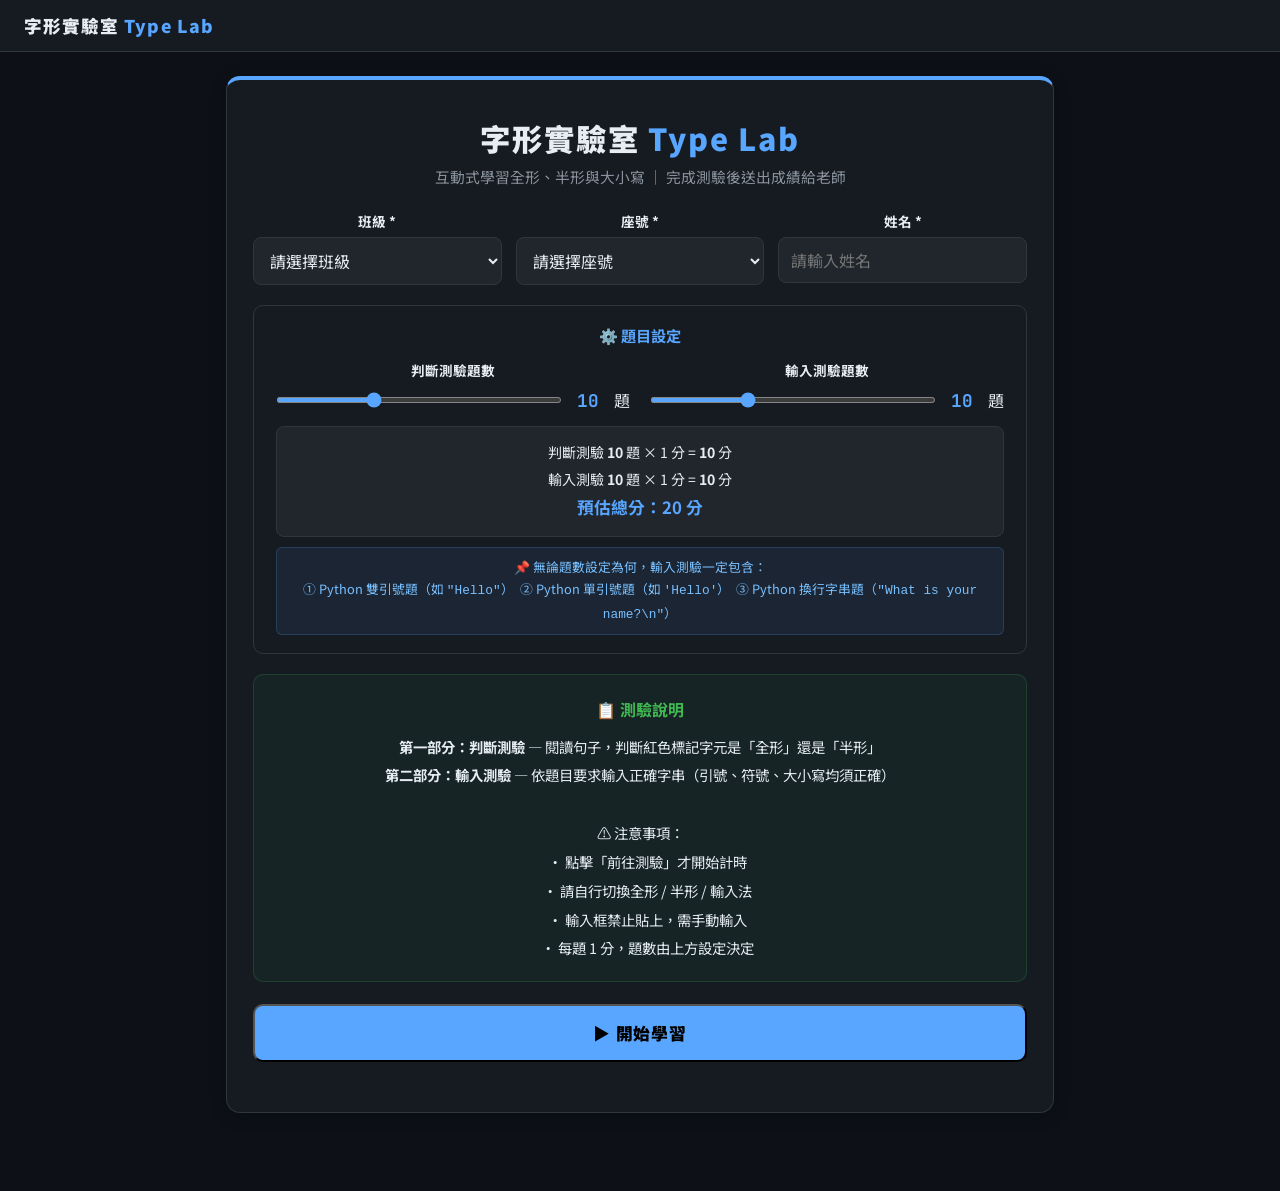
==== commit aec6b96b: "Add files via upload" ====
--- a/font_type/font_type_final.html
+++ b/font_type/font_type_final.html
@@ -84,7 +84,8 @@
         .rules-box{background:rgba(63,185,80,0.06);border:1px solid rgba(63,185,80,0.2);border-radius:10px;padding:18px 22px;margin-bottom:22px;font-size:.9rem;line-height:2;}
         .rules-box h3{color:#3fb950;margin-bottom:8px;font-size:1rem;}
 
-        .btn-start{width:100%;padding:15px;background:var(--accent);color:#000;font-size:1.05rem;border-radius:10px;border:none;cursor:pointer;font-weight:900;letter-spacing:.05em;font-family:inherit;transition:background .2s;}
+        .btn-start,.btn-to-quiz,.btn-view-result,.btn-submit-gas,.btn-retry{width:100%;border-radius:10px;cursor:pointer;font-weight:700;font-family:inherit;}
+        .btn-start{padding:15px;background:var(--accent);color:#000;font-size:1.05rem;font-weight:900;letter-spacing:.05em;transition:background .2s;}
         .btn-start:hover{background:#79b8ff;}
 
         /* Learn page */
@@ -106,7 +107,7 @@
         .keyboard-visual{display:flex;justify-content:center;gap:10px;margin-top:18px;flex-wrap:wrap;}
         .key{border:2px solid var(--border);border-radius:6px;padding:10px 15px;font-family:'JetBrains Mono',monospace;font-weight:700;box-shadow:0 4px 0 #21262d;background:#21262d;color:var(--text);transition:.1s;font-size:.9rem;}
         .key.active{transform:translateY(4px);box-shadow:none;background:rgba(88,166,255,0.2);border-color:var(--accent);color:var(--accent);}
-        .btn-to-quiz{width:100%;padding:14px;background:#21262d;color:var(--text);border:1px solid var(--border);font-size:1rem;border-radius:10px;cursor:pointer;font-weight:700;font-family:inherit;transition:all .2s;margin-top:6px;}
+        .btn-to-quiz{padding:14px;background:#21262d;color:var(--text);border:1px solid var(--border);transition:all .2s;margin-top:6px;}
         .btn-to-quiz:hover{border-color:var(--accent);color:var(--accent);}
 
         /* Quiz page */
@@ -146,7 +147,7 @@
         .section-done{display:none;background:rgba(63,185,80,0.08);border:2px solid rgba(63,185,80,0.35);border-radius:10px;padding:18px;text-align:center;font-size:1rem;font-weight:700;color:#3fb950;margin-top:10px;}
         .section-done.show{display:block;}
 
-        .btn-view-result{width:100%;padding:14px;background:#3fb950;color:#000;font-size:1rem;border-radius:10px;border:none;cursor:pointer;font-weight:700;font-family:inherit;transition:background .2s;margin-top:6px;}
+        .btn-view-result{padding:14px;background:#3fb950;color:#000;border:none;transition:background .2s;margin-top:6px;}
         .btn-view-result:hover{background:#2ea043;}
 
         /* Result page */
@@ -188,14 +189,14 @@
         .divider{border:none;border-top:1px solid var(--border);margin:20px 0;}
         .sec-title{font-size:.95rem;font-weight:700;margin-bottom:12px;color:var(--text);}
 
-        .btn-submit-gas{width:100%;padding:14px;background:var(--accent);color:#000;font-size:1rem;border-radius:10px;border:none;cursor:pointer;font-weight:700;font-family:inherit;transition:background .2s;margin-bottom:10px;}
+        .btn-submit-gas{padding:14px;background:var(--accent);color:#000;border:none;transition:background .2s;margin-bottom:10px;}
         .btn-submit-gas:hover{background:#79b8ff;}
         .btn-submit-gas:disabled{background:#21262d;color:var(--muted);cursor:not-allowed;}
         .gas-notice{font-size:.8rem;color:var(--muted);text-align:center;margin-bottom:10px;}
         .submit-msg{display:none;text-align:center;padding:13px;border-radius:8px;font-weight:700;margin-top:8px;}
         .submit-msg.ok{background:rgba(63,185,80,0.12);color:#3fb950;border:1px solid rgba(63,185,80,0.3);}
         .submit-msg.err{background:rgba(248,81,73,0.12);color:#f85149;border:1px solid rgba(248,81,73,0.3);}
-        .btn-retry{width:100%;padding:12px;background:transparent;color:var(--text);font-size:.95rem;border-radius:10px;border:1px solid var(--border);cursor:pointer;font-weight:700;font-family:inherit;transition:all .2s;margin-top:8px;}
+        .btn-retry{padding:12px;background:transparent;color:var(--text);font-size:.95rem;border:1px solid var(--border);transition:all .2s;margin-top:8px;}
         .btn-retry:hover{border-color:var(--accent);color:var(--accent);}
 
         .c-case{border-top-color:#bc8cff;}
@@ -319,9 +320,9 @@
         <h2>1. 英文大小寫 (Case Sensitivity)</h2>
         <div class="card-desc">英文有大小寫之分，但<b>中文沒有</b>。點擊下方按鈕或輸入文字體驗差異。</div>
         <div class="case-controls">
-            <button class="btn btn-case" onclick="setCase('upper')">全部大寫 (UPPER)</button>
-            <button class="btn btn-case" onclick="setCase('lower')">全部小寫 (lower)</button>
-            <button class="btn btn-case active" onclick="setCase('original')">還原</button>
+            <button class="btn btn-case" onclick="setCase('upper',this)">全部大寫 (UPPER)</button>
+            <button class="btn btn-case" onclick="setCase('lower',this)">全部小寫 (lower)</button>
+            <button class="btn btn-case active" onclick="setCase('original',this)">還原</button>
         </div>
         <div class="textarea-wrapper grid-bg">
             <textarea id="caseInput">Type English here...</textarea>
@@ -346,9 +347,9 @@
     <div class="card c-key">
         <h2>3. 鍵盤切換指南</h2>
         <div class="switch-tabs">
-            <div class="tab active" onclick="showTab('win-half-full')">全形/半形</div>
-            <div class="tab" onclick="showTab('win-case')">大小寫</div>
-            <div class="tab" onclick="showTab('win-ime')">中英模式</div>
+            <div class="tab active" data-tab="win-half-full" onclick="showTab('win-half-full')">全形/半形</div>
+            <div class="tab" data-tab="win-case" onclick="showTab('win-case')">大小寫</div>
+            <div class="tab" data-tab="win-ime" onclick="showTab('win-ime')">中英模式</div>
         </div>
         <div id="instruction-text" class="card-desc"></div>
         <div class="keyboard-visual" id="keyboard-visual"></div>
@@ -377,7 +378,7 @@
             <button class="btn btn-half" id="btn-id-half" onclick="answerIdentify('half')">🔵 半形 Half-width</button>
             <button class="btn btn-full" id="btn-id-full" onclick="answerIdentify('full')">🟢 全形 Full-width</button>
         </div>
-        <div class="feedback-box" id="id-feedback"></div>
+        <div class="feedback-box" id="id-feedback" aria-live="polite"></div>
         <div class="section-done" id="id-done">
             ✅ 判斷測驗完成！得分：<span id="id-score-text">0</span> / <span id="id-total-text">0</span><br>
             <small style="color:#555;font-weight:400">請繼續完成下方輸入測驗</small>
@@ -401,7 +402,7 @@
                    onkeydown="if(event.key==='Enter')submitQuizAnswer()"/>
             <button class="btn btn-submit-quiz" onclick="submitQuizAnswer()">確認送出</button>
         </div>
-        <div class="feedback-box" id="quiz-feedback">
+        <div class="feedback-box" id="quiz-feedback" aria-live="polite">
             <div id="quiz-fb-text"></div>
             <div class="char-diff" id="char-diff"></div>
         </div>
@@ -465,7 +466,7 @@
     <div class="card-desc">請確認資料後送出成績到老師的 Google 試算表。</div>
     <button class="btn-submit-gas" id="btn-gas" onclick="submitToGAS()">📤 送出成績到 Google 試算表</button>
     <p class="gas-notice">⚙️ 請老師將 GAS Web App URL 填入程式碼 <b>GAS_URL</b> 變數後即可啟用。</p>
-    <div class="submit-msg" id="submit-msg"></div>
+    <div class="submit-msg" id="submit-msg" aria-live="polite"></div>
     <button class="btn-retry" onclick="location.reload()">🔄 重新作答</button>
 </div>
 </div>
@@ -476,7 +477,7 @@
 // ══════════════════════════════════════
 // ⚙️ 老師請填入 GAS Web App URL
 // ══════════════════════════════════════
-const GAS_URL = ""; // 例："https://script.google.com/macros/s/XXXXX/exec"
+const GAS_URL = "https://script.google.com/macros/s/AKfycbwUdXel8EFgb16LaDq1e5pe7HajQlbsx6t23sphyLOFgkImhQZHrf0PktMwXVwA_dSS/exec"; // 例："https://script.google.com/macros/s/XXXXX/exec"
 
 // ══════════════════════════════════════
 // 防複製 / 防貼上
@@ -573,26 +574,18 @@
     const ci=document.getElementById('caseInput');
     let orig=ci.value;
     ci.addEventListener('input',e=>orig=e.target.value);
-    window._setCase=type=>{
+    window._setCase=(type,btn)=>{
         document.querySelectorAll('.btn-case').forEach(b=>b.classList.remove('active'));
-        event.target.classList.add('active');
+        if(btn)btn.classList.add('active');
         ci.value=type==='upper'?orig.toUpperCase():type==='lower'?orig.toLowerCase():orig;
     };
     const hi=document.getElementById('halfInput');
     const fo=document.getElementById('fullOutput');
-    function toFull(str){
-        return[...str].map(c=>{
-            const code=c.charCodeAt(0);
-            if(code>=33&&code<=126)return String.fromCharCode(code+65248);
-            if(code===32)return String.fromCharCode(12288);
-            return c;
-        }).join('');
-    }
     hi.addEventListener('input',()=>fo.value=toFull(hi.value));
     fo.value=toFull(hi.value);
     showTab('win-half-full');
 }
-function setCase(t){if(window._setCase)window._setCase(t);}
+function setCase(t,el){if(window._setCase)window._setCase(t,el);}
 
 const TAB_MAP={
     'win-half-full':{text:'Windows 切換全形/半形：通常使用 <b>Shift + 空白鍵</b>。',keys:['Shift','+','Space']},
@@ -601,7 +594,7 @@
 };
 function showTab(id){
     document.querySelectorAll('.tab').forEach(t=>t.classList.remove('active'));
-    const el=document.querySelector(`[onclick="showTab('${id}')"]`);
+    const el=document.querySelector(`.tab[data-tab="${id}"]`);
     if(el)el.classList.add('active');
     const cur=TAB_MAP[id];if(!cur)return;
     document.getElementById('instruction-text').innerHTML=cur.text;
@@ -767,6 +760,14 @@
     for(let i=a.length-1;i>0;i--){const j=Math.floor(Math.random()*(i+1));[a[i],a[j]]=[a[j],a[i]];}
     return a;
 }
+function toFull(str){
+    return[...str].map(c=>{
+        const code=c.charCodeAt(0);
+        if(code>=33&&code<=126)return String.fromCharCode(code+65248);
+        if(code===32)return String.fromCharCode(12288);
+        return c;
+    }).join('');
+}
 function escH(s){
     return String(s)
         .replace(/&/g,'&amp;').replace(/</g,'&lt;').replace(/>/g,'&gt;')
@@ -870,9 +871,12 @@
 
     // 5. 從一般題庫補足剩餘題數，避免與保底題重複
     const remaining=n-3; // 剩餘題數（n最小5，所以remaining最小2）
-    const general=shuffle(POOL_GENERAL)
-        .filter(q=>!usedAnswers.has(q.answer))
-        .slice(0,remaining);
+    const available=shuffle(POOL_GENERAL)
+        .filter(q=>!usedAnswers.has(q.answer));
+    if(available.length<remaining){
+        console.warn(`一般題庫僅 ${available.length} 題可用，不足 ${remaining} 題`);
+    }
+    const general=available.slice(0,remaining);
 
     // 6. 合併並再次 shuffle，讓保底題位置隨機
     return shuffle([dq,sq,nl,...general]);
@@ -917,10 +921,10 @@
     fb.style.display='block';
     fb.className=`feedback-box ${ok?'correct':'wrong'}`;
     if(ok){
-        ft.innerHTML='✅ 正確！';
+        ft.textContent='✅ 正確！';
         cd.style.display='none';
     }else{
-        ft.innerHTML=`❌ 答錯了！提示：${q.hint}`;
+        ft.textContent=`❌ 答錯了！提示：${q.hint}`;
         cd.innerHTML=charDiff(val===''?'':val,q.answer);
         cd.style.display='block';
     }
@@ -1038,8 +1042,9 @@
         }))
     };
     try{
-        await fetch(GAS_URL,{method:'POST',mode:'no-cors',
+        const resp=await fetch(GAS_URL,{method:'POST',mode:'cors',
             headers:{'Content-Type':'application/json'},body:JSON.stringify(payload)});
+        if(!resp.ok)throw new Error(`HTTP ${resp.status}`);
         msg.className='submit-msg ok';msg.style.display='block';
         msg.textContent=`✅ 成績已送出！${name} 同學，總分 ${idScore+quizScore} / ${SET_ID+SET_QUIZ}，作答時間 ${fmtTime(timerSec)}。`;
         btn.textContent='✅ 已送出';
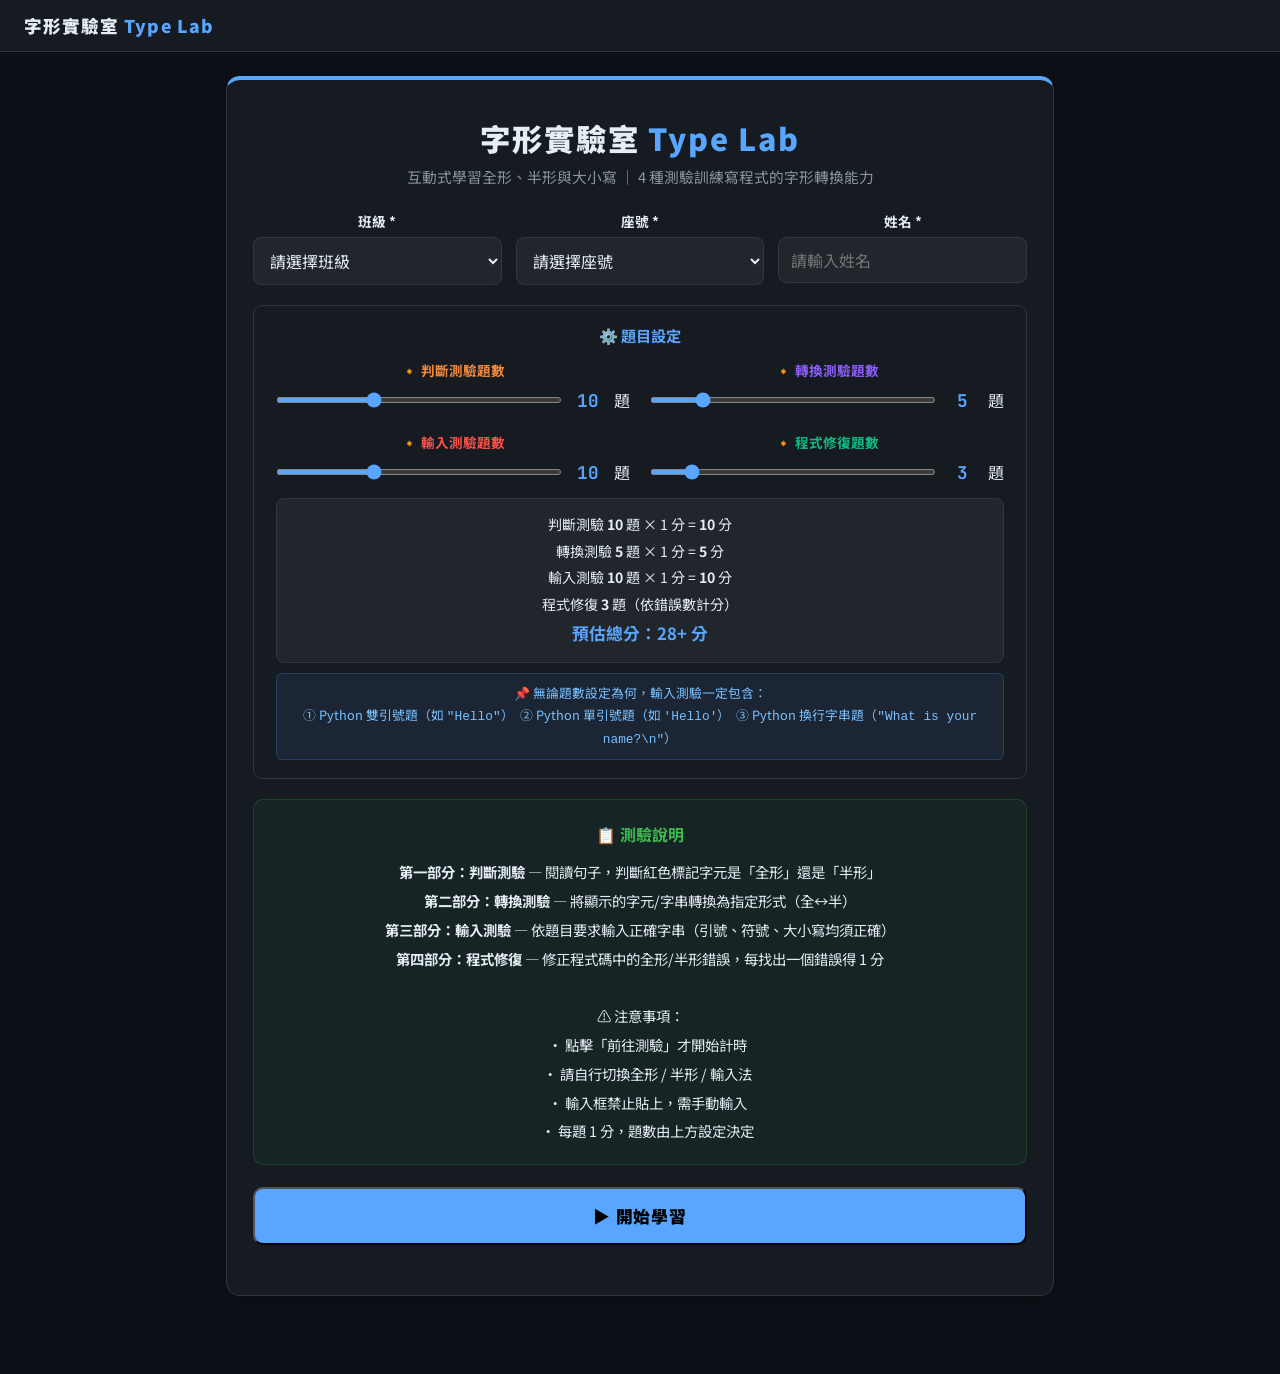
==== commit f826595d: "Add files via upload" ====
--- a/font_type/font_type_final.html
+++ b/font_type/font_type_final.html
@@ -44,7 +44,9 @@
         .progress-wrap{background:#21262d;border-radius:99px;height:8px;margin-bottom:14px;overflow:hidden;}
         .progress-fill{height:100%;border-radius:99px;transition:width .4s ease;}
         .pf-id{background:linear-gradient(90deg,#f0883e,#d18616);}
+        .pf-conv{background:linear-gradient(90deg,#8b5cf6,#6d28d9);}
         .pf-quiz{background:linear-gradient(90deg,#f85149,#da3633);}
+        .pf-repair{background:linear-gradient(90deg,#10b981,#059669);}
 
         /* Badge */
         .badge{font-size:.72rem;padding:3px 10px;border-radius:99px;font-weight:600;}
@@ -201,6 +203,9 @@
 
         .c-case{border-top-color:#bc8cff;}
         .c-width{border-top-color:var(--full-color);}
+        .c-rule{border-top-color:#f0883e;}
+        .c-conv{border-top-color:#8b5cf6;}
+        .c-repair{border-top-color:#10b981;}
         .c-key{border-top-color:#e3b341;}
         .c-intro{border-top-color:var(--accent);}
         .c-result{border-top-color:var(--accent);}
@@ -222,7 +227,7 @@
 <div class="card c-intro">
 <div class="intro-hero">
     <div class="big-title">字形實驗室 <span>Type Lab</span></div>
-    <p>互動式學習全形、半形與大小寫 ｜ 完成測驗後送出成績給老師</p>
+    <p>互動式學習全形、半形與大小寫 ｜ 4 種測驗訓練寫程式的字形轉換能力</p>
 
     <!-- 學生資料 -->
     <div class="student-form">
@@ -263,9 +268,9 @@
     <!-- 題數設定 -->
     <div class="quiz-settings">
         <h3>⚙️ 題目設定</h3>
-        <div class="settings-grid">
+        <div class="settings-grid" style="grid-template-columns:1fr 1fr;">
             <div class="setting-item">
-                <label>判斷測驗題數</label>
+                <label style="color:#f0883e;">🔸 判斷測驗題數</label>
                 <div class="slider-row">
                     <input type="range" id="slider-id" min="5" max="20" value="10"
                            oninput="updateSettings()"/>
@@ -273,18 +278,36 @@
                 </div>
             </div>
             <div class="setting-item">
-                <label>輸入測驗題數</label>
+                <label style="color:#8b5cf6;">🔸 轉換測驗題數</label>
+                <div class="slider-row">
+                    <input type="range" id="slider-conv" min="3" max="15" value="5"
+                           oninput="updateSettings()"/>
+                    <span class="slider-val" id="val-conv">5</span> 題
+                </div>
+            </div>
+            <div class="setting-item">
+                <label style="color:#f85149;">🔸 輸入測驗題數</label>
                 <div class="slider-row">
                     <input type="range" id="slider-quiz" min="5" max="20" value="10"
                            oninput="updateSettings()"/>
                     <span class="slider-val" id="val-quiz">10</span> 題
                 </div>
             </div>
+            <div class="setting-item">
+                <label style="color:#10b981;">🔸 程式修復題數</label>
+                <div class="slider-row">
+                    <input type="range" id="slider-repair" min="2" max="10" value="3"
+                           oninput="updateSettings()"/>
+                    <span class="slider-val" id="val-repair">3</span> 題
+                </div>
+            </div>
         </div>
         <div class="score-preview" id="score-preview">
             判斷測驗 <b>10</b> 題 × 1 分 = <b>10</b> 分<br>
+            轉換測驗 <b>5</b> 題 × 1 分 = <b>5</b> 分<br>
             輸入測驗 <b>10</b> 題 × 1 分 = <b>10</b> 分<br>
-            <span class="sp-total">預估總分：20 分</span>
+            程式修復 <b>3</b> 題（依錯誤數計分）<br>
+            <span class="sp-total">預估總分：25+ 分</span>
         </div>
         <div class="guaranteed-note">
             📌 無論題數設定為何，輸入測驗一定包含：<br>
@@ -298,7 +321,9 @@
     <div class="rules-box">
         <h3>📋 測驗說明</h3>
         <b>第一部分：判斷測驗</b> — 閱讀句子，判斷紅色標記字元是「全形」還是「半形」<br>
-        <b>第二部分：輸入測驗</b> — 依題目要求輸入正確字串（引號、符號、大小寫均須正確）<br><br>
+        <b>第二部分：轉換測驗</b> — 將顯示的字元/字串轉換為指定形式（全↔半）<br>
+        <b>第三部分：輸入測驗</b> — 依題目要求輸入正確字串（引號、符號、大小寫均須正確）<br>
+        <b>第四部分：程式修復</b> — 修正程式碼中的全形/半形錯誤，每找出一個錯誤得 1 分<br><br>
         ⚠️ 注意事項：<br>
         　• 點擊「前往測驗」才開始計時<br>
         　• 請自行切換全形 / 半形 / 輸入法<br>
@@ -344,8 +369,72 @@
         </div>
     </div>
 
+    <div class="card c-rule">
+        <h2>⚡ 3. 程式碼字形規則</h2>
+        <div class="card-desc">
+            <p style="color:#f0883e;font-weight:700;margin-bottom:10px;">
+                ⚠️ 在程式碼中，幾乎所有字元都應該使用半形！
+            </p>
+            <table style="width:100%;border-collapse:collapse;font-size:.82rem;line-height:2.1;margin-bottom:10px;">
+                <thead>
+                    <tr style="border-bottom:2px solid var(--border);">
+                        <th style="text-align:left;padding:4px 8px;width:22%;">類別</th>
+                        <th style="text-align:left;padding:4px 8px;width:32%;">說明</th>
+                        <th style="text-align:left;padding:4px 8px;">應使用半形（範例）</th>
+                    </tr>
+                </thead>
+                <tbody>
+                    <tr style="border-bottom:1px solid var(--grid-line);">
+                        <td style="padding:4px 8px;font-weight:700;">英文字母</td>
+                        <td style="padding:4px 8px;">關鍵字、變數、字串內容</td>
+                        <td style="padding:4px 8px;font-family:'JetBrains Mono',monospace;">print name Hello a~z A~Z</td>
+                    </tr>
+                    <tr style="border-bottom:1px solid var(--grid-line);">
+                        <td style="padding:4px 8px;font-weight:700;">數字</td>
+                        <td style="padding:4px 8px;">數值、索引、編號</td>
+                        <td style="padding:4px 8px;font-family:'JetBrains Mono',monospace;">0~9 &nbsp; x = 10 &nbsp; list[0]</td>
+                    </tr>
+                    <tr style="border-bottom:1px solid var(--grid-line);">
+                        <td style="padding:4px 8px;font-weight:700;">運算子</td>
+                        <td style="padding:4px 8px;">算術、比較、指定</td>
+                        <td style="padding:4px 8px;font-family:'JetBrains Mono',monospace;">+ &minus; * / = == != &lt; &gt;</td>
+                    </tr>
+                    <tr style="border-bottom:1px solid var(--grid-line);">
+                        <td style="padding:4px 8px;font-weight:700;">括號</td>
+                        <td style="padding:4px 8px;">函式呼叫、區塊、陣列</td>
+                        <td style="padding:4px 8px;font-family:'JetBrains Mono',monospace;">( ) [ ] { }</td>
+                    </tr>
+                    <tr style="border-bottom:1px solid var(--grid-line);">
+                        <td style="padding:4px 8px;font-weight:700;">引號</td>
+                        <td style="padding:4px 8px;">字串邊界</td>
+                        <td style="padding:4px 8px;font-family:'JetBrains Mono',monospace;">&quot; &quot; &apos; &apos;</td>
+                    </tr>
+                    <tr style="border-bottom:1px solid var(--grid-line);">
+                        <td style="padding:4px 8px;font-weight:700;">標點符號</td>
+                        <td style="padding:4px 8px;">語法分隔、逗點、冒號</td>
+                        <td style="padding:4px 8px;font-family:'JetBrains Mono',monospace;">, ; : . # @ % _</td>
+                    </tr>
+                    <tr>
+                        <td style="padding:4px 8px;font-weight:700;">斜線</td>
+                        <td style="padding:4px 8px;">路徑、跳脫、註解</td>
+                        <td style="padding:4px 8px;font-family:'JetBrains Mono',monospace;">/ \</td>
+                    </tr>
+                </tbody>
+            </table>
+            <p style="margin-top:8px;">
+                ✅ 字串內容中的中文可以使用全形標點，如 <code style="font-family:'JetBrains Mono',monospace;background:#21262d;padding:1px 5px;border-radius:4px;font-size:.85rem;">print(&quot;你好，世界！&quot;)</code>
+            </p>
+            <p style="color:#f85149;font-weight:600;">
+                ❌ 但引號、括號、逗號、冒號等<u>語法本身</u>一律必須半形
+            </p>
+            <p style="margin-top:10px;background:rgba(88,166,255,0.08);border:1px solid rgba(88,166,255,0.2);border-radius:6px;padding:8px 12px;font-weight:700;">
+                💡 記憶口訣：&nbsp;<span style="color:var(--accent);">寫程式用半形，字串中文可全形</span>
+            </p>
+        </div>
+    </div>
+
     <div class="card c-key">
-        <h2>3. 鍵盤切換指南</h2>
+        <h2>4. 鍵盤切換指南</h2>
         <div class="switch-tabs">
             <div class="tab active" data-tab="win-half-full" onclick="showTab('win-half-full')">全形/半形</div>
             <div class="tab" data-tab="win-case" onclick="showTab('win-case')">大小寫</div>
@@ -381,6 +470,34 @@
         <div class="feedback-box" id="id-feedback" aria-live="polite"></div>
         <div class="section-done" id="id-done">
             ✅ 判斷測驗完成！得分：<span id="id-score-text">0</span> / <span id="id-total-text">0</span><br>
+            <small style="color:#555;font-weight:400">請繼續完成下方轉換測驗</small>
+        </div>
+    </div>
+
+    <!-- 🔸 轉換測驗 -->
+    <div class="card c-conv">
+        <h2>轉換測驗 <span class="badge badge-wait" id="conv-badge">未完成</span></h2>
+        <div class="card-desc">
+            將顯示的字元或字串轉換為指定的形式（全形→半形 或 半形→全形）。每題 1 分。<br>
+            ⚠️ 請手動切換輸入法，輸入框禁止貼上。按 Enter 或點「確認」送出。
+        </div>
+        <div class="q-progress" id="conv-progress">第 1 題 / 共 ? 題</div>
+        <div class="progress-wrap"><div class="progress-fill pf-conv" id="conv-bar" style="width:0%"></div></div>
+        <div class="id-q-label" id="conv-label">載入中…</div>
+        <div class="id-sentence-box" id="conv-display" style="font-size:1.8rem;text-align:center;letter-spacing:.15em;"></div>
+        <div class="quiz-answer-row">
+            <input type="text" class="quiz-input" id="conv-input"
+                   placeholder="在此輸入轉換結果" maxlength="30" autocomplete="off"
+                   autocorrect="off" autocapitalize="off" spellcheck="false"
+                   onkeydown="if(event.key==='Enter')submitConvAnswer()"/>
+            <button class="btn btn-submit-quiz" onclick="submitConvAnswer()">確認送出</button>
+        </div>
+        <div class="feedback-box" id="conv-feedback" aria-live="polite">
+            <div id="conv-fb-text"></div>
+            <div class="char-diff" id="conv-char-diff"></div>
+        </div>
+        <div class="section-done" id="conv-done">
+            ✅ 轉換測驗完成！得分：<span id="conv-score-text">0</span> / <span id="conv-total-text">0</span><br>
             <small style="color:#555;font-weight:400">請繼續完成下方輸入測驗</small>
         </div>
     </div>
@@ -408,6 +525,35 @@
         </div>
         <div class="section-done" id="quiz-done">
             ✅ 輸入測驗完成！得分：<span id="quiz-score-text">0</span> / <span id="quiz-total-text">0</span><br>
+            <small style="color:#555;font-weight:400">請繼續完成下方程式修復</small>
+        </div>
+    </div>
+
+    <!-- 🔸 程式修復 -->
+    <div class="card c-repair">
+        <h2>程式修復 <span class="badge badge-wait" id="repair-badge">未完成</span></h2>
+        <div class="card-desc">
+            以下程式碼含有全形/半形錯誤，請輸入<b>修正後的完整版本</b>。每找出一個錯誤得 1 分。<br>
+            ⚠️ 輸入框禁止貼上，需手動輸入。按 Enter 或點「確認」送出。
+        </div>
+        <div class="q-progress" id="repair-progress">第 1 題 / 共 ? 題</div>
+        <div class="progress-wrap"><div class="progress-fill pf-repair" id="repair-bar" style="width:0%"></div></div>
+        <div class="id-q-label">修正以下程式碼中的全形/半形錯誤：</div>
+        <div class="quiz-q-box" id="repair-display" style="font-size:1.15rem;"></div>
+        <div class="quiz-answer-row">
+            <input type="text" class="quiz-input" id="repair-input"
+                   placeholder="在此輸入修正後的程式碼" maxlength="60" autocomplete="off"
+                   autocorrect="off" autocapitalize="off" spellcheck="false"
+                   onkeydown="if(event.key==='Enter')submitRepairAnswer()"/>
+            <button class="btn btn-submit-quiz" onclick="submitRepairAnswer()">確認送出</button>
+        </div>
+        <div class="feedback-box" id="repair-feedback" aria-live="polite">
+            <div id="repair-fb-text"></div>
+            <div class="char-diff" id="repair-char-diff"></div>
+            <div class="diff-hint" id="repair-score-detail" style="display:none;"></div>
+        </div>
+        <div class="section-done" id="repair-done">
+            ✅ 程式修復完成！得分：<span id="repair-score-text">0</span> / <span id="repair-total-text">0</span><br>
             <small style="color:#555;font-weight:400">請點擊下方按鈕查看成績並送出</small>
         </div>
     </div>
@@ -435,9 +581,17 @@
             <div class="part-num" id="res-id">0</div>
             <div class="part-denom" id="res-id-denom">判斷測驗 / 0</div>
         </div>
+        <div class="score-part sp-id" style="border-color:#8b5cf6;background:rgba(139,92,246,0.08);">
+            <div class="part-num" id="res-conv" style="color:#8b5cf6;">0</div>
+            <div class="part-denom" id="res-conv-denom">轉換測驗 / 0</div>
+        </div>
         <div class="score-part sp-quiz">
             <div class="part-num" id="res-quiz">0</div>
             <div class="part-denom" id="res-quiz-denom">輸入測驗 / 0</div>
+        </div>
+        <div class="score-part sp-quiz" style="border-color:#10b981;background:rgba(16,185,129,0.08);">
+            <div class="part-num" id="res-repair" style="color:#10b981;">0</div>
+            <div class="part-denom" id="res-repair-denom">程式修復 / 0</div>
         </div>
     </div>
 
@@ -517,18 +671,24 @@
 // ══════════════════════════════════════
 // 題數設定
 // ══════════════════════════════════════
-let SET_ID=10,SET_QUIZ=10;
+let SET_ID=10,SET_CONV=5,SET_QUIZ=10,SET_REPAIR=3;
 
 function updateSettings(){
     SET_ID=parseInt(document.getElementById('slider-id').value);
+    SET_CONV=parseInt(document.getElementById('slider-conv').value);
     SET_QUIZ=parseInt(document.getElementById('slider-quiz').value);
+    SET_REPAIR=parseInt(document.getElementById('slider-repair').value);
     document.getElementById('val-id').textContent=SET_ID;
+    document.getElementById('val-conv').textContent=SET_CONV;
     document.getElementById('val-quiz').textContent=SET_QUIZ;
-    const total=SET_ID+SET_QUIZ;
+    document.getElementById('val-repair').textContent=SET_REPAIR;
+    const total=SET_ID+SET_CONV+SET_QUIZ+SET_REPAIR;
     document.getElementById('score-preview').innerHTML=
         `判斷測驗 <b>${SET_ID}</b> 題 × 1 分 = <b>${SET_ID}</b> 分<br>`+
+        `轉換測驗 <b>${SET_CONV}</b> 題 × 1 分 = <b>${SET_CONV}</b> 分<br>`+
         `輸入測驗 <b>${SET_QUIZ}</b> 題 × 1 分 = <b>${SET_QUIZ}</b> 分<br>`+
-        `<span class="sp-total">預估總分：${total} 分</span>`;
+        `程式修復 <b>${SET_REPAIR}</b> 題（依錯誤數計分）<br>`+
+        `<span class="sp-total">預估總分：${total}+ 分</span>`;
 }
 
 // ══════════════════════════════════════
@@ -556,12 +716,14 @@
 function goToQuiz(){
     startTimer(); // ← 前往測驗才開始計時
     initIdentify();
+    initConv();
     initQuiz();
+    initRepair();
     showPage('page-quiz');
 }
 
 function goToResult(){
-    if(!idDone||!quizDone){alert('請先完成兩個測驗！');return;}
+    if(!idDone||!convDone||!quizDone||!repairDone){alert('請先完成四個測驗！');return;}
     stopTimer();
     buildResult();
     showPage('page-result');
@@ -612,67 +774,173 @@
 const CAT_COLOR={
     '半形英文':'#3b82f6','抬頭大寫':'#8b5cf6','全形英文':'#0891b2',
     '半形數字':'#f59e0b','全形數字':'#d97706','半形符號':'#10b981',
-    '全形符號':'#059669','中文標點':'#ef4444','Python符號':'#6366f1'
+    '全形符號':'#059669','中文標點':'#ef4444','Python符號':'#6366f1',
+    '程式碼找錯':'#f0883e','轉換練習':'#8b5cf6','程式碼修復':'#10b981'
 };
 
 // ══════════════════════════════════════
-// 判斷題題庫（45 題）
+// 判斷題題庫（110 題，含程式碼找錯）
 // ══════════════════════════════════════
 const ID_POOL=[
-    // 半形英文（5）
+    // ─── 半形英文（10） ───
     {s:'我的 email 是 {M}andy@gmail.com',           m:'a', t:'half',cat:'半形英文'},
     {s:'請在 username 欄填入 {M}user123',            m:'u', t:'half',cat:'半形英文'},
     {s:'The folder is named {M}documents',           m:'d', t:'half',cat:'半形英文'},
     {s:'網址輸入 {M}www.school.edu.tw',              m:'w', t:'half',cat:'半形英文'},
     {s:'Press {M}enter to confirm',                  m:'e', t:'half',cat:'半形英文'},
-    // 抬頭大寫（5）
+    {s:'請從 {M}downloads 下載檔案',                 m:'d', t:'half',cat:'半形英文'},
+    {s:'用 {M}vscode 編輯程式碼',                    m:'v', t:'half',cat:'半形英文'},
+    {s:'在 {M}cmd 中執行指令',                       m:'c', t:'half',cat:'半形英文'},
+    {s:'上傳到 {M}github 儲存庫',                    m:'g', t:'half',cat:'半形英文'},
+    {s:'安裝 {M}python 套件',                        m:'p', t:'half',cat:'半形英文'},
+    // ─── 抬頭大寫（10） ───
     {s:'{M}Taiwan is a beautiful island.',           m:'T', t:'half',cat:'抬頭大寫'},
     {s:'My name is {M}Andy Chen.',                   m:'A', t:'half',cat:'抬頭大寫'},
     {s:'Press {M}Ctrl + C to copy.',                 m:'C', t:'half',cat:'抬頭大寫'},
     {s:'公司名稱是 {M}Best Tech Co.',                m:'B', t:'half',cat:'抬頭大寫'},
     {s:'{M}Windows 是微軟作業系統。',                m:'W', t:'half',cat:'抬頭大寫'},
-    // 全形英文（5）
+    {s:'今天是{M}Monday。',                          m:'M', t:'half',cat:'抬頭大寫'},
+    {s:'王先生姓 {M}Wang。',                         m:'W', t:'half',cat:'抬頭大寫'},
+    {s:'{M}Python 是一種程式語言。',                 m:'P', t:'half',cat:'抬頭大寫'},
+    {s:'請閱讀第 {M}Section 5。',                    m:'S', t:'half',cat:'抬頭大寫'},
+    {s:'{M}Constitution 是憲法。',                   m:'C', t:'half',cat:'抬頭大寫'},
+    // ─── 全形英文（10） ───
     {s:'表單上寫的是 {M}Ａndy，應改為半形',          m:'Ａ',t:'full',cat:'全形英文'},
     {s:'帳號不小心輸入了 {M}ｕser123',               m:'ｕ',t:'full',cat:'全形英文'},
     {s:'密碼誤輸入為 {M}Ｐassword123',               m:'Ｐ',t:'full',cat:'全形英文'},
     {s:'文件中出現了 {M}ｅmail 全形字',              m:'ｅ',t:'full',cat:'全形英文'},
     {s:'報告標題寫成了 {M}Ｔype Lab',                m:'Ｔ',t:'full',cat:'全形英文'},
-    // 半形數字（5）
+    {s:'信件開頭寫了 {M}Ｄear Sir',                  m:'Ｄ',t:'full',cat:'全形英文'},
+    {s:'稱謂誤用 {M}Ｍr. Wang',                      m:'Ｍ',t:'full',cat:'全形英文'},
+    {s:'欄位標題為 {M}Ｎame，應改半形',              m:'Ｎ',t:'full',cat:'全形英文'},
+    {s:'註解中有 {M}ＦIXME 未修正',                  m:'Ｆ',t:'full',cat:'全形英文'},
+    {s:'網址輸入了 {M}ｗww.google.com',               m:'ｗ',t:'full',cat:'全形英文'},
+    // ─── 半形數字（10） ───
     {s:'我的座號是 {M}12 號',                        m:'1', t:'half',cat:'半形數字'},
     {s:'電話 0{M}912-345-678',                      m:'9', t:'half',cat:'半形數字'},
     {s:'port 號為 :{M}8080',                        m:'8', t:'half',cat:'半形數字'},
     {s:'今天氣溫是 {M}25 度',                        m:'2', t:'half',cat:'半形數字'},
     {s:'教室在 {M}3 樓',                             m:'3', t:'half',cat:'半形數字'},
-    // 全形數字（5）
+    {s:'IP 位址為 192{M}.168.1.1',                   m:'.', t:'half',cat:'半形數字'},
+    {s:'現場來了 {M}50 人',                          m:'5', t:'half',cat:'半形數字'},
+    {s:'版本號為 v{M}2.0.1',                        m:'2', t:'half',cat:'半形數字'},
+    {s:'目前氣溫 {M}28°C',                          m:'2', t:'half',cat:'半形數字'},
+    {s:'地址在 {M}168 號',                          m:'1', t:'half',cat:'半形數字'},
+    // ─── 全形數字（10） ───
     {s:'報名表填了 {M}１２ 號',                      m:'１',t:'full',cat:'全形數字'},
     {s:'合約書是 {M}２０２４ 年',                    m:'２',t:'full',cat:'全形數字'},
     {s:'表單金額 {M}５００ 元',                      m:'５',t:'full',cat:'全形數字'},
     {s:'頁碼為 第 {M}３ 頁',                         m:'３',t:'full',cat:'全形數字'},
     {s:'試卷編號 {M}００１',                         m:'０',t:'full',cat:'全形數字'},
-    // 半形符號（5）
+    {s:'日期寫成 {M}２０２４-０１',                  m:'２',t:'full',cat:'全形數字'},
+    {s:'緊急電話 {M}９９９',                         m:'９',t:'full',cat:'全形數字'},
+    {s:'價格為 NT{M}３００ 元',                      m:'３',t:'full',cat:'全形數字'},
+    {s:'樓層標示為 B{M}１',                          m:'１',t:'full',cat:'全形數字'},
+    {s:'密碼設為 {M}１２３４５６',                    m:'１',t:'full',cat:'全形數字'},
+    // ─── 半形符號（10） ───
     {s:'Email: andy{M}@school.edu',                  m:'@', t:'half',cat:'半形符號'},
     {s:'Hello{M}, how are you?',                     m:',', t:'half',cat:'半形符號'},
     {s:'路徑用 {M}/ 分隔',                           m:'/', t:'half',cat:'半形符號'},
     {s:'Shift{M}+1 輸入驚嘆號',                      m:'+', t:'half',cat:'半形符號'},
     {s:'程式碼中 {M}( 開始函數',                     m:'(', t:'half',cat:'半形符號'},
-    // 全形符號（5）
+    {s:'備註標示 P{M}.S.',                           m:'.', t:'half',cat:'半形符號'},
+    {s:'變數命名用底線 {M}_ 開頭',                    m:'_', t:'half',cat:'半形符號'},
+    {s:'折扣為 {M}% 百分比',                         m:'%', t:'half',cat:'半形符號'},
+    {s:'條件判斷 {M}>= 表示大於等於',                 m:'>', t:'half',cat:'半形符號'},
+    {s:'快速鍵為 Ctrl{M}+Alt+Del',                   m:'+', t:'half',cat:'半形符號'},
+    // ─── 全形符號（10） ───
     {s:'你好{M}，我是新同學。',                      m:'，',t:'full',cat:'全形符號'},
     {s:'請問你叫什麼名字{M}？',                      m:'？',t:'full',cat:'全形符號'},
     {s:'路徑誤輸入 C{M}：\\Users',                  m:'：',t:'full',cat:'全形符號'},
     {s:'表單括號輸入成 {M}（姓名）',                 m:'（',t:'full',cat:'全形符號'},
     {s:'中文結尾加了 {M}！',                         m:'！',t:'full',cat:'全形符號'},
-    // 中文標點（5）
+    {s:'書名號應使用 {M}《》',                       m:'《',t:'full',cat:'全形符號'},
+    {s:'範圍用 {M}～ 表示',                          m:'～',t:'full',cat:'全形符號'},
+    {s:'註釋用了 {M}〔〕括號',                       m:'〔',t:'full',cat:'全形符號'},
+    {s:'注意事項標示 {M}※',                         m:'※',t:'full',cat:'全形符號'},
+    {s:'省略號寫成 {M}……',                           m:'…',t:'full',cat:'全形符號'},
+    // ─── 中文標點（10） ───
     {s:'她說{M}：「等一下！」',                      m:'：',t:'full',cat:'中文標點'},
     {s:'書名號應寫成 {M}《國語課本》',               m:'《',t:'full',cat:'中文標點'},
     {s:'對話框裡有 {M}「你好」',                     m:'「',t:'full',cat:'中文標點'},
     {s:'這句話結尾是句號{M}。',                      m:'。',t:'full',cat:'中文標點'},
     {s:'清單用{M}、分隔項目',                        m:'、',t:'full',cat:'中文標點'},
-    // Python符號（5）
-    {s:'print{M}("Hello, World!")',                  m:'(', t:'half',cat:'Python符號'},
-    {s:'if x {M}== 10:',                             m:'=', t:'half',cat:'Python符號'},
-    {s:"name = {M}'Andy'",                           m:"'", t:'half',cat:'Python符號'},
-    {s:'x = x {M}＋ 1  # 誤用全形運算子',           m:'＋',t:'full',cat:'Python符號'},
-    {s:'if True{M}：  # 誤用全形冒號',               m:'：',t:'full',cat:'Python符號'},
+    {s:'文中使用了破折號{M}——',                     m:'—',t:'full',cat:'中文標點'},
+    {s:'編號方式為{M}（一）（二）',                  m:'（',t:'full',cat:'中文標點'},
+    {s:'引用文獻用 {M}『』',                         m:'『',t:'full',cat:'中文標點'},
+    {s:'連接號使用 {M}—',                            m:'—',t:'full',cat:'中文標點'},
+    {s:'條列項目用 {M}⑴⑵⑶',                      m:'⑴',t:'full',cat:'中文標點'},
+    // ─── Python符號（10） ───
+    {s:'print{M}"Hello, World!")',                 m:'(', t:'half',cat:'Python符號'},
+    {s:'if x {M}= 10:',                              m:'=', t:'half',cat:'Python符號'},
+    {s:"name = {M}Andy'",                           m:"'", t:'half',cat:'Python符號'},
+    {s:'x = x {M} 1  # 誤用全形運算子',            m:'＋',t:'full',cat:'Python符號'},
+    {s:'if True{M}  # 誤用全形冒號',                 m:'：',t:'full',cat:'Python符號'},
+    {s:'{M}import numpy as np',                     m:'i', t:'half',cat:'Python符號'},
+    {s:'{M}def add(x, y):',                         m:'d', t:'half',cat:'Python符號'},
+    {s:'{M}for i in range(10):',                    m:'f', t:'half',cat:'Python符號'},
+    {s:'{M}# 這是註解',                             m:'#', t:'half',cat:'Python符號'},
+    {s:'{M}class Student:',                         m:'c', t:'half',cat:'Python符號'},
+    // ─── 程式碼找錯（20） ───
+    {s:'print{M}"Hello"）',                         m:'（',t:'full',cat:'程式碼找錯'},
+    {s:'if x {M} 0:',                               m:'＞',t:'full',cat:'程式碼找錯'},
+    {s:'x {M} 5',                                   m:'＝',t:'full',cat:'程式碼找錯'},
+    {s:'import{M}numpy',                            m:'．',t:'full',cat:'程式碼找錯'},
+    {s:'while i {M} 10:',                           m:'<', t:'half',cat:'程式碼找錯'},
+    {s:'def hello（）{M}',                           m:'：',t:'full',cat:'程式碼找錯'},
+    {s:'name {M}"Andy"',                            m:'＝',t:'full',cat:'程式碼找錯'},
+    {s:'print{M}f"Hi {name}"）',                    m:'（',t:'full',cat:'程式碼找錯'},
+    {s:'if a{M}= b:',                               m:'！',t:'full',cat:'程式碼找錯'},
+    {s:'for i in range{M}10）:',                     m:'（',t:'full',cat:'程式碼找錯'},
+    {s:'list{M}append(5)',                          m:'.', t:'half',cat:'程式碼找錯'},
+    {s:'len{M}"Hello"）',                           m:'（',t:'full',cat:'程式碼找錯'},
+    {s:'x {M} x + 1',                               m:'＝',t:'full',cat:'程式碼找錯'},
+    {s:'return{M}x + y）',                          m:'（',t:'full',cat:'程式碼找錯'},
+    {s:'{M}print("Hi")`',                           m:'`', t:'half',cat:'程式碼找錯'},
+    {s:'str{M}123）',                               m:'（',t:'full',cat:'程式碼找錯'},
+    {s:'x >{M} 0  # 大於等於',                      m:'=', t:'half',cat:'程式碼找錯'},
+    {s:'try{M}  # 錯誤冒號',                        m:'：',t:'full',cat:'程式碼找錯'},
+    {s:'print（"Hello"{M}"World"）',                 m:'，',t:'full',cat:'程式碼找錯'},
+    {s:'a{M} b # 位元運算',                         m:'＆',t:'full',cat:'程式碼找錯'},
+];
+
+// ══════════════════════════════════════
+// 轉換題題庫（30 題）
+// ══════════════════════════════════════
+const CONV_POOL=[
+    // ─── 半形→全形（單字元 10） ───
+    {q:'請將下列字元轉換為【全形】',display:'A', answer:'Ａ', hint:'Shift+空白切換全形，再按 A', cat:'轉換練習'},
+    {q:'請將下列字元轉換為【全形】',display:'b', answer:'ｂ', hint:'全形模式後按 b', cat:'轉換練習'},
+    {q:'請將下列字元轉換為【全形】',display:'1', answer:'１', hint:'全形模式後按 1', cat:'轉換練習'},
+    {q:'請將下列字元轉換為【全形】',display:'Z', answer:'Ｚ', hint:'全形模式 + Shift + z', cat:'轉換練習'},
+    {q:'請將下列字元轉換為【全形】',display:'9', answer:'９', hint:'全形模式後按 9', cat:'轉換練習'},
+    {q:'請將下列字元轉換為【全形】',display:'!', answer:'！', hint:'全形模式 + Shift + 1', cat:'轉換練習'},
+    {q:'請將下列字元轉換為【全形】',display:'?', answer:'？', hint:'全形模式 + Shift + /', cat:'轉換練習'},
+    {q:'請將下列字元轉換為【全形】',display:'@', answer:'＠', hint:'全形模式 + Shift + 2', cat:'轉換練習'},
+    {q:'請將下列字元轉換為【全形】',display:'(', answer:'（', hint:'全形模式 + Shift + 9', cat:'轉換練習'},
+    {q:'請將下列字元轉換為【全形】',display:'.', answer:'．', hint:'全形模式後按 .', cat:'轉換練習'},
+    // ─── 全形→半形（單字元 10） ───
+    {q:'請將下列字元轉換為【半形】',display:'Ａ', answer:'A', hint:'按空白鍵切回半形再按 A', cat:'轉換練習'},
+    {q:'請將下列字元轉換為【半形】',display:'ｂ', answer:'b', hint:'半形模式後按 b', cat:'轉換練習'},
+    {q:'請將下列字元轉換為【半形】',display:'１', answer:'1', hint:'半形模式後按 1', cat:'轉換練習'},
+    {q:'請將下列字元轉換為【半形】',display:'Ｚ', answer:'Z', hint:'半形模式 + Shift + z', cat:'轉換練習'},
+    {q:'請將下列字元轉換為【半形】',display:'９', answer:'9', hint:'半形模式後按 9', cat:'轉換練習'},
+    {q:'請將下列字元轉換為【半形】',display:'！', answer:'!', hint:'半形模式 + Shift + 1', cat:'轉換練習'},
+    {q:'請將下列字元轉換為【半形】',display:'？', answer:'?', hint:'半形模式 + Shift + /', cat:'轉換練習'},
+    {q:'請將下列字元轉換為【半形】',display:'＠', answer:'@', hint:'半形模式 + Shift + 2', cat:'轉換練習'},
+    {q:'請將下列字元轉換為【半形】',display:'（', answer:'(', hint:'半形模式 + Shift + 9', cat:'轉換練習'},
+    {q:'請將下列字元轉換為【半形】',display:'．', answer:'.', hint:'半形模式後按 .', cat:'轉換練習'},
+    // ─── 字串轉換（10） ───
+    {q:'請將下列字串轉換為【全形】',display:'Hello', answer:'Ｈｅｌｌｏ', hint:'每個字母都轉全形', cat:'轉換練習'},
+    {q:'請將下列字串轉換為【全形】',display:'World', answer:'Ｗｏｒｌｄ', hint:'W 要大寫全形', cat:'轉換練習'},
+    {q:'請將下列字串轉換為【全形】',display:'123', answer:'１２３', hint:'全形模式後依序按 123', cat:'轉換練習'},
+    {q:'請將下列字串轉換為【半形】',display:'１２３', answer:'123', hint:'半形模式後依序按 123', cat:'轉換練習'},
+    {q:'請將下列字串轉換為【半形】',display:'Ｈｉ！', answer:'Hi!', hint:'驚嘆號也要轉半形', cat:'轉換練習'},
+    {q:'請將下列字串轉換為【半形】',display:'（測試）', answer:'(測試)', hint:'括號轉半形，中文不變', cat:'轉換練習'},
+    {q:'請將下列字串轉換為【全形】',display:'(OK)', answer:'（ＯＫ）', hint:'全部轉全形（含字母）', cat:'轉換練習'},
+    {q:'請將下列字串中的全形符號轉半形',display:'你好，世界！', answer:'你好,世界!', hint:'逗號和驚嘆號改半形', cat:'轉換練習'},
+    {q:'請將下列字串中的全形符號轉半形',display:'請問？Ａ：是的。', answer:'請問?A:是的。', hint:'問號冒號改半形，句號不變', cat:'轉換練習'},
+    {q:'請將下列字串轉換為【半形】',display:'Ｐｙｔｈｏｎ３', answer:'Python3', hint:'全部轉半形', cat:'轉換練習'},
 ];
 
 // ══════════════════════════════════════
@@ -708,48 +976,106 @@
 
 // 一般題庫（不含上方保底題）
 const POOL_GENERAL=[
-    // 半形英文句子（5）
+    // ─── 半形英文/句子（8） ───
     {q:'請輸入英文問候語（含半形驚嘆號）',           preview:'Hello!',           answer:'Hello!',           hint:'H 大寫，! 為半形 Shift+1',          cat:'抬頭大寫'},
     {q:'請輸入英文完整問候語（含半形逗號與驚嘆號）', preview:'Hello, World!',    answer:'Hello, World!',    hint:'逗號和驚嘆號皆為半形',              cat:'半形符號'},
     {q:'請輸入 Email 地址格式',                      preview:'andy@mail.com',    answer:'andy@mail.com',    hint:'@ 和 . 皆為半形',                   cat:'半形符號'},
     {q:'請輸入英文自我介紹句（含句號）',             preview:'My name is Andy.', answer:'My name is Andy.', hint:'M 和 A 大寫，. 為半形句號',          cat:'抬頭大寫'},
     {q:'請輸入小寫英文單字',                         preview:'world',            answer:'world',            hint:'全部半形小寫',                       cat:'半形英文'},
-    // 全形符號情境（5）
+    {q:'請輸入大寫英文縮寫',                         preview:'USA',              answer:'USA',              hint:'全部半形大寫',                      cat:'抬頭大寫'},
+    {q:'請輸入混合大小寫單字',                       preview:'iPhone',           answer:'iPhone',           hint:'i 小寫 P 大寫',                     cat:'半形英文'},
+    {q:'請輸入帳號格式',                             preview:'user_001',         answer:'user_001',         hint:'底線和數字皆半形',                  cat:'半形英文'},
+    // ─── 全形符號/中文標點（8） ───
     {q:'請輸入含全形逗號的中文片段',                 preview:'你好，世界',        answer:'你好，世界',        hint:'，為全形逗號（中文輸入法）',          cat:'全形符號'},
     {q:'請輸入含全形句號的中文短句',                 preview:'早安。',            answer:'早安。',            hint:'。為全形句號（中文輸入法）',          cat:'中文標點'},
     {q:'請輸入含全形問號的句子',                     preview:'你好嗎？',          answer:'你好嗎？',          hint:'？為全形問號（中文輸入法）',          cat:'全形符號'},
     {q:'請輸入含引號的中文句子',                     preview:'「你好」',          answer:'「你好」',          hint:'「」為中文引號（中文輸入法）',        cat:'中文標點'},
     {q:'請輸入含頓號的列舉',                         preview:'貓、狗、鳥',        answer:'貓、狗、鳥',        hint:'、為頓號（中文輸入法）',              cat:'中文標點'},
-    // Python 運算子與語法（5）
+    {q:'請輸入含全形驚嘆號的句子',                   preview:'早安！',            answer:'早安！',            hint:'！為全形驚嘆號',                    cat:'全形符號'},
+    {q:'請輸入含全形冒號的句子',                     preview:'他說：好的',        answer:'他說：好的',        hint:'：為全形冒號',                      cat:'中文標點'},
+    {q:'請輸入含書名號的片語',                       preview:'《程式設計》',      answer:'《程式設計》',      hint:'《》為全形書名號',                  cat:'中文標點'},
+    // ─── Python 語法（10） ───
     {q:'請輸入 Python 布林值（真）',                 preview:'True',             answer:'True',             hint:'T 大寫，其餘小寫，全半形',           cat:'Python符號'},
     {q:'請輸入 Python 布林值（假）',                 preview:'False',            answer:'False',            hint:'F 大寫，其餘小寫，全半形',           cat:'Python符號'},
     {q:'請輸入 Python 比較運算式',                   preview:'x == 5',           answer:'x == 5',           hint:'== 和空白皆為半形',                 cat:'Python符號'},
     {q:'請輸入 Python 不等於運算式',                 preview:'x != 0',           answer:'x != 0',           hint:'!= 和空白皆為半形',                 cat:'Python符號'},
     {q:'請輸入 Python 清單',                         preview:'[1, 2, 3]',        answer:'[1, 2, 3]',        hint:'方括號逗號皆為半形',                cat:'Python符號'},
-    // 其他 Python（5）
     {q:'請輸入 Python 條件句開頭',                   preview:'if x > 0:',        answer:'if x > 0:',        hint:'> 和 : 皆為半形',                  cat:'Python符號'},
     {q:'請輸入 Python 加法運算式',                   preview:'a + b',            answer:'a + b',            hint:'+ 和空白皆為半形',                  cat:'Python符號'},
     {q:'請輸入 Python 註解',                         preview:'# 這是註解',        answer:'# 這是註解',        hint:'# 為半形，空白為半形',              cat:'Python符號'},
     {q:'請輸入 Python 索引取值',                     preview:'list[0]',          answer:'list[0]',          hint:'方括號數字皆半形',                  cat:'Python符號'},
     {q:"請輸入 Python 換行字串（單引號）",           preview:"'\\n'",            answer:"'\\n'",            hint:"單引號與反斜線皆為半形",             cat:'Python符號'},
-    // 半形數字（5）
+    {q:'請輸入 Python 列表推導式',                   preview:'[x*2 for x]',      answer:'[x*2 for x]',      hint:'全部半形字元',                      cat:'Python符號'},
+    {q:'請輸入 Python 字典',                         preview:'{"a": 1}',          answer:'{"a": 1}',          hint:'大括號冒號逗號皆半形',              cat:'Python符號'},
+    // ─── 半形數字（7） ───
     {q:'請輸入半形數字（座號格式）',                  preview:'12',               answer:'12',               hint:'直接輸入數字鍵',                    cat:'半形數字'},
     {q:'請輸入半形電話號碼格式',                      preview:'0912',             answer:'0912',             hint:'數字鍵直接輸入',                    cat:'半形數字'},
     {q:'請輸入半形數字 0 到 4',                       preview:'01234',            answer:'01234',            hint:'數字鍵依序輸入',                    cat:'半形數字'},
     {q:'請輸入常見 port 號',                          preview:'8080',             answer:'8080',             hint:'數字鍵輸入',                        cat:'半形數字'},
     {q:'請輸入半形年份',                              preview:'2024',             answer:'2024',             hint:'數字鍵輸入四位數',                  cat:'半形數字'},
-    // 全形數字（5）
+    {q:'請輸入半形 IP 位址',                          preview:'192.168.1.1',      answer:'192.168.1.1',      hint:'點號也是半形',                     cat:'半形數字'},
+    {q:'請輸入半形版本號',                            preview:'v2.0.1',           answer:'v2.0.1',           hint:'v 小寫，點號數字皆半形',            cat:'半形數字'},
+    // ─── 全形數字（7） ───
     {q:'請輸入全形數字一到五',                        preview:'１２３４５',        answer:'１２３４５',        hint:'全形模式後按 1-5',                  cat:'全形數字'},
     {q:'請輸入全形座號',                              preview:'１２',             answer:'１２',             hint:'全形模式後按 1 和 2',              cat:'全形數字'},
     {q:'請輸入全形數字 ０',                           preview:'０',               answer:'０',               hint:'全形模式後按 0',                    cat:'全形數字'},
     {q:'請輸入全形金額',                              preview:'５００',            answer:'５００',            hint:'全形模式後按 5、0、0',              cat:'全形數字'},
     {q:'請輸入全形年份',                              preview:'２０２４',          answer:'２０２４',          hint:'全形模式後輸入 2024',               cat:'全形數字'},
-    // 全形英文（5）
+    {q:'請輸入全形溫度',                              preview:'２８°C',            answer:'２８°C',            hint:'全形模式按 28，°C 為半形',          cat:'全形數字'},
+    {q:'請輸入全形房間號碼',                          preview:'１０１',            answer:'１０１',            hint:'全形模式按 101',                    cat:'全形數字'},
+    // ─── 全形英文（7） ───
     {q:'請輸入全形大寫英文字母 Ａ',                   preview:'Ａ',               answer:'Ａ',               hint:'全形模式 + Shift + a',              cat:'全形英文'},
     {q:'請輸入全形小寫字母 ｓ',                       preview:'ｓ',               answer:'ｓ',               hint:'全形模式後按 s',                    cat:'全形英文'},
     {q:'請輸入全形大寫 Ｗ',                           preview:'Ｗ',               answer:'Ｗ',               hint:'全形模式 + Shift + w',              cat:'全形英文'},
     {q:'請輸入全形小寫 ｍ',                           preview:'ｍ',               answer:'ｍ',               hint:'全形模式後按 m',                    cat:'全形英文'},
     {q:'請輸入全形大寫 Ｚ',                           preview:'Ｚ',               answer:'Ｚ',               hint:'全形模式 + Shift + z',              cat:'全形英文'},
+    {q:'請輸入全形小寫 ｘ',                           preview:'ｘ',               answer:'ｘ',               hint:'全形模式後按 x',                    cat:'全形英文'},
+    {q:'請輸入全形大寫 Hello',                        preview:'Ｈｅｌｌｏ',        answer:'Ｈｅｌｌｏ',        hint:'依序全形輸入 H e l l o',            cat:'全形英文'},
+    // ─── 程式碼改錯（20） ───
+    {q:'修正以下程式碼的全形/半形錯誤',               preview:'print（"Hello"）',       answer:'print("Hello")',       hint:'括號和引號必須是半形',              cat:'程式碼找錯'},
+    {q:'修正以下程式碼的全形/半形錯誤',                preview:'x ＝ 5',                answer:'x = 5',                hint:'等號應為半形',                     cat:'程式碼找錯'},
+    {q:'修正以下程式碼的全形/半形錯誤',                preview:'if x ＞ 0：',            answer:'if x > 0:',            hint:'大於和冒號改半形',                 cat:'程式碼找錯'},
+    {q:'修正以下程式碼的全形/半形錯誤',                preview:'name = input（"姓名"）',  answer:'name = input("姓名")',   hint:'括號引號改半形',                   cat:'程式碼找錯'},
+    {q:'修正以下程式碼的全形/半形錯誤',                preview:'print（f"Hi，{name}"）',  answer:'print(f"Hi,{name}")',    hint:'括號和逗號改半形',                 cat:'程式碼找錯'},
+    {q:'修正以下程式碼的全形/半形錯誤',                preview:'for i in range（10）：',    answer:'for i in range(10):',    hint:'括號冒號改半形',                   cat:'程式碼找錯'},
+    {q:'修正以下程式碼的全形/半形錯誤',                preview:'if a ！= b：',             answer:'if a != b:',            hint:'驚嘆號和冒號改半形',               cat:'程式碼找錯'},
+    {q:'修正以下程式碼的全形/半形錯誤',                preview:'import．numpy',            answer:'import numpy',            hint:'點號改空白',                       cat:'程式碼找錯'},
+    {q:'修正以下程式碼的全形/半形錯誤',                preview:'x ＝ x ＋ 1',              answer:'x = x + 1',              hint:'等號和加號改半形',                 cat:'程式碼找錯'},
+    {q:'修正以下程式碼的全形/半形錯誤',                preview:'def hello（):',            answer:'def hello():',            hint:'括號改半形，移除全形括號',         cat:'程式碼找錯'},
+    {q:'修正以下程式碼的全形/半形錯誤',                preview:'while i ＞ 0：',            answer:'while i > 0:',            hint:'大於和冒號改半形',                 cat:'程式碼找錯'},
+    {q:'修正以下程式碼的全形/半形錯誤',                preview:'print（「Hello」）',        answer:'print("Hello")',          hint:'括號與引號皆改半形',               cat:'程式碼找錯'},
+    {q:'修正以下程式碼的全形/半形錯誤',                preview:'x = y ？ 1 ： 0',           answer:'x = y ? 1 : 0',            hint:'問號冒號改半形',                   cat:'程式碼找錯'},
+    {q:'修正以下程式碼的全形/半形錯誤',                preview:'str（123）',                answer:'str(123)',                hint:'括號改半形',                       cat:'程式碼找錯'},
+    {q:'修正以下程式碼的全形/半形錯誤',                preview:'int（"100"）',              answer:'int("100")',              hint:'括號引號改半形',                   cat:'程式碼找錯'},
+    {q:'修正以下程式碼的全形/半形錯誤',                preview:'len（"Hi"）',               answer:'len("Hi")',               hint:'括號引號改半形',                   cat:'程式碼找錯'},
+    {q:'修正以下程式碼的全形/半形錯誤',                preview:'a ＆ b',                    answer:'a & b',                    hint:'＆改半形 &',                       cat:'程式碼找錯'},
+    {q:'修正以下程式碼的全形/半形錯誤',                preview:'if True：',                  answer:'if True:',                  hint:'冒號改半形',                       cat:'程式碼找錯'},
+    {q:'修正以下程式碼的全形/半形錯誤',                preview:'return（x＋y）',             answer:'return x + y',              hint:'移除全形括號，加號改半形',         cat:'程式碼找錯'},
+    {q:'修正以下程式碼的全形/半形錯誤',                preview:'print（Hello，World！）',    answer:'print("Hello, World!")',    hint:'全部改半形並加引號',               cat:'程式碼找錯'},
+];
+
+// ══════════════════════════════════════
+// 程式修復題庫（15 題，全形半形皆左右對稱）
+// ══════════════════════════════════════
+const REPAIR_POOL=[
+    // 2 個錯誤（5）
+    {q:'修正以下程式碼（2 個錯誤）',display:'print（"Hello"）',     answer:'print("Hello")',     errCount:2, hint:'全形括號（）改半形()',   cat:'程式碼修復'},
+    {q:'修正以下程式碼（2 個錯誤）',display:'if x ＞ 0：',            answer:'if x > 0:',          errCount:2, hint:'＞改>，：改:',             cat:'程式碼修復'},
+    {q:'修正以下程式碼（2 個錯誤）',display:'def add（a, b）',        answer:'def add(a, b)',      errCount:2, hint:'全形括號（）改半形()',   cat:'程式碼修復'},
+    {q:'修正以下程式碼（2 個錯誤）',display:'str（"Hi"）',            answer:'str("Hi")',          errCount:2, hint:'全形括號（）改半形()',   cat:'程式碼修復'},
+    {q:'修正以下程式碼（2 個錯誤）',display:'while y ＜ 0：',          answer:'while y < 0:',       errCount:2, hint:'＜改<，：改:',             cat:'程式碼修復'},
+    // 3 個錯誤（5）
+    {q:'修正以下程式碼（3 個錯誤）',display:'for i in range（10）：',   answer:'for i in range(10):', errCount:3, hint:'（ ） ：皆改半形',       cat:'程式碼修復'},
+    {q:'修正以下程式碼（3 個錯誤）',display:'x ＝ x ＋ 1；',           answer:'x = x + 1;',         errCount:3, hint:'＝改=，＋改+，；改;',   cat:'程式碼修復'},
+    {q:'修正以下程式碼（3 個錯誤）',display:'name ＝ input（"Name"）',  answer:'name = input("Name")',errCount:3, hint:'＝改=，全形括號改半形',    cat:'程式碼修復'},
+    {q:'修正以下程式碼（3 個錯誤）',display:'print（"Hello，World"）',  answer:'print("Hello,World")',errCount:3, hint:'（ ） ，皆改半形',     cat:'程式碼修復'},
+    {q:'修正以下程式碼（3 個錯誤）',display:'if a ！= 0：',            answer:'if a != 0:',         errCount:3, hint:'！改!，：改:',             cat:'程式碼修復'},
+    // 4 個錯誤（5）
+    {q:'修正以下程式碼（4 個錯誤）',display:'print（「Hello」）',     answer:'print("Hello")',     errCount:4, hint:'（）「」皆改半形',        cat:'程式碼修復'},
+    {q:'修正以下程式碼（4 個錯誤）',display:'str（"１２３"）',         answer:'str("123")',         errCount:4, hint:'括號及全形數字改半形',   cat:'程式碼修復'},
+    {q:'修正以下程式碼（4 個錯誤）',display:'print（f"Hi，{name}"）',  answer:'print(f"Hi,{name}")', errCount:4, hint:'（ ） ，皆改半形',     cat:'程式碼修復'},
+    {q:'修正以下程式碼（4 個錯誤）',display:'x ＝ int（"５"）',        answer:'x = int("5")',       errCount:4, hint:'＝（ ）５改半形',        cat:'程式碼修復'},
+    {q:'修正以下程式碼（4 個錯誤）',display:'print（"Hello，World！"）', answer:'print("Hello,World!")',errCount:4, hint:'（），，！改半形',cat:'程式碼修復'},
 ];
 
 // ══════════════════════════════════════
@@ -944,27 +1270,185 @@
 }
 
 // ══════════════════════════════════════
+// 轉換測驗
+// ══════════════════════════════════════
+let convQs=[],convCur=0,convScore=0,convDone=false,convLog=[];
+function initConv(){
+    convQs=shuffle(CONV_POOL).slice(0,SET_CONV);
+    convCur=0;convScore=0;convDone=false;convLog=[];
+    document.getElementById('conv-done').classList.remove('show');
+    document.getElementById('conv-badge').textContent='未完成';
+    document.getElementById('conv-badge').className='badge badge-wait';
+    document.getElementById('conv-total-text').textContent=SET_CONV;
+    renderConv();
+}
+function renderConv(){
+    const q=convQs[convCur];
+    document.getElementById('conv-label').textContent=q.q;
+    document.getElementById('conv-display').textContent=q.display;
+    document.getElementById('conv-progress').textContent=`第 ${convCur+1} 題 / 共 ${SET_CONV} 題`;
+    document.getElementById('conv-bar').style.width=`${(convCur/SET_CONV)*100}%`;
+    document.getElementById('conv-feedback').style.display='none';
+    document.getElementById('conv-char-diff').style.display='none';
+    const inp=document.getElementById('conv-input');
+    inp.value='';inp.disabled=false;inp.focus();
+}
+function submitConvAnswer(){
+    if(convDone)return;
+    const q=convQs[convCur];
+    const inp=document.getElementById('conv-input');
+    const val=inp.value;
+    const ok=val===q.answer;
+    if(ok)convScore++;
+    convLog.push({qNum:convCur+1,type:'轉換題',
+        question:q.q+' → '+q.display,
+        userAnswer:val===''?'（未輸入）':val,
+        correctAnswer:q.answer,
+        isCorrect:ok,cat:q.cat});
+    const fb=document.getElementById('conv-feedback');
+    const ft=document.getElementById('conv-fb-text');
+    const cd=document.getElementById('conv-char-diff');
+    fb.style.display='block';
+    fb.className=`feedback-box ${ok?'correct':'wrong'}`;
+    if(ok){
+        ft.textContent='✅ 正確！';
+        cd.style.display='none';
+    }else{
+        ft.textContent=`❌ 答錯了！提示：${q.hint}`;
+        cd.innerHTML=charDiff(val===''?'':val,q.answer);
+        cd.style.display='block';
+    }
+    inp.disabled=true;
+    setTimeout(()=>{convCur++;convCur>=SET_CONV?finishConv():renderConv();},1500);
+}
+function finishConv(){
+    convDone=true;
+    document.getElementById('conv-bar').style.width='100%';
+    document.getElementById('conv-progress').textContent=`完成！得分 ${convScore} / ${SET_CONV}`;
+    document.getElementById('conv-score-text').textContent=convScore;
+    document.getElementById('conv-done').classList.add('show');
+    document.getElementById('conv-badge').textContent='已完成';
+    document.getElementById('conv-badge').className='badge badge-done';
+    document.getElementById('conv-feedback').style.display='none';
+    document.getElementById('conv-input').disabled=true;
+}
+
+// ══════════════════════════════════════
+// 程式修復
+// ══════════════════════════════════════
+let repairQs=[],repairCur=0,repairScore=0,repairDone=false,repairLog=[];
+function initRepair(){
+    repairQs=shuffle(REPAIR_POOL).slice(0,SET_REPAIR);
+    repairCur=0;repairScore=0;repairDone=false;repairLog=[];
+    const totalPossible=repairQs.reduce((s,q)=>s+q.errCount,0);
+    document.getElementById('repair-done').classList.remove('show');
+    document.getElementById('repair-badge').textContent='未完成';
+    document.getElementById('repair-badge').className='badge badge-wait';
+    document.getElementById('repair-total-text').textContent=totalPossible;
+    renderRepair();
+}
+function renderRepair(){
+    const q=repairQs[repairCur];
+    document.getElementById('repair-display').innerHTML=
+        `<div style="font-family:'JetBrains Mono',monospace;font-size:1.2rem;line-height:2;word-break:break-all;">${escH(q.display)}</div>`;
+    document.getElementById('repair-progress').textContent=`第 ${repairCur+1} 題 / 共 ${SET_REPAIR} 題`;
+    document.getElementById('repair-bar').style.width=`${(repairCur/SET_REPAIR)*100}%`;
+    const inp=document.getElementById('repair-input');
+    inp.value='';inp.disabled=false;
+    document.getElementById('repair-feedback').style.display='none';
+    document.getElementById('repair-char-diff').style.display='none';
+    document.getElementById('repair-score-detail').style.display='none';
+    inp.focus();
+}
+function submitRepairAnswer(){
+    if(repairDone)return;
+    const q=repairQs[repairCur];
+    const inp=document.getElementById('repair-input');
+    const val=inp.value;
+    // 逐字比對計算分數
+    const maxLen=Math.max(val.length,q.answer.length);
+    let correctCount=0;
+    for(let i=0;i<maxLen;i++){
+        const u=val[i]||'',c=q.answer[i]||'';
+        if(u===c)correctCount++;
+    }
+    const totalCount=Math.max(q.answer.length,val.length);
+    const pct=totalCount>0?Math.round((correctCount/totalCount)*100):0;
+    const ok=val===q.answer;
+    const earned=ok?q.errCount:Math.max(0,Math.floor((correctCount/totalCount)*q.errCount));
+    repairScore+=earned;
+    repairLog.push({qNum:repairCur+1,type:'程式修復',
+        question:q.q+': '+q.display,
+        userAnswer:val===''?'（未輸入）':val,
+        correctAnswer:q.answer,
+        isCorrect:ok,cat:q.cat,
+        earned:earned,maxEarn:q.errCount});
+    const fb=document.getElementById('repair-feedback');
+    const ft=document.getElementById('repair-fb-text');
+    const cd=document.getElementById('repair-char-diff');
+    const sd=document.getElementById('repair-score-detail');
+    fb.style.display='block';
+    fb.className=`feedback-box ${pct===100?'correct':'wrong'}`;
+    if(ok){
+        ft.textContent=`✅ 完全正確！獲得 ${q.errCount}/${q.errCount} 分`;
+        cd.style.display='none';
+        sd.style.display='none';
+    }else{
+        ft.textContent=`❌ 尚有錯誤。修正了 ${earned}/${q.errCount} 個（字元正確率 ${pct}%）`;
+        cd.innerHTML=charDiff(val===''?'':val,q.answer);
+        cd.style.display='block';
+        sd.style.display='block';
+        sd.textContent=`⚠️ 應修正 ${q.errCount} 個錯誤，你修正了 ${earned} 個。提示：${q.hint}`;
+    }
+    inp.disabled=true;
+    setTimeout(()=>{repairCur++;repairCur>=SET_REPAIR?finishRepair():renderRepair();},2500);
+}
+function finishRepair(){
+    repairDone=true;
+    document.getElementById('repair-bar').style.width='100%';
+    const totalPossible=repairQs.reduce((s,q)=>s+q.errCount,0);
+    document.getElementById('repair-progress').textContent=`完成！得分 ${repairScore} / ${totalPossible}`;
+    document.getElementById('repair-score-text').textContent=repairScore;
+    document.getElementById('repair-total-text').textContent=totalPossible;
+    document.getElementById('repair-done').classList.add('show');
+    document.getElementById('repair-badge').textContent='已完成';
+    document.getElementById('repair-badge').className='badge badge-done';
+    document.getElementById('repair-feedback').style.display='none';
+    document.getElementById('repair-input').disabled=true;
+}
+
+// ══════════════════════════════════════
 // 結果頁
 // ══════════════════════════════════════
 function buildResult(){
     const {cls,seat,name}=studentInfo;
-    const total=idScore+quizScore;
-    const maxTotal=SET_ID+SET_QUIZ;
+    const repairTotalPossible=repairQs.reduce((s,q)=>s+q.errCount,0);
+    const total=idScore+convScore+quizScore+repairScore;
+    const maxTotal=SET_ID+SET_CONV+SET_QUIZ+repairTotalPossible;
     document.getElementById('res-total').textContent=total;
     document.getElementById('res-denom').textContent=`/ ${maxTotal}`;
     document.getElementById('res-name').textContent=`${cls} 班 ${seat} 號 ${name}`;
     document.getElementById('res-time').textContent=`作答時間：${fmtTime(timerSec)}`;
     document.getElementById('res-id').textContent=idScore;
     document.getElementById('res-id-denom').textContent=`判斷測驗 / ${SET_ID}`;
+    document.getElementById('res-conv').textContent=convScore;
+    document.getElementById('res-conv-denom').textContent=`轉換測驗 / ${SET_CONV}`;
     document.getElementById('res-quiz').textContent=quizScore;
     document.getElementById('res-quiz-denom').textContent=`輸入測驗 / ${SET_QUIZ}`;
+    document.getElementById('res-repair').textContent=repairScore;
+    document.getElementById('res-repair-denom').textContent=`程式修復 / ${repairTotalPossible}`;
 
     // 分類統計
-    const allLogs=[...idLog,...quizLog];
+    const allLogs=[...idLog,...convLog,...quizLog,...repairLog];
     const cats={};
     allLogs.forEach(l=>{
         if(!cats[l.cat])cats[l.cat]={correct:0,total:0};
-        cats[l.cat].total++;if(l.isCorrect)cats[l.cat].correct++;
+        if(l.type==='程式修復'){
+            cats[l.cat].correct+=l.earned||0;
+            cats[l.cat].total+=l.maxEarn||1;
+        }else{
+            cats[l.cat].total++;if(l.isCorrect)cats[l.cat].correct++;
+        }
     });
     const catDiv=document.getElementById('cat-rows');catDiv.innerHTML='';
     Object.entries(cats).forEach(([cat,d])=>{
@@ -986,10 +1470,11 @@
     else{
         const wd=document.getElementById('wrong-items');wd.innerHTML='';
         wrongs.forEach(l=>{
-            const diffHtml=l.type==='輸入題'
+            const diffHtml=(l.type==='輸入題'||l.type==='轉換題'||l.type==='程式修復')
                 ?`<div class="wi-diff">${charDiff(l.userAnswer==='（未輸入）'?'':l.userAnswer,l.correctAnswer)}</div>`:'';
+            const earnInfo=l.type==='程式修復'?` <span style="color:var(--accent);font-size:.8rem;">（得分 ${l.earned}/${l.maxEarn}）</span>`:'';
             wd.innerHTML+=`<div class="wrong-item">
-                <div class="wi-q">【${l.type}】${l.question}</div>
+                <div class="wi-q">【${l.type}】${l.question}${earnInfo}</div>
                 <div class="wi-yours">你的答案：${escH(l.userAnswer)}</div>
                 <div class="wi-correct">正確答案：${escH(l.correctAnswer)}</div>
                 ${diffHtml}
@@ -1021,18 +1506,32 @@
         msg.className='submit-msg err';msg.style.display='block';
         msg.textContent='⚙️ GAS URL 尚未設定，請老師填入後再使用。';return;
     }
+    if(!idDone||!convDone||!quizDone||!repairDone){
+        msg.className='submit-msg err';msg.style.display='block';
+        msg.textContent='⚠️ 請先完成四個測驗再送出！';btn.disabled=false;btn.textContent='📤 送出成績到 Google 試算表';return;
+    }
     btn.disabled=true;btn.textContent='送出中…';
-    const allLogs=[...idLog,...quizLog];
+    const repairTotalPossible=repairQs.reduce((s,q)=>s+q.errCount,0);
+    const allLogs=[...idLog,...convLog,...quizLog,...repairLog];
     const cats={};
     allLogs.forEach(l=>{
         if(!cats[l.cat])cats[l.cat]={correct:0,total:0};
-        cats[l.cat].total++;if(l.isCorrect)cats[l.cat].correct++;
+        if(l.type==='程式修復'){
+            cats[l.cat].correct+=l.earned||0;
+            cats[l.cat].total+=l.maxEarn||1;
+        }else{
+            cats[l.cat].total++;if(l.isCorrect)cats[l.cat].correct++;
+        }
     });
+    const total2=idScore+convScore+quizScore+repairScore;
+    const repairTotal2=repairQs.reduce((s,q)=>s+q.errCount,0);
+    const maxTotal2=SET_ID+SET_CONV+SET_QUIZ+repairTotal2;
     const payload={
         timestamp:new Date().toLocaleString('zh-TW'),
         cls,seat,name,
-        idCount:SET_ID,quizCount:SET_QUIZ,maxScore:SET_ID+SET_QUIZ,
-        identifyScore:idScore,quizScore,totalScore:idScore+quizScore,
+        idCount:SET_ID,convCount:SET_CONV,quizCount:SET_QUIZ,repairCount:SET_REPAIR,
+        identifyScore:idScore,convScore:convScore,quizScore:quizScore,repairScore:repairScore,
+        totalScore:total2,maxScore:maxTotal2,
         timeTaken:fmtTime(timerSec),timeSeconds:timerSec,
         categoryStats:cats,
         details:allLogs.map(l=>({
@@ -1046,7 +1545,7 @@
             headers:{'Content-Type':'application/json'},body:JSON.stringify(payload)});
         if(!resp.ok)throw new Error(`HTTP ${resp.status}`);
         msg.className='submit-msg ok';msg.style.display='block';
-        msg.textContent=`✅ 成績已送出！${name} 同學，總分 ${idScore+quizScore} / ${SET_ID+SET_QUIZ}，作答時間 ${fmtTime(timerSec)}。`;
+        msg.textContent=`✅ 成績已送出！${name} 同學，總分 ${total2} / ${maxTotal2}，作答時間 ${fmtTime(timerSec)}。`;
         btn.textContent='✅ 已送出';
     }catch(err){
         msg.className='submit-msg err';msg.style.display='block';
@@ -1079,11 +1578,14 @@
     if (!s1) {
       s1 = ss.insertSheet("成績摘要");
       s1.appendRow(["時間","班級","座號","姓名",
-        "判斷題數","判斷分","輸入題數","輸入分","總分","滿分","作答時間"]);
+        "判斷題數","判斷分","轉換題數","轉換分","輸入題數","輸入分",
+        "修復題數","修復分","總分","滿分","作答時間"]);
     }
     s1.appendRow([data.timestamp,data.cls,data.seat,data.name,
       data.idCount,data.identifyScore,
+      data.convCount,data.convScore,
       data.quizCount,data.quizScore,
+      data.repairCount,data.repairScore,
       data.totalScore,data.maxScore,data.timeTaken]);
 
     // 工作表2：逐題明細
@@ -1103,13 +1605,15 @@
       s3 = ss.insertSheet("分類統計");
       s3.appendRow(["時間","班級","座號","姓名",
         "半形英文","抬頭大寫","全形英文","半形數字","全形數字",
-        "半形符號","全形符號","中文標點","Python符號"]);
+        "半形符號","全形符號","中文標點","Python符號",
+        "程式碼找錯","轉換練習","程式碼修復"]);
     }
     const c = data.categoryStats || {};
     function cs(k){ return c[k] ? c[k].correct+"/"+c[k].total : "-"; }
     s3.appendRow([data.timestamp,data.cls,data.seat,data.name,
       cs("半形英文"),cs("抬頭大寫"),cs("全形英文"),cs("半形數字"),cs("全形數字"),
-      cs("半形符號"),cs("全形符號"),cs("中文標點"),cs("Python符號")]);
+      cs("半形符號"),cs("全形符號"),cs("中文標點"),cs("Python符號"),
+      cs("程式碼找錯"),cs("轉換練習"),cs("程式碼修復")]);
 
     return ContentService.createTextOutput(JSON.stringify({status:"ok"}))
       .setMimeType(ContentService.MimeType.JSON);
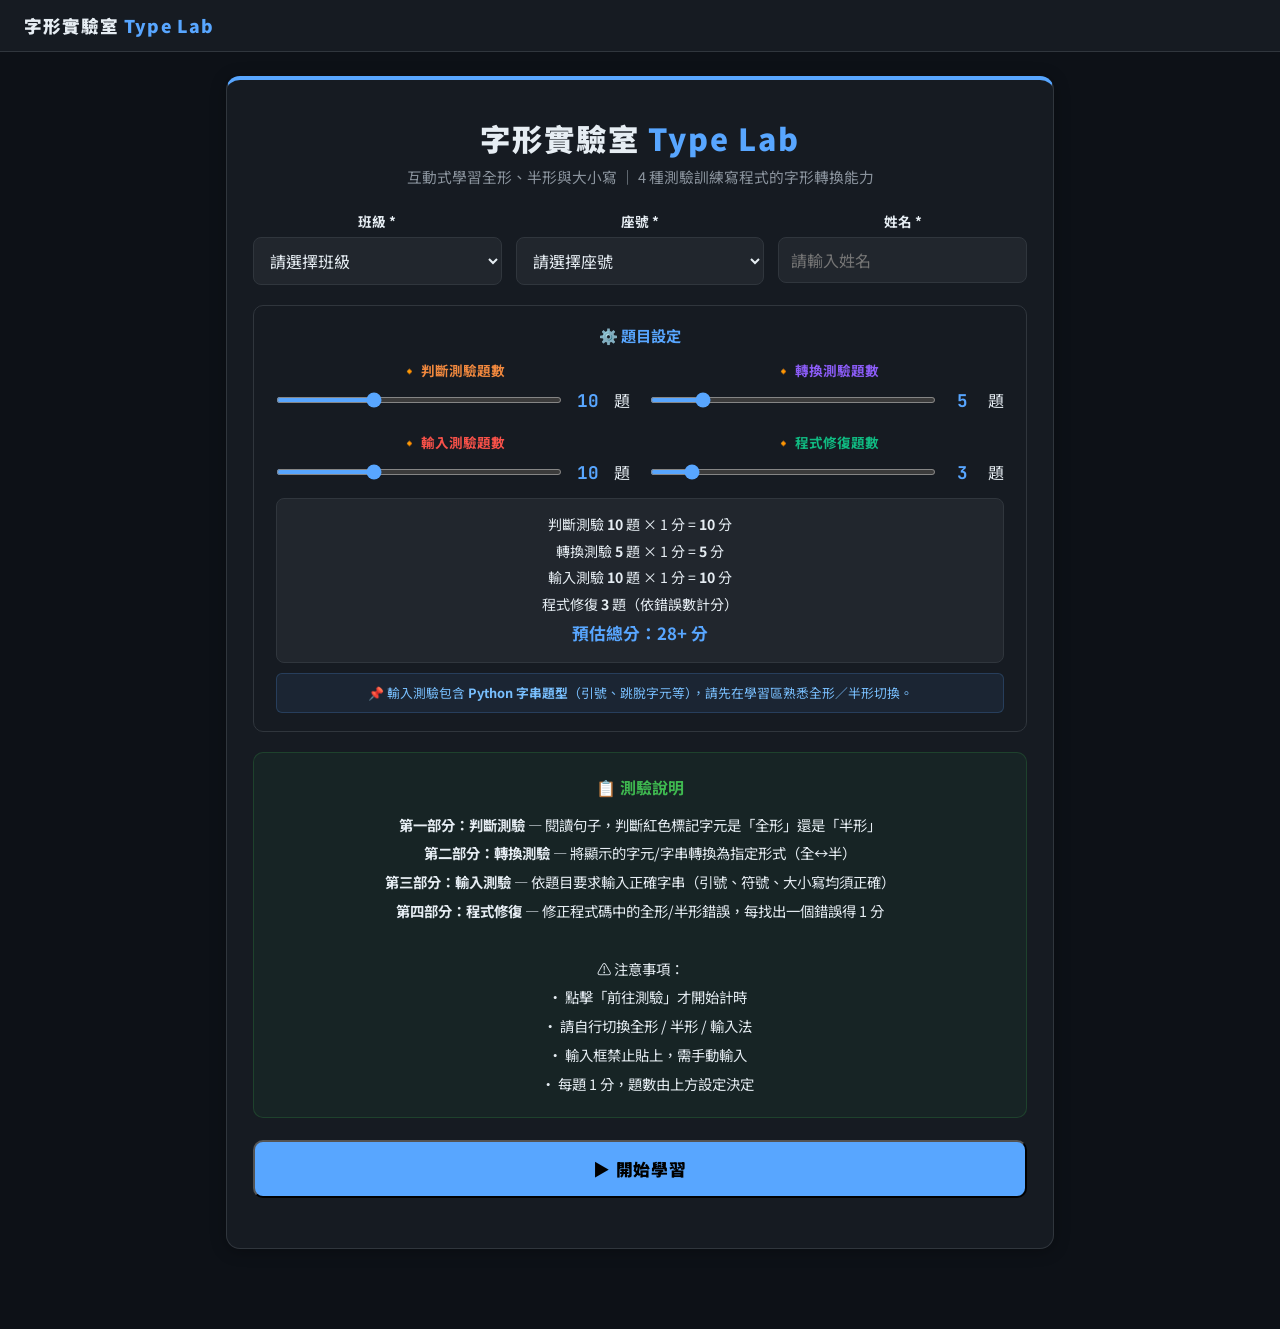
==== commit 8a5b2ced: "Add files via upload" ====
--- a/font_type/font_type_final.html
+++ b/font_type/font_type_final.html
@@ -5,211 +5,7 @@
     <meta name="viewport" content="width=device-width, initial-scale=1.0">
     <title>字形實驗室 | Type Lab</title>
     <link href="https://fonts.googleapis.com/css2?family=Noto+Sans+TC:wght@400;500;700;900&family=JetBrains+Mono:wght@400;700&display=swap" rel="stylesheet">
-    <style>
-        :root {
-            --bg:#0d1117; --card:#161b22; --text:#e6edf3; --muted:#8b949e;
-            --half-color:#79c0ff; --half-bg:rgba(88,166,255,0.12);
-            --full-color:#3fb950; --full-bg:rgba(63,185,80,0.12);
-            --quiz-color:#f85149; --identify-color:#f0883e;
-            --accent:#58a6ff; --grid-line:#21262d; --border:#30363d;
-            --header-bg:#161b22;
-        }
-        *{box-sizing:border-box;margin:0;padding:0;}
-        body{-webkit-user-select:none;-moz-user-select:none;user-select:none;}
-        textarea,input,select{-webkit-user-select:text;-moz-user-select:text;user-select:text;}
-        body{font-family:'Noto Sans TC',"Microsoft JhengHei",sans-serif;background:var(--bg);color:var(--text);min-height:100vh;}
-
-        /* Header */
-        ::-webkit-scrollbar{width:6px;}
-        ::-webkit-scrollbar-track{background:transparent;}
-        ::-webkit-scrollbar-thumb{background:var(--border);border-radius:3px;}
-
-        .site-header{background:var(--header-bg);color:var(--text);padding:13px 24px;display:flex;align-items:center;justify-content:space-between;position:sticky;top:0;z-index:200;border-bottom:1px solid var(--border);}
-        .site-header h1{font-size:1.1rem;font-weight:900;letter-spacing:.06em;}
-        .site-header h1 span{color:var(--accent);}
-        #timer-display{font-family:'JetBrains Mono',monospace;font-size:1.35rem;font-weight:700;background:rgba(255,255,255,.1);padding:5px 15px;border-radius:8px;letter-spacing:.1em;color:#fbbf24;display:none;}
-        #timer-display.running{display:block;}
-
-        .main-wrap{max-width:860px;margin:0 auto;padding:24px 16px 60px;}
-
-        /* Card */
-        .card{background:var(--card);border-radius:14px;box-shadow:0 2px 16px rgba(0,0,0,.3);padding:26px;margin-bottom:20px;border:1px solid var(--border);border-top:4px solid transparent;}
-        .card h2{font-size:1.1rem;font-weight:700;margin-bottom:14px;display:flex;align-items:center;gap:10px;flex-wrap:wrap;}
-        .card-desc{font-size:.88rem;color:var(--muted);background:#21262d;border:1px solid var(--border);padding:11px 14px;border-radius:8px;margin-bottom:16px;line-height:1.75;}
-
-        /* Grid bg */
-        .grid-bg{background-image:linear-gradient(var(--grid-line) 1px,transparent 1px),linear-gradient(90deg,var(--grid-line) 1px,transparent 1px);background-size:20px 20px;background-position:-1px -1px;background-color:#0d1117;}
-
-        /* Progress */
-        .progress-wrap{background:#21262d;border-radius:99px;height:8px;margin-bottom:14px;overflow:hidden;}
-        .progress-fill{height:100%;border-radius:99px;transition:width .4s ease;}
-        .pf-id{background:linear-gradient(90deg,#f0883e,#d18616);}
-        .pf-conv{background:linear-gradient(90deg,#8b5cf6,#6d28d9);}
-        .pf-quiz{background:linear-gradient(90deg,#f85149,#da3633);}
-        .pf-repair{background:linear-gradient(90deg,#10b981,#059669);}
-
-        /* Badge */
-        .badge{font-size:.72rem;padding:3px 10px;border-radius:99px;font-weight:600;}
-        .badge-wait{background:rgba(227,179,65,0.15);color:#e3b341;border:1px solid rgba(227,179,65,0.3);}
-        .badge-done{background:rgba(63,185,80,0.15);color:#3fb950;border:1px solid rgba(63,185,80,0.3);}
-
-        /* Buttons */
-        .btn{padding:9px 20px;border:none;border-radius:8px;cursor:pointer;font-weight:700;font-family:inherit;font-size:.9rem;transition:all .15s;}
-        .btn:active{transform:translateY(1px);}
-        .btn:disabled{opacity:.4;cursor:not-allowed;}
-
-        /* Intro page */
-        .intro-hero{text-align:center;padding:10px 0 24px;}
-        .big-title{font-size:1.9rem;font-weight:900;letter-spacing:.06em;margin-bottom:6px;}
-        .big-title span{color:var(--accent);}
-        .intro-hero>p{color:var(--muted);font-size:.92rem;margin-bottom:24px;}
-
-        .student-form{display:grid;grid-template-columns:1fr 1fr 1fr;gap:14px;margin-bottom:20px;}
-        @media(max-width:580px){.student-form{grid-template-columns:1fr;}}
-        .form-group label{display:block;font-weight:700;font-size:.85rem;margin-bottom:6px;}
-        .form-group select,.form-group input{width:100%;padding:10px 12px;border:1px solid var(--border);border-radius:8px;font-size:1rem;font-family:inherit;outline:none;background:#21262d;color:var(--text);transition:border-color .15s;}
-        .form-group select:focus,.form-group input:focus{border-color:var(--accent);}
-
-        /* 題數設定 */
-        .quiz-settings{background:#161b22;border:1px solid #30363d;border-radius:10px;padding:18px 22px;margin-bottom:20px;}
-        .quiz-settings h3{color:var(--accent);font-size:.95rem;font-weight:700;margin-bottom:14px;}
-        .settings-grid{display:grid;grid-template-columns:1fr 1fr;gap:20px;}
-        @media(max-width:500px){.settings-grid{grid-template-columns:1fr;}}
-        .setting-item label{display:block;font-size:.85rem;font-weight:700;margin-bottom:8px;color:var(--text);}
-        .slider-row{display:flex;align-items:center;gap:12px;}
-        .slider-row input[type=range]{flex:1;height:6px;accent-color:var(--accent);cursor:pointer;}
-        .slider-val{font-family:'JetBrains Mono',monospace;font-size:1.1rem;font-weight:700;color:var(--accent);min-width:28px;text-align:center;}
-        .score-preview{margin-top:14px;background:#21262d;border:1px solid #30363d;border-radius:8px;padding:12px 16px;font-size:.88rem;line-height:1.9;color:var(--text);}
-        .score-preview .sp-total{font-size:1.05rem;font-weight:700;color:var(--accent);}
-        .guaranteed-note{margin-top:10px;font-size:.8rem;color:#79c0ff;background:rgba(88,166,255,0.08);border:1px solid rgba(88,166,255,0.2);border-radius:6px;padding:8px 12px;line-height:1.7;}
-
-        .rules-box{background:rgba(63,185,80,0.06);border:1px solid rgba(63,185,80,0.2);border-radius:10px;padding:18px 22px;margin-bottom:22px;font-size:.9rem;line-height:2;}
-        .rules-box h3{color:#3fb950;margin-bottom:8px;font-size:1rem;}
-
-        .btn-start,.btn-to-quiz,.btn-view-result,.btn-submit-gas,.btn-retry{width:100%;border-radius:10px;cursor:pointer;font-weight:700;font-family:inherit;}
-        .btn-start{padding:15px;background:var(--accent);color:#000;font-size:1.05rem;font-weight:900;letter-spacing:.05em;transition:background .2s;}
-        .btn-start:hover{background:#79b8ff;}
-
-        /* Learn page */
-        .case-controls{display:flex;gap:10px;margin-bottom:14px;flex-wrap:wrap;}
-        .btn-case{background:rgba(188,140,255,0.1);color:#bc8cff;border:1px solid rgba(188,140,255,0.3);}
-        .btn-case:hover,.btn-case.active{background:#bc8cff;color:#000;}
-        .comparison-box{display:grid;grid-template-columns:1fr 1fr;gap:18px;}
-        @media(max-width:540px){.comparison-box{grid-template-columns:1fr;}}
-        .input-group label{display:block;font-weight:700;font-size:.85rem;margin-bottom:6px;}
-        .label-half{color:var(--half-color);}
-        .label-full{color:var(--full-color);}
-        textarea{width:100%;height:120px;font-family:'JetBrains Mono','Courier New',monospace;font-size:20px;line-height:20px;padding:0;border:1px solid var(--border);resize:none;outline:none;letter-spacing:0;background:#0d1117;color:var(--text);}
-        .textarea-wrapper{padding:10px;border:1px solid var(--border);border-radius:6px;background:#0d1117;}
-        #halfInput{background:rgba(88,166,255,0.08);color:var(--half-color);}
-        #fullOutput{background:rgba(63,185,80,0.08);color:var(--full-color);}
-        .switch-tabs{display:flex;border-bottom:1px solid var(--border);margin-bottom:14px;flex-wrap:wrap;}
-        .tab{padding:10px 18px;cursor:pointer;opacity:.5;font-size:.9rem;color:var(--muted);}
-        .tab.active{opacity:1;border-bottom:3px solid var(--accent);font-weight:700;color:var(--accent);}
-        .keyboard-visual{display:flex;justify-content:center;gap:10px;margin-top:18px;flex-wrap:wrap;}
-        .key{border:2px solid var(--border);border-radius:6px;padding:10px 15px;font-family:'JetBrains Mono',monospace;font-weight:700;box-shadow:0 4px 0 #21262d;background:#21262d;color:var(--text);transition:.1s;font-size:.9rem;}
-        .key.active{transform:translateY(4px);box-shadow:none;background:rgba(88,166,255,0.2);border-color:var(--accent);color:var(--accent);}
-        .btn-to-quiz{padding:14px;background:#21262d;color:var(--text);border:1px solid var(--border);transition:all .2s;margin-top:6px;}
-        .btn-to-quiz:hover{border-color:var(--accent);color:var(--accent);}
-
-        /* Quiz page */
-        .identify-card{border-top-color:var(--identify-color);}
-        .quiz-input-card{border-top-color:var(--quiz-color);}
-        .q-progress{font-size:.85rem;color:var(--muted);text-align:center;margin-bottom:8px;}
-
-        .id-sentence-box{background:#21262d;border:2px dashed var(--identify-color);border-radius:10px;padding:20px 18px;font-family:'JetBrains Mono','Courier New',monospace;font-size:1.2rem;line-height:2;margin-bottom:16px;min-height:80px;word-break:break-all;color:var(--text);}
-        .id-sentence-box .mk{color:#f85149;text-decoration:underline;text-underline-offset:5px;font-weight:700;background:rgba(248,81,73,0.15);border-radius:4px;padding:0 4px;font-size:1.4rem;}
-        .id-q-label{font-size:.85rem;color:var(--muted);margin-bottom:10px;}
-        .id-btns{display:flex;gap:16px;justify-content:center;margin-bottom:14px;flex-wrap:wrap;}
-        .btn-half{background:var(--half-bg);color:var(--half-color);border:2px solid var(--half-color);padding:12px 28px;border-radius:8px;}
-        .btn-half:hover:not(:disabled){background:var(--half-color);color:#000;}
-        .btn-full{background:var(--full-bg);color:var(--full-color);border:2px solid var(--full-color);padding:12px 28px;border-radius:8px;}
-        .btn-full:hover:not(:disabled){background:var(--full-color);color:#000;}
-
-        .quiz-q-box{background:#21262d;border:2px solid rgba(248,81,73,0.4);border-radius:10px;padding:18px;font-size:1rem;line-height:1.85;margin-bottom:14px;color:var(--text);}
-        .answer-preview{font-family:'JetBrains Mono','Courier New',monospace;font-size:1.4rem;color:var(--text);background:#21262d;border-radius:6px;padding:8px 14px;margin-top:10px;display:inline-block;letter-spacing:.06em;}
-        .quiz-answer-row{display:flex;gap:10px;align-items:center;margin-bottom:12px;flex-wrap:wrap;}
-        .quiz-input{font-family:'JetBrains Mono','Courier New',monospace;font-size:1.45rem;padding:8px 14px;border:2px solid var(--border);border-radius:8px;flex:1;min-width:200px;outline:none;transition:border-color .15s;letter-spacing:.05em;background:#21262d;color:var(--text);}
-        .quiz-input:focus{border-color:var(--quiz-color);}
-        .btn-submit-quiz{background:var(--quiz-color);color:#fff;padding:10px 22px;border-radius:8px;white-space:nowrap;}
-        .btn-submit-quiz:hover:not(:disabled){background:#991b1b;}
-
-        .feedback-box{padding:12px 16px;border-radius:8px;font-size:.88rem;margin-bottom:10px;display:none;line-height:1.7;}
-        .feedback-box.correct{background:rgba(63,185,80,0.08);color:#3fb950;border:1px solid rgba(63,185,80,0.3);}
-        .feedback-box.wrong{background:rgba(248,81,73,0.08);color:#f85149;border:1px solid rgba(248,81,73,0.3);}
-
-        /* 逐字比對 */
-        .char-diff{font-family:'JetBrains Mono','Courier New',monospace;font-size:.88rem;margin-top:10px;background:#21262d;border:1px solid var(--border);border-radius:6px;padding:10px 12px;line-height:2.2;display:none;}
-        .diff-row{display:flex;gap:8px;align-items:baseline;flex-wrap:wrap;margin-bottom:2px;}
-        .diff-label{font-size:.78rem;color:var(--muted);width:72px;flex-shrink:0;font-family:inherit;}
-        .char-ok{color:#3fb950;}
-        .char-err{color:#f85149;font-weight:700;text-decoration:underline;}
-        .diff-hint{font-size:.82rem;color:#e3b341;margin-top:6px;font-family:inherit;}
-
-        .section-done{display:none;background:rgba(63,185,80,0.08);border:2px solid rgba(63,185,80,0.35);border-radius:10px;padding:18px;text-align:center;font-size:1rem;font-weight:700;color:#3fb950;margin-top:10px;}
-        .section-done.show{display:block;}
-
-        .btn-view-result{padding:14px;background:#3fb950;color:#000;border:none;transition:background .2s;margin-top:6px;}
-        .btn-view-result:hover{background:#2ea043;}
-
-        /* Result page */
-        .result-hero{text-align:center;padding:24px 0 18px;}
-        .score-circle{width:140px;height:140px;background:linear-gradient(135deg,#1f6feb,#58a6ff);border-radius:50%;display:flex;flex-direction:column;align-items:center;justify-content:center;margin:0 auto 14px;box-shadow:0 8px 24px rgba(88,166,255,.25);}
-        .score-num{font-size:2.4rem;font-weight:900;color:#fff;line-height:1;font-family:'JetBrains Mono',monospace;}
-        .score-denom{font-size:.85rem;color:rgba(255,255,255,.75);}
-        .student-name{font-size:1.05rem;font-weight:700;margin-bottom:4px;}
-        .time-taken{font-size:.85rem;color:var(--muted);}
-
-        .score-breakdown{display:grid;grid-template-columns:1fr 1fr;gap:14px;margin-bottom:18px;}
-        @media(max-width:460px){.score-breakdown{grid-template-columns:1fr;}}
-        .score-part{text-align:center;padding:16px;border-radius:10px;}
-        .sp-id{background:rgba(240,136,62,0.08);border:1px solid rgba(240,136,62,0.3);}
-        .sp-quiz{background:rgba(248,81,73,0.08);border:1px solid rgba(248,81,73,0.3);}
-        .part-num{font-size:1.9rem;font-weight:900;font-family:'JetBrains Mono',monospace;color:var(--text);}
-        .part-denom{font-size:.85rem;color:var(--muted);}
-
-        .cat-row{display:flex;align-items:center;gap:10px;margin-bottom:9px;font-size:.87rem;}
-        .cat-label{width:90px;flex-shrink:0;}
-        .cat-bar-wrap{flex:1;background:#21262d;border-radius:99px;height:10px;overflow:hidden;}
-        .cat-bar-fill{height:100%;border-radius:99px;transition:width .6s ease;}
-        .cat-score{width:44px;text-align:right;font-weight:700;font-family:'JetBrains Mono',monospace;font-size:.82rem;}
-        .cat-icon{font-size:.95rem;}
-
-        .wrong-item{background:#21262d;border:1px solid rgba(240,136,62,0.3);border-radius:8px;padding:12px 14px;margin-bottom:8px;font-size:.87rem;line-height:1.75;}
-        .wi-q{color:var(--muted);margin-bottom:4px;font-size:.82rem;}
-        .wi-yours{color:#f85149;}
-        .wi-correct{color:#3fb950;font-weight:700;}
-        .wi-diff{font-family:'JetBrains Mono','Courier New',monospace;font-size:.82rem;margin-top:6px;background:#161b22;border:1px solid var(--border);border-radius:5px;padding:7px 10px;line-height:2;}
-
-        .detail-table{width:100%;border-collapse:collapse;font-size:.82rem;}
-        .detail-table th{background:#21262d;padding:8px 10px;text-align:left;border-bottom:2px solid var(--border);font-weight:700;color:var(--text);}
-        .detail-table td{padding:7px 10px;border-bottom:1px solid #21262d;color:var(--text);}
-        .detail-table .mono{font-family:'JetBrains Mono',monospace;}
-        .detail-table tr.c-row td{background:rgba(63,185,80,0.05);}
-        .detail-table tr.w-row td{background:rgba(248,81,73,0.05);}
-
-        .divider{border:none;border-top:1px solid var(--border);margin:20px 0;}
-        .sec-title{font-size:.95rem;font-weight:700;margin-bottom:12px;color:var(--text);}
-
-        .btn-submit-gas{padding:14px;background:var(--accent);color:#000;border:none;transition:background .2s;margin-bottom:10px;}
-        .btn-submit-gas:hover{background:#79b8ff;}
-        .btn-submit-gas:disabled{background:#21262d;color:var(--muted);cursor:not-allowed;}
-        .gas-notice{font-size:.8rem;color:var(--muted);text-align:center;margin-bottom:10px;}
-        .submit-msg{display:none;text-align:center;padding:13px;border-radius:8px;font-weight:700;margin-top:8px;}
-        .submit-msg.ok{background:rgba(63,185,80,0.12);color:#3fb950;border:1px solid rgba(63,185,80,0.3);}
-        .submit-msg.err{background:rgba(248,81,73,0.12);color:#f85149;border:1px solid rgba(248,81,73,0.3);}
-        .btn-retry{padding:12px;background:transparent;color:var(--text);font-size:.95rem;border:1px solid var(--border);transition:all .2s;margin-top:8px;}
-        .btn-retry:hover{border-color:var(--accent);color:var(--accent);}
-
-        .c-case{border-top-color:#bc8cff;}
-        .c-width{border-top-color:var(--full-color);}
-        .c-rule{border-top-color:#f0883e;}
-        .c-conv{border-top-color:#8b5cf6;}
-        .c-repair{border-top-color:#10b981;}
-        .c-key{border-top-color:#e3b341;}
-        .c-intro{border-top-color:var(--accent);}
-        .c-result{border-top-color:var(--accent);}
-    </style>
+    <link rel="stylesheet" href="style.css">
 </head>
 <body>
 
@@ -235,28 +31,12 @@
             <label>班級 *</label>
             <select id="sel-class">
                 <option value="">請選擇班級</option>
-                <optgroup label="七年級">
-                    <option>701</option><option>702</option><option>703</option><option>704</option><option>705</option>
-                    <option>706</option><option>707</option><option>708</option><option>709</option><option>710</option>
-                    <option>711</option><option>712</option><option>713</option><option>714</option><option>715</option>
-                </optgroup>
-                <optgroup label="八年級">
-                    <option>801</option><option>802</option><option>803</option><option>804</option><option>805</option>
-                    <option>806</option><option>807</option><option>808</option><option>809</option><option>810</option>
-                    <option>811</option><option>812</option><option>813</option><option>814</option><option>815</option>
-                </optgroup>
-                <optgroup label="九年級">
-                    <option>901</option><option>902</option><option>903</option><option>904</option><option>905</option>
-                    <option>906</option><option>907</option><option>908</option><option>909</option><option>910</option>
-                    <option>911</option><option>912</option><option>913</option><option>914</option><option>915</option>
-                </optgroup>
             </select>
         </div>
         <div class="form-group">
             <label>座號 *</label>
             <select id="sel-seat">
                 <option value="">請選擇座號</option>
-                <script>for(let i=1;i<=35;i++)document.write(`<option>${i}</option>`);</script>
             </select>
         </div>
         <div class="form-group">
@@ -264,6 +44,7 @@
             <input type="text" id="inp-name" placeholder="請輸入姓名" autocomplete="off"/>
         </div>
     </div>
+    <div class="form-err" id="form-err" role="alert" style="display:none"></div>
 
     <!-- 題數設定 -->
     <div class="quiz-settings">
@@ -309,11 +90,9 @@
             程式修復 <b>3</b> 題（依錯誤數計分）<br>
             <span class="sp-total">預估總分：25+ 分</span>
         </div>
+        <div class="lock-note" id="lock-note" style="display:none">🔒 測驗模式：題數已由老師鎖定，無法調整</div>
         <div class="guaranteed-note">
-            📌 無論題數設定為何，輸入測驗一定包含：<br>
-            ① Python 雙引號題（如 <code>"Hello"</code>）&nbsp;
-            ② Python 單引號題（如 <code>'Hello'</code>）&nbsp;
-            ③ Python 換行字串題（<code>"What is your name?\n"</code>）
+            📌 輸入測驗包含 <b>Python 字串題型</b>（引號、跳脫字元等），請先在學習區熟悉全形／半形切換。
         </div>
     </div>
 
@@ -332,6 +111,7 @@
     </div>
 
     <button class="btn-start" onclick="goToLearn()">▶ 開始學習</button>
+    <button class="btn-retry" id="btn-resume" style="display:none;margin-top:10px" onclick="restoreProgress()">↩️ 繼續上次未完成的作答</button>
 </div>
 </div>
 </div>
@@ -439,6 +219,8 @@
             <div class="tab active" data-tab="win-half-full" onclick="showTab('win-half-full')">全形/半形</div>
             <div class="tab" data-tab="win-case" onclick="showTab('win-case')">大小寫</div>
             <div class="tab" data-tab="win-ime" onclick="showTab('win-ime')">中英模式</div>
+            <div class="tab" data-tab="mac-ime" onclick="showTab('mac-ime')">macOS</div>
+            <div class="tab" data-tab="mobile-ime" onclick="showTab('mobile-ime')">手機/平板</div>
         </div>
         <div id="instruction-text" class="card-desc"></div>
         <div class="keyboard-visual" id="keyboard-visual"></div>
@@ -461,7 +243,7 @@
         </div>
         <div class="q-progress" id="id-progress">第 1 題 / 共 ? 題</div>
         <div class="progress-wrap"><div class="progress-fill pf-id" id="id-bar" style="width:0%"></div></div>
-        <div class="id-q-label">請判斷句子中紅色底線字元的字形類型：</div>
+        <div class="id-q-label">請判斷句子中紅色底線字元的字形類型：<span class="kbd-hint">（可按 1 = 半形／2 = 全形）</span></div>
         <div class="id-sentence-box" id="id-sentence"></div>
         <div class="id-btns">
             <button class="btn btn-half" id="btn-id-half" onclick="answerIdentify('half')">🔵 半形 Half-width</button>
@@ -487,11 +269,12 @@
         <div class="id-sentence-box" id="conv-display" style="font-size:1.8rem;text-align:center;letter-spacing:.15em;"></div>
         <div class="quiz-answer-row">
             <input type="text" class="quiz-input" id="conv-input"
-                   placeholder="在此輸入轉換結果" maxlength="30" autocomplete="off"
-                   autocorrect="off" autocapitalize="off" spellcheck="false"
-                   onkeydown="if(event.key==='Enter')submitConvAnswer()"/>
-            <button class="btn btn-submit-quiz" onclick="submitConvAnswer()">確認送出</button>
-        </div>
+                   placeholder="在此輸入轉換結果" autocomplete="new-password"
+                   autocorrect="off" autocapitalize="off" spellcheck="false" inputmode="text"/>
+            <button type="button" class="btn btn-submit-quiz" onclick="submitConvAnswer()">確認送出</button>
+            <button type="button" class="btn btn-skip" onclick="skipConvQuestion()">跳過（0 分）</button>
+        </div>
+        <div class="input-meta"><span class="ime-hint" id="conv-ime"></span><span class="len-count" id="conv-len"></span><span class="width-badge" id="conv-width"></span></div>
         <div class="feedback-box" id="conv-feedback" aria-live="polite">
             <div id="conv-fb-text"></div>
             <div class="char-diff" id="conv-char-diff"></div>
@@ -514,11 +297,12 @@
         <div class="quiz-q-box" id="quiz-question">載入中…</div>
         <div class="quiz-answer-row">
             <input type="text" class="quiz-input" id="quiz-input"
-                   placeholder="在此輸入" maxlength="30" autocomplete="off"
-                   autocorrect="off" autocapitalize="off" spellcheck="false"
-                   onkeydown="if(event.key==='Enter')submitQuizAnswer()"/>
-            <button class="btn btn-submit-quiz" onclick="submitQuizAnswer()">確認送出</button>
-        </div>
+                   placeholder="在此輸入" autocomplete="new-password"
+                   autocorrect="off" autocapitalize="off" spellcheck="false" inputmode="text"/>
+            <button type="button" class="btn btn-submit-quiz" onclick="submitQuizAnswer()">確認送出</button>
+            <button type="button" class="btn btn-skip" onclick="skipQuizQuestion()">跳過（0 分）</button>
+        </div>
+        <div class="input-meta"><span class="ime-hint" id="quiz-ime"></span><span class="len-count" id="quiz-len"></span><span class="width-badge" id="quiz-width"></span></div>
         <div class="feedback-box" id="quiz-feedback" aria-live="polite">
             <div id="quiz-fb-text"></div>
             <div class="char-diff" id="char-diff"></div>
@@ -534,19 +318,22 @@
         <h2>程式修復 <span class="badge badge-wait" id="repair-badge">未完成</span></h2>
         <div class="card-desc">
             以下程式碼含有全形/半形錯誤，請輸入<b>修正後的完整版本</b>。每找出一個錯誤得 1 分。<br>
-            ⚠️ 輸入框禁止貼上，需手動輸入。按 Enter 或點「確認」送出。
+            ⚠️ 輸入框禁止貼上，需手動輸入。Enter 換行，<b>Ctrl+Enter</b> 或點「確認」送出。
         </div>
         <div class="q-progress" id="repair-progress">第 1 題 / 共 ? 題</div>
         <div class="progress-wrap"><div class="progress-fill pf-repair" id="repair-bar" style="width:0%"></div></div>
         <div class="id-q-label">修正以下程式碼中的全形/半形錯誤：</div>
         <div class="quiz-q-box" id="repair-display" style="font-size:1.15rem;"></div>
-        <div class="quiz-answer-row">
-            <input type="text" class="quiz-input" id="repair-input"
-                   placeholder="在此輸入修正後的程式碼" maxlength="60" autocomplete="off"
-                   autocorrect="off" autocapitalize="off" spellcheck="false"
-                   onkeydown="if(event.key==='Enter')submitRepairAnswer()"/>
-            <button class="btn btn-submit-quiz" onclick="submitRepairAnswer()">確認送出</button>
-        </div>
+        <div class="quiz-answer-row quiz-answer-col">
+            <textarea class="quiz-input quiz-textarea" id="repair-input"
+                   placeholder="在此輸入修正後的程式碼（Enter 換行，Ctrl+Enter 送出）" autocomplete="new-password"
+                   autocorrect="off" autocapitalize="off" spellcheck="false" inputmode="text" rows="3"></textarea>
+            <div class="quiz-btn-col">
+                <button type="button" class="btn btn-submit-quiz" onclick="submitRepairAnswer()">確認送出</button>
+                <button type="button" class="btn btn-skip" onclick="skipRepairQuestion()">跳過（0 分）</button>
+            </div>
+        </div>
+        <div class="input-meta"><span class="ime-hint" id="repair-ime"></span><span class="len-count" id="repair-len"></span><span class="width-badge" id="repair-width"></span></div>
         <div class="feedback-box" id="repair-feedback" aria-live="polite">
             <div id="repair-fb-text"></div>
             <div class="char-diff" id="repair-char-diff"></div>
@@ -617,1012 +404,29 @@
     </div>
 
     <hr class="divider">
-    <div class="card-desc">請確認資料後送出成績到老師的 Google 試算表。</div>
-    <button class="btn-submit-gas" id="btn-gas" onclick="submitToGAS()">📤 送出成績到 Google 試算表</button>
-    <p class="gas-notice">⚙️ 請老師將 GAS Web App URL 填入程式碼 <b>GAS_URL</b> 變數後即可啟用。</p>
+    <div class="card-desc auto-status" id="auto-status">⏳ 成績計算中…</div>
+    <button class="btn-submit-gas" id="btn-gas" onclick="submitToGAS(false)">📤 送出成績到 Google 試算表</button>
     <div class="submit-msg" id="submit-msg" aria-live="polite"></div>
-    <button class="btn-retry" onclick="location.reload()">🔄 重新作答</button>
+    <button class="btn-retry" onclick="confirmRetry()">🔄 重新作答</button>
 </div>
 </div>
 
 </div><!-- /main-wrap -->
 
-<script>
-// ══════════════════════════════════════
-// ⚙️ 老師請填入 GAS Web App URL
-// ══════════════════════════════════════
-const GAS_URL = "https://script.google.com/macros/s/AKfycbwUdXel8EFgb16LaDq1e5pe7HajQlbsx6t23sphyLOFgkImhQZHrf0PktMwXVwA_dSS/exec"; // 例："https://script.google.com/macros/s/XXXXX/exec"
-
-// ══════════════════════════════════════
-// 防複製 / 防貼上
-// ══════════════════════════════════════
-document.addEventListener('contextmenu',e=>e.preventDefault());
-document.addEventListener('keydown',e=>{
-    const tag=e.target.tagName;
-    if(tag==='SELECT')return;
-    if(tag==='INPUT'||tag==='TEXTAREA'){
-        if((e.ctrlKey||e.metaKey)&&e.key.toLowerCase()==='v')e.preventDefault();
-        return;
-    }
-    if((e.ctrlKey||e.metaKey)&&['c','a','u','s','p'].includes(e.key.toLowerCase()))e.preventDefault();
-    if(e.key==='F12')e.preventDefault();
-});
-document.addEventListener('paste',e=>{
-    if(e.target.tagName==='INPUT'||e.target.tagName==='TEXTAREA')e.preventDefault();
-});
-
-// ══════════════════════════════════════
-// 計時器（前往測驗才啟動）
-// ══════════════════════════════════════
-let timerSec=0,timerInterval=null;
-function startTimer(){
-    timerSec=0;
-    document.getElementById('timer-display').classList.add('running');
-    timerInterval=setInterval(()=>{
-        timerSec++;
-        const m=String(Math.floor(timerSec/60)).padStart(2,'0');
-        const s=String(timerSec%60).padStart(2,'0');
-        document.getElementById('timer-display').textContent=`${m}:${s}`;
-    },1000);
-}
-function stopTimer(){clearInterval(timerInterval);}
-function fmtTime(sec){return`${Math.floor(sec/60)} 分 ${sec%60} 秒`;}
-
-// ══════════════════════════════════════
-// 題數設定
-// ══════════════════════════════════════
-let SET_ID=10,SET_CONV=5,SET_QUIZ=10,SET_REPAIR=3;
-
-function updateSettings(){
-    SET_ID=parseInt(document.getElementById('slider-id').value);
-    SET_CONV=parseInt(document.getElementById('slider-conv').value);
-    SET_QUIZ=parseInt(document.getElementById('slider-quiz').value);
-    SET_REPAIR=parseInt(document.getElementById('slider-repair').value);
-    document.getElementById('val-id').textContent=SET_ID;
-    document.getElementById('val-conv').textContent=SET_CONV;
-    document.getElementById('val-quiz').textContent=SET_QUIZ;
-    document.getElementById('val-repair').textContent=SET_REPAIR;
-    const total=SET_ID+SET_CONV+SET_QUIZ+SET_REPAIR;
-    document.getElementById('score-preview').innerHTML=
-        `判斷測驗 <b>${SET_ID}</b> 題 × 1 分 = <b>${SET_ID}</b> 分<br>`+
-        `轉換測驗 <b>${SET_CONV}</b> 題 × 1 分 = <b>${SET_CONV}</b> 分<br>`+
-        `輸入測驗 <b>${SET_QUIZ}</b> 題 × 1 分 = <b>${SET_QUIZ}</b> 分<br>`+
-        `程式修復 <b>${SET_REPAIR}</b> 題（依錯誤數計分）<br>`+
-        `<span class="sp-total">預估總分：${total}+ 分</span>`;
-}
-
-// ══════════════════════════════════════
-// 頁面切換
-// ══════════════════════════════════════
-const PAGES=['page-intro','page-learn','page-quiz','page-result'];
-function showPage(id){
-    PAGES.forEach(p=>document.getElementById(p).style.display='none');
-    document.getElementById(id).style.display='block';
-    window.scrollTo(0,0);
-}
-
-let studentInfo={};
-
-function goToLearn(){
-    const cls=document.getElementById('sel-class').value;
-    const seat=document.getElementById('sel-seat').value;
-    const name=document.getElementById('inp-name').value.trim();
-    if(!cls||!seat||!name){alert('請填寫班級、座號與姓名後再開始！');return;}
-    studentInfo={cls,seat,name};
-    initLearn();
-    showPage('page-learn');
-}
-
-function goToQuiz(){
-    startTimer(); // ← 前往測驗才開始計時
-    initIdentify();
-    initConv();
-    initQuiz();
-    initRepair();
-    showPage('page-quiz');
-}
-
-function goToResult(){
-    if(!idDone||!convDone||!quizDone||!repairDone){alert('請先完成四個測驗！');return;}
-    stopTimer();
-    buildResult();
-    showPage('page-result');
-}
-
-// ══════════════════════════════════════
-// 學習區
-// ══════════════════════════════════════
-function initLearn(){
-    const ci=document.getElementById('caseInput');
-    let orig=ci.value;
-    ci.addEventListener('input',e=>orig=e.target.value);
-    window._setCase=(type,btn)=>{
-        document.querySelectorAll('.btn-case').forEach(b=>b.classList.remove('active'));
-        if(btn)btn.classList.add('active');
-        ci.value=type==='upper'?orig.toUpperCase():type==='lower'?orig.toLowerCase():orig;
-    };
-    const hi=document.getElementById('halfInput');
-    const fo=document.getElementById('fullOutput');
-    hi.addEventListener('input',()=>fo.value=toFull(hi.value));
-    fo.value=toFull(hi.value);
-    showTab('win-half-full');
-}
-function setCase(t,el){if(window._setCase)window._setCase(t,el);}
-
-const TAB_MAP={
-    'win-half-full':{text:'Windows 切換全形/半形：通常使用 <b>Shift + 空白鍵</b>。',keys:['Shift','+','Space']},
-    'win-case':{text:'按 <b>Caps Lock</b> 切換大小寫（指示燈亮=大寫）。<br>小寫狀態下 <b>Shift + 字母</b> 輸入大寫；<b>Shift + 數字鍵</b> 輸入上方符號（Shift+1=!，Shift+;=:）。',keys:['Caps Lock']},
-    'win-ime':{text:'Windows 中英模式：使用 <b>Shift</b> 鍵在中文輸入法與英數之間切換。',keys:['Shift']}
-};
-function showTab(id){
-    document.querySelectorAll('.tab').forEach(t=>t.classList.remove('active'));
-    const el=document.querySelector(`.tab[data-tab="${id}"]`);
-    if(el)el.classList.add('active');
-    const cur=TAB_MAP[id];if(!cur)return;
-    document.getElementById('instruction-text').innerHTML=cur.text;
-    const kv=document.getElementById('keyboard-visual');kv.innerHTML='';
-    cur.keys.forEach(k=>{const d=document.createElement('div');d.className='key';d.textContent=k;kv.appendChild(d);});
-    setTimeout(()=>{
-        kv.querySelectorAll('.key').forEach(k=>k.classList.add('active'));
-        setTimeout(()=>kv.querySelectorAll('.key').forEach(k=>k.classList.remove('active')),300);
-    },50);
-}
-
-// ══════════════════════════════════════
-// 分類顏色
-// ══════════════════════════════════════
-const CAT_COLOR={
-    '半形英文':'#3b82f6','抬頭大寫':'#8b5cf6','全形英文':'#0891b2',
-    '半形數字':'#f59e0b','全形數字':'#d97706','半形符號':'#10b981',
-    '全形符號':'#059669','中文標點':'#ef4444','Python符號':'#6366f1',
-    '程式碼找錯':'#f0883e','轉換練習':'#8b5cf6','程式碼修復':'#10b981'
-};
-
-// ══════════════════════════════════════
-// 判斷題題庫（110 題，含程式碼找錯）
-// ══════════════════════════════════════
-const ID_POOL=[
-    // ─── 半形英文（10） ───
-    {s:'我的 email 是 {M}andy@gmail.com',           m:'a', t:'half',cat:'半形英文'},
-    {s:'請在 username 欄填入 {M}user123',            m:'u', t:'half',cat:'半形英文'},
-    {s:'The folder is named {M}documents',           m:'d', t:'half',cat:'半形英文'},
-    {s:'網址輸入 {M}www.school.edu.tw',              m:'w', t:'half',cat:'半形英文'},
-    {s:'Press {M}enter to confirm',                  m:'e', t:'half',cat:'半形英文'},
-    {s:'請從 {M}downloads 下載檔案',                 m:'d', t:'half',cat:'半形英文'},
-    {s:'用 {M}vscode 編輯程式碼',                    m:'v', t:'half',cat:'半形英文'},
-    {s:'在 {M}cmd 中執行指令',                       m:'c', t:'half',cat:'半形英文'},
-    {s:'上傳到 {M}github 儲存庫',                    m:'g', t:'half',cat:'半形英文'},
-    {s:'安裝 {M}python 套件',                        m:'p', t:'half',cat:'半形英文'},
-    // ─── 抬頭大寫（10） ───
-    {s:'{M}Taiwan is a beautiful island.',           m:'T', t:'half',cat:'抬頭大寫'},
-    {s:'My name is {M}Andy Chen.',                   m:'A', t:'half',cat:'抬頭大寫'},
-    {s:'Press {M}Ctrl + C to copy.',                 m:'C', t:'half',cat:'抬頭大寫'},
-    {s:'公司名稱是 {M}Best Tech Co.',                m:'B', t:'half',cat:'抬頭大寫'},
-    {s:'{M}Windows 是微軟作業系統。',                m:'W', t:'half',cat:'抬頭大寫'},
-    {s:'今天是{M}Monday。',                          m:'M', t:'half',cat:'抬頭大寫'},
-    {s:'王先生姓 {M}Wang。',                         m:'W', t:'half',cat:'抬頭大寫'},
-    {s:'{M}Python 是一種程式語言。',                 m:'P', t:'half',cat:'抬頭大寫'},
-    {s:'請閱讀第 {M}Section 5。',                    m:'S', t:'half',cat:'抬頭大寫'},
-    {s:'{M}Constitution 是憲法。',                   m:'C', t:'half',cat:'抬頭大寫'},
-    // ─── 全形英文（10） ───
-    {s:'表單上寫的是 {M}Ａndy，應改為半形',          m:'Ａ',t:'full',cat:'全形英文'},
-    {s:'帳號不小心輸入了 {M}ｕser123',               m:'ｕ',t:'full',cat:'全形英文'},
-    {s:'密碼誤輸入為 {M}Ｐassword123',               m:'Ｐ',t:'full',cat:'全形英文'},
-    {s:'文件中出現了 {M}ｅmail 全形字',              m:'ｅ',t:'full',cat:'全形英文'},
-    {s:'報告標題寫成了 {M}Ｔype Lab',                m:'Ｔ',t:'full',cat:'全形英文'},
-    {s:'信件開頭寫了 {M}Ｄear Sir',                  m:'Ｄ',t:'full',cat:'全形英文'},
-    {s:'稱謂誤用 {M}Ｍr. Wang',                      m:'Ｍ',t:'full',cat:'全形英文'},
-    {s:'欄位標題為 {M}Ｎame，應改半形',              m:'Ｎ',t:'full',cat:'全形英文'},
-    {s:'註解中有 {M}ＦIXME 未修正',                  m:'Ｆ',t:'full',cat:'全形英文'},
-    {s:'網址輸入了 {M}ｗww.google.com',               m:'ｗ',t:'full',cat:'全形英文'},
-    // ─── 半形數字（10） ───
-    {s:'我的座號是 {M}12 號',                        m:'1', t:'half',cat:'半形數字'},
-    {s:'電話 0{M}912-345-678',                      m:'9', t:'half',cat:'半形數字'},
-    {s:'port 號為 :{M}8080',                        m:'8', t:'half',cat:'半形數字'},
-    {s:'今天氣溫是 {M}25 度',                        m:'2', t:'half',cat:'半形數字'},
-    {s:'教室在 {M}3 樓',                             m:'3', t:'half',cat:'半形數字'},
-    {s:'IP 位址為 192{M}.168.1.1',                   m:'.', t:'half',cat:'半形數字'},
-    {s:'現場來了 {M}50 人',                          m:'5', t:'half',cat:'半形數字'},
-    {s:'版本號為 v{M}2.0.1',                        m:'2', t:'half',cat:'半形數字'},
-    {s:'目前氣溫 {M}28°C',                          m:'2', t:'half',cat:'半形數字'},
-    {s:'地址在 {M}168 號',                          m:'1', t:'half',cat:'半形數字'},
-    // ─── 全形數字（10） ───
-    {s:'報名表填了 {M}１２ 號',                      m:'１',t:'full',cat:'全形數字'},
-    {s:'合約書是 {M}２０２４ 年',                    m:'２',t:'full',cat:'全形數字'},
-    {s:'表單金額 {M}５００ 元',                      m:'５',t:'full',cat:'全形數字'},
-    {s:'頁碼為 第 {M}３ 頁',                         m:'３',t:'full',cat:'全形數字'},
-    {s:'試卷編號 {M}００１',                         m:'０',t:'full',cat:'全形數字'},
-    {s:'日期寫成 {M}２０２４-０１',                  m:'２',t:'full',cat:'全形數字'},
-    {s:'緊急電話 {M}９９９',                         m:'９',t:'full',cat:'全形數字'},
-    {s:'價格為 NT{M}３００ 元',                      m:'３',t:'full',cat:'全形數字'},
-    {s:'樓層標示為 B{M}１',                          m:'１',t:'full',cat:'全形數字'},
-    {s:'密碼設為 {M}１２３４５６',                    m:'１',t:'full',cat:'全形數字'},
-    // ─── 半形符號（10） ───
-    {s:'Email: andy{M}@school.edu',                  m:'@', t:'half',cat:'半形符號'},
-    {s:'Hello{M}, how are you?',                     m:',', t:'half',cat:'半形符號'},
-    {s:'路徑用 {M}/ 分隔',                           m:'/', t:'half',cat:'半形符號'},
-    {s:'Shift{M}+1 輸入驚嘆號',                      m:'+', t:'half',cat:'半形符號'},
-    {s:'程式碼中 {M}( 開始函數',                     m:'(', t:'half',cat:'半形符號'},
-    {s:'備註標示 P{M}.S.',                           m:'.', t:'half',cat:'半形符號'},
-    {s:'變數命名用底線 {M}_ 開頭',                    m:'_', t:'half',cat:'半形符號'},
-    {s:'折扣為 {M}% 百分比',                         m:'%', t:'half',cat:'半形符號'},
-    {s:'條件判斷 {M}>= 表示大於等於',                 m:'>', t:'half',cat:'半形符號'},
-    {s:'快速鍵為 Ctrl{M}+Alt+Del',                   m:'+', t:'half',cat:'半形符號'},
-    // ─── 全形符號（10） ───
-    {s:'你好{M}，我是新同學。',                      m:'，',t:'full',cat:'全形符號'},
-    {s:'請問你叫什麼名字{M}？',                      m:'？',t:'full',cat:'全形符號'},
-    {s:'路徑誤輸入 C{M}：\\Users',                  m:'：',t:'full',cat:'全形符號'},
-    {s:'表單括號輸入成 {M}（姓名）',                 m:'（',t:'full',cat:'全形符號'},
-    {s:'中文結尾加了 {M}！',                         m:'！',t:'full',cat:'全形符號'},
-    {s:'書名號應使用 {M}《》',                       m:'《',t:'full',cat:'全形符號'},
-    {s:'範圍用 {M}～ 表示',                          m:'～',t:'full',cat:'全形符號'},
-    {s:'註釋用了 {M}〔〕括號',                       m:'〔',t:'full',cat:'全形符號'},
-    {s:'注意事項標示 {M}※',                         m:'※',t:'full',cat:'全形符號'},
-    {s:'省略號寫成 {M}……',                           m:'…',t:'full',cat:'全形符號'},
-    // ─── 中文標點（10） ───
-    {s:'她說{M}：「等一下！」',                      m:'：',t:'full',cat:'中文標點'},
-    {s:'書名號應寫成 {M}《國語課本》',               m:'《',t:'full',cat:'中文標點'},
-    {s:'對話框裡有 {M}「你好」',                     m:'「',t:'full',cat:'中文標點'},
-    {s:'這句話結尾是句號{M}。',                      m:'。',t:'full',cat:'中文標點'},
-    {s:'清單用{M}、分隔項目',                        m:'、',t:'full',cat:'中文標點'},
-    {s:'文中使用了破折號{M}——',                     m:'—',t:'full',cat:'中文標點'},
-    {s:'編號方式為{M}（一）（二）',                  m:'（',t:'full',cat:'中文標點'},
-    {s:'引用文獻用 {M}『』',                         m:'『',t:'full',cat:'中文標點'},
-    {s:'連接號使用 {M}—',                            m:'—',t:'full',cat:'中文標點'},
-    {s:'條列項目用 {M}⑴⑵⑶',                      m:'⑴',t:'full',cat:'中文標點'},
-    // ─── Python符號（10） ───
-    {s:'print{M}"Hello, World!")',                 m:'(', t:'half',cat:'Python符號'},
-    {s:'if x {M}= 10:',                              m:'=', t:'half',cat:'Python符號'},
-    {s:"name = {M}Andy'",                           m:"'", t:'half',cat:'Python符號'},
-    {s:'x = x {M} 1  # 誤用全形運算子',            m:'＋',t:'full',cat:'Python符號'},
-    {s:'if True{M}  # 誤用全形冒號',                 m:'：',t:'full',cat:'Python符號'},
-    {s:'{M}import numpy as np',                     m:'i', t:'half',cat:'Python符號'},
-    {s:'{M}def add(x, y):',                         m:'d', t:'half',cat:'Python符號'},
-    {s:'{M}for i in range(10):',                    m:'f', t:'half',cat:'Python符號'},
-    {s:'{M}# 這是註解',                             m:'#', t:'half',cat:'Python符號'},
-    {s:'{M}class Student:',                         m:'c', t:'half',cat:'Python符號'},
-    // ─── 程式碼找錯（20） ───
-    {s:'print{M}"Hello"）',                         m:'（',t:'full',cat:'程式碼找錯'},
-    {s:'if x {M} 0:',                               m:'＞',t:'full',cat:'程式碼找錯'},
-    {s:'x {M} 5',                                   m:'＝',t:'full',cat:'程式碼找錯'},
-    {s:'import{M}numpy',                            m:'．',t:'full',cat:'程式碼找錯'},
-    {s:'while i {M} 10:',                           m:'<', t:'half',cat:'程式碼找錯'},
-    {s:'def hello（）{M}',                           m:'：',t:'full',cat:'程式碼找錯'},
-    {s:'name {M}"Andy"',                            m:'＝',t:'full',cat:'程式碼找錯'},
-    {s:'print{M}f"Hi {name}"）',                    m:'（',t:'full',cat:'程式碼找錯'},
-    {s:'if a{M}= b:',                               m:'！',t:'full',cat:'程式碼找錯'},
-    {s:'for i in range{M}10）:',                     m:'（',t:'full',cat:'程式碼找錯'},
-    {s:'list{M}append(5)',                          m:'.', t:'half',cat:'程式碼找錯'},
-    {s:'len{M}"Hello"）',                           m:'（',t:'full',cat:'程式碼找錯'},
-    {s:'x {M} x + 1',                               m:'＝',t:'full',cat:'程式碼找錯'},
-    {s:'return{M}x + y）',                          m:'（',t:'full',cat:'程式碼找錯'},
-    {s:'{M}print("Hi")`',                           m:'`', t:'half',cat:'程式碼找錯'},
-    {s:'str{M}123）',                               m:'（',t:'full',cat:'程式碼找錯'},
-    {s:'x >{M} 0  # 大於等於',                      m:'=', t:'half',cat:'程式碼找錯'},
-    {s:'try{M}  # 錯誤冒號',                        m:'：',t:'full',cat:'程式碼找錯'},
-    {s:'print（"Hello"{M}"World"）',                 m:'，',t:'full',cat:'程式碼找錯'},
-    {s:'a{M} b # 位元運算',                         m:'＆',t:'full',cat:'程式碼找錯'},
-];
-
-// ══════════════════════════════════════
-// 轉換題題庫（30 題）
-// ══════════════════════════════════════
-const CONV_POOL=[
-    // ─── 半形→全形（單字元 10） ───
-    {q:'請將下列字元轉換為【全形】',display:'A', answer:'Ａ', hint:'Shift+空白切換全形，再按 A', cat:'轉換練習'},
-    {q:'請將下列字元轉換為【全形】',display:'b', answer:'ｂ', hint:'全形模式後按 b', cat:'轉換練習'},
-    {q:'請將下列字元轉換為【全形】',display:'1', answer:'１', hint:'全形模式後按 1', cat:'轉換練習'},
-    {q:'請將下列字元轉換為【全形】',display:'Z', answer:'Ｚ', hint:'全形模式 + Shift + z', cat:'轉換練習'},
-    {q:'請將下列字元轉換為【全形】',display:'9', answer:'９', hint:'全形模式後按 9', cat:'轉換練習'},
-    {q:'請將下列字元轉換為【全形】',display:'!', answer:'！', hint:'全形模式 + Shift + 1', cat:'轉換練習'},
-    {q:'請將下列字元轉換為【全形】',display:'?', answer:'？', hint:'全形模式 + Shift + /', cat:'轉換練習'},
-    {q:'請將下列字元轉換為【全形】',display:'@', answer:'＠', hint:'全形模式 + Shift + 2', cat:'轉換練習'},
-    {q:'請將下列字元轉換為【全形】',display:'(', answer:'（', hint:'全形模式 + Shift + 9', cat:'轉換練習'},
-    {q:'請將下列字元轉換為【全形】',display:'.', answer:'．', hint:'全形模式後按 .', cat:'轉換練習'},
-    // ─── 全形→半形（單字元 10） ───
-    {q:'請將下列字元轉換為【半形】',display:'Ａ', answer:'A', hint:'按空白鍵切回半形再按 A', cat:'轉換練習'},
-    {q:'請將下列字元轉換為【半形】',display:'ｂ', answer:'b', hint:'半形模式後按 b', cat:'轉換練習'},
-    {q:'請將下列字元轉換為【半形】',display:'１', answer:'1', hint:'半形模式後按 1', cat:'轉換練習'},
-    {q:'請將下列字元轉換為【半形】',display:'Ｚ', answer:'Z', hint:'半形模式 + Shift + z', cat:'轉換練習'},
-    {q:'請將下列字元轉換為【半形】',display:'９', answer:'9', hint:'半形模式後按 9', cat:'轉換練習'},
-    {q:'請將下列字元轉換為【半形】',display:'！', answer:'!', hint:'半形模式 + Shift + 1', cat:'轉換練習'},
-    {q:'請將下列字元轉換為【半形】',display:'？', answer:'?', hint:'半形模式 + Shift + /', cat:'轉換練習'},
-    {q:'請將下列字元轉換為【半形】',display:'＠', answer:'@', hint:'半形模式 + Shift + 2', cat:'轉換練習'},
-    {q:'請將下列字元轉換為【半形】',display:'（', answer:'(', hint:'半形模式 + Shift + 9', cat:'轉換練習'},
-    {q:'請將下列字元轉換為【半形】',display:'．', answer:'.', hint:'半形模式後按 .', cat:'轉換練習'},
-    // ─── 字串轉換（10） ───
-    {q:'請將下列字串轉換為【全形】',display:'Hello', answer:'Ｈｅｌｌｏ', hint:'每個字母都轉全形', cat:'轉換練習'},
-    {q:'請將下列字串轉換為【全形】',display:'World', answer:'Ｗｏｒｌｄ', hint:'W 要大寫全形', cat:'轉換練習'},
-    {q:'請將下列字串轉換為【全形】',display:'123', answer:'１２３', hint:'全形模式後依序按 123', cat:'轉換練習'},
-    {q:'請將下列字串轉換為【半形】',display:'１２３', answer:'123', hint:'半形模式後依序按 123', cat:'轉換練習'},
-    {q:'請將下列字串轉換為【半形】',display:'Ｈｉ！', answer:'Hi!', hint:'驚嘆號也要轉半形', cat:'轉換練習'},
-    {q:'請將下列字串轉換為【半形】',display:'（測試）', answer:'(測試)', hint:'括號轉半形，中文不變', cat:'轉換練習'},
-    {q:'請將下列字串轉換為【全形】',display:'(OK)', answer:'（ＯＫ）', hint:'全部轉全形（含字母）', cat:'轉換練習'},
-    {q:'請將下列字串中的全形符號轉半形',display:'你好，世界！', answer:'你好,世界!', hint:'逗號和驚嘆號改半形', cat:'轉換練習'},
-    {q:'請將下列字串中的全形符號轉半形',display:'請問？Ａ：是的。', answer:'請問?A:是的。', hint:'問號冒號改半形，句號不變', cat:'轉換練習'},
-    {q:'請將下列字串轉換為【半形】',display:'Ｐｙｔｈｏｎ３', answer:'Python3', hint:'全部轉半形', cat:'轉換練習'},
-];
-
-// ══════════════════════════════════════
-// 輸入題題庫
-// ══════════════════════════════════════
-
-// 保底題：雙引號（從此池隨機抽1）
-const POOL_DQUOTE=[
-    {q:'請輸入 Python 字串（半形雙引號包住）',       preview:'"Hello"',          answer:'"Hello"',          hint:'雙引號 " 為半形（Shift+\'）',       cat:'Python符號'},
-    {q:'請輸入 Python print 函數呼叫',               preview:'print("Hi")',       answer:'print("Hi")',       hint:'括號與引號皆為半形',                cat:'Python符號'},
-    {q:'請輸入 Python 字串賦值（雙引號）',           preview:'x = "ok"',         answer:'x = "ok"',         hint:'= 引號 空白皆半形',                 cat:'Python符號'},
-    {q:'請輸入 Python 雙引號空字串',                 preview:'""',               answer:'""',               hint:'兩個半形雙引號',                    cat:'Python符號'},
-    {q:'請輸入 Python 雙引號 f-string',              preview:'f"Hi {name}"',     answer:'f"Hi {name}"',     hint:'f 小寫，引號大括號皆半形',          cat:'Python符號'},
-];
-
-// 保底題：單引號（從此池隨機抽1）
-const POOL_SQUOTE=[
-    {q:"請輸入 Python 字串（半形單引號包住）",       preview:"'Hello'",          answer:"'Hello'",          hint:"單引號 ' 為半形，直接輸入",         cat:'Python符號'},
-    {q:"請輸入 Python 單引號字串賦值",               preview:"s = 'ok'",         answer:"s = 'ok'",         hint:"= 和 ' 皆為半形",                  cat:'Python符號'},
-    {q:"請輸入 Python 單引號空字串",                 preview:"''",               answer:"''",               hint:"兩個半形單引號",                    cat:'Python符號'},
-    {q:"請輸入 Python 單引號 f-string",              preview:"f'Hi {x}'",        answer:"f'Hi {x}'",        hint:"f 小寫，單引號大括號皆半形",        cat:'Python符號'},
-    {q:"請輸入 Python 字典（單引號鍵值）",           preview:"{'a': 1}",         answer:"{'a': 1}",         hint:"大括號單引號冒號皆半形",            cat:'Python符號'},
-];
-
-// 保底題：\n 換行（固定這一題）
-const ITEM_NEWLINE={
-    q:'請輸入含換行符號的 Python 字串',
-    preview:'"What is your name?\\n"',
-    answer:'"What is your name?\\n"',
-    hint:'雙引號、?、\\ 和 n 皆為半形',
-    cat:'Python符號'
-};
-
-// 一般題庫（不含上方保底題）
-const POOL_GENERAL=[
-    // ─── 半形英文/句子（8） ───
-    {q:'請輸入英文問候語（含半形驚嘆號）',           preview:'Hello!',           answer:'Hello!',           hint:'H 大寫，! 為半形 Shift+1',          cat:'抬頭大寫'},
-    {q:'請輸入英文完整問候語（含半形逗號與驚嘆號）', preview:'Hello, World!',    answer:'Hello, World!',    hint:'逗號和驚嘆號皆為半形',              cat:'半形符號'},
-    {q:'請輸入 Email 地址格式',                      preview:'andy@mail.com',    answer:'andy@mail.com',    hint:'@ 和 . 皆為半形',                   cat:'半形符號'},
-    {q:'請輸入英文自我介紹句（含句號）',             preview:'My name is Andy.', answer:'My name is Andy.', hint:'M 和 A 大寫，. 為半形句號',          cat:'抬頭大寫'},
-    {q:'請輸入小寫英文單字',                         preview:'world',            answer:'world',            hint:'全部半形小寫',                       cat:'半形英文'},
-    {q:'請輸入大寫英文縮寫',                         preview:'USA',              answer:'USA',              hint:'全部半形大寫',                      cat:'抬頭大寫'},
-    {q:'請輸入混合大小寫單字',                       preview:'iPhone',           answer:'iPhone',           hint:'i 小寫 P 大寫',                     cat:'半形英文'},
-    {q:'請輸入帳號格式',                             preview:'user_001',         answer:'user_001',         hint:'底線和數字皆半形',                  cat:'半形英文'},
-    // ─── 全形符號/中文標點（8） ───
-    {q:'請輸入含全形逗號的中文片段',                 preview:'你好，世界',        answer:'你好，世界',        hint:'，為全形逗號（中文輸入法）',          cat:'全形符號'},
-    {q:'請輸入含全形句號的中文短句',                 preview:'早安。',            answer:'早安。',            hint:'。為全形句號（中文輸入法）',          cat:'中文標點'},
-    {q:'請輸入含全形問號的句子',                     preview:'你好嗎？',          answer:'你好嗎？',          hint:'？為全形問號（中文輸入法）',          cat:'全形符號'},
-    {q:'請輸入含引號的中文句子',                     preview:'「你好」',          answer:'「你好」',          hint:'「」為中文引號（中文輸入法）',        cat:'中文標點'},
-    {q:'請輸入含頓號的列舉',                         preview:'貓、狗、鳥',        answer:'貓、狗、鳥',        hint:'、為頓號（中文輸入法）',              cat:'中文標點'},
-    {q:'請輸入含全形驚嘆號的句子',                   preview:'早安！',            answer:'早安！',            hint:'！為全形驚嘆號',                    cat:'全形符號'},
-    {q:'請輸入含全形冒號的句子',                     preview:'他說：好的',        answer:'他說：好的',        hint:'：為全形冒號',                      cat:'中文標點'},
-    {q:'請輸入含書名號的片語',                       preview:'《程式設計》',      answer:'《程式設計》',      hint:'《》為全形書名號',                  cat:'中文標點'},
-    // ─── Python 語法（10） ───
-    {q:'請輸入 Python 布林值（真）',                 preview:'True',             answer:'True',             hint:'T 大寫，其餘小寫，全半形',           cat:'Python符號'},
-    {q:'請輸入 Python 布林值（假）',                 preview:'False',            answer:'False',            hint:'F 大寫，其餘小寫，全半形',           cat:'Python符號'},
-    {q:'請輸入 Python 比較運算式',                   preview:'x == 5',           answer:'x == 5',           hint:'== 和空白皆為半形',                 cat:'Python符號'},
-    {q:'請輸入 Python 不等於運算式',                 preview:'x != 0',           answer:'x != 0',           hint:'!= 和空白皆為半形',                 cat:'Python符號'},
-    {q:'請輸入 Python 清單',                         preview:'[1, 2, 3]',        answer:'[1, 2, 3]',        hint:'方括號逗號皆為半形',                cat:'Python符號'},
-    {q:'請輸入 Python 條件句開頭',                   preview:'if x > 0:',        answer:'if x > 0:',        hint:'> 和 : 皆為半形',                  cat:'Python符號'},
-    {q:'請輸入 Python 加法運算式',                   preview:'a + b',            answer:'a + b',            hint:'+ 和空白皆為半形',                  cat:'Python符號'},
-    {q:'請輸入 Python 註解',                         preview:'# 這是註解',        answer:'# 這是註解',        hint:'# 為半形，空白為半形',              cat:'Python符號'},
-    {q:'請輸入 Python 索引取值',                     preview:'list[0]',          answer:'list[0]',          hint:'方括號數字皆半形',                  cat:'Python符號'},
-    {q:"請輸入 Python 換行字串（單引號）",           preview:"'\\n'",            answer:"'\\n'",            hint:"單引號與反斜線皆為半形",             cat:'Python符號'},
-    {q:'請輸入 Python 列表推導式',                   preview:'[x*2 for x]',      answer:'[x*2 for x]',      hint:'全部半形字元',                      cat:'Python符號'},
-    {q:'請輸入 Python 字典',                         preview:'{"a": 1}',          answer:'{"a": 1}',          hint:'大括號冒號逗號皆半形',              cat:'Python符號'},
-    // ─── 半形數字（7） ───
-    {q:'請輸入半形數字（座號格式）',                  preview:'12',               answer:'12',               hint:'直接輸入數字鍵',                    cat:'半形數字'},
-    {q:'請輸入半形電話號碼格式',                      preview:'0912',             answer:'0912',             hint:'數字鍵直接輸入',                    cat:'半形數字'},
-    {q:'請輸入半形數字 0 到 4',                       preview:'01234',            answer:'01234',            hint:'數字鍵依序輸入',                    cat:'半形數字'},
-    {q:'請輸入常見 port 號',                          preview:'8080',             answer:'8080',             hint:'數字鍵輸入',                        cat:'半形數字'},
-    {q:'請輸入半形年份',                              preview:'2024',             answer:'2024',             hint:'數字鍵輸入四位數',                  cat:'半形數字'},
-    {q:'請輸入半形 IP 位址',                          preview:'192.168.1.1',      answer:'192.168.1.1',      hint:'點號也是半形',                     cat:'半形數字'},
-    {q:'請輸入半形版本號',                            preview:'v2.0.1',           answer:'v2.0.1',           hint:'v 小寫，點號數字皆半形',            cat:'半形數字'},
-    // ─── 全形數字（7） ───
-    {q:'請輸入全形數字一到五',                        preview:'１２３４５',        answer:'１２３４５',        hint:'全形模式後按 1-5',                  cat:'全形數字'},
-    {q:'請輸入全形座號',                              preview:'１２',             answer:'１２',             hint:'全形模式後按 1 和 2',              cat:'全形數字'},
-    {q:'請輸入全形數字 ０',                           preview:'０',               answer:'０',               hint:'全形模式後按 0',                    cat:'全形數字'},
-    {q:'請輸入全形金額',                              preview:'５００',            answer:'５００',            hint:'全形模式後按 5、0、0',              cat:'全形數字'},
-    {q:'請輸入全形年份',                              preview:'２０２４',          answer:'２０２４',          hint:'全形模式後輸入 2024',               cat:'全形數字'},
-    {q:'請輸入全形溫度',                              preview:'２８°C',            answer:'２８°C',            hint:'全形模式按 28，°C 為半形',          cat:'全形數字'},
-    {q:'請輸入全形房間號碼',                          preview:'１０１',            answer:'１０１',            hint:'全形模式按 101',                    cat:'全形數字'},
-    // ─── 全形英文（7） ───
-    {q:'請輸入全形大寫英文字母 Ａ',                   preview:'Ａ',               answer:'Ａ',               hint:'全形模式 + Shift + a',              cat:'全形英文'},
-    {q:'請輸入全形小寫字母 ｓ',                       preview:'ｓ',               answer:'ｓ',               hint:'全形模式後按 s',                    cat:'全形英文'},
-    {q:'請輸入全形大寫 Ｗ',                           preview:'Ｗ',               answer:'Ｗ',               hint:'全形模式 + Shift + w',              cat:'全形英文'},
-    {q:'請輸入全形小寫 ｍ',                           preview:'ｍ',               answer:'ｍ',               hint:'全形模式後按 m',                    cat:'全形英文'},
-    {q:'請輸入全形大寫 Ｚ',                           preview:'Ｚ',               answer:'Ｚ',               hint:'全形模式 + Shift + z',              cat:'全形英文'},
-    {q:'請輸入全形小寫 ｘ',                           preview:'ｘ',               answer:'ｘ',               hint:'全形模式後按 x',                    cat:'全形英文'},
-    {q:'請輸入全形大寫 Hello',                        preview:'Ｈｅｌｌｏ',        answer:'Ｈｅｌｌｏ',        hint:'依序全形輸入 H e l l o',            cat:'全形英文'},
-    // ─── 程式碼改錯（20） ───
-    {q:'修正以下程式碼的全形/半形錯誤',               preview:'print（"Hello"）',       answer:'print("Hello")',       hint:'括號和引號必須是半形',              cat:'程式碼找錯'},
-    {q:'修正以下程式碼的全形/半形錯誤',                preview:'x ＝ 5',                answer:'x = 5',                hint:'等號應為半形',                     cat:'程式碼找錯'},
-    {q:'修正以下程式碼的全形/半形錯誤',                preview:'if x ＞ 0：',            answer:'if x > 0:',            hint:'大於和冒號改半形',                 cat:'程式碼找錯'},
-    {q:'修正以下程式碼的全形/半形錯誤',                preview:'name = input（"姓名"）',  answer:'name = input("姓名")',   hint:'括號引號改半形',                   cat:'程式碼找錯'},
-    {q:'修正以下程式碼的全形/半形錯誤',                preview:'print（f"Hi，{name}"）',  answer:'print(f"Hi,{name}")',    hint:'括號和逗號改半形',                 cat:'程式碼找錯'},
-    {q:'修正以下程式碼的全形/半形錯誤',                preview:'for i in range（10）：',    answer:'for i in range(10):',    hint:'括號冒號改半形',                   cat:'程式碼找錯'},
-    {q:'修正以下程式碼的全形/半形錯誤',                preview:'if a ！= b：',             answer:'if a != b:',            hint:'驚嘆號和冒號改半形',               cat:'程式碼找錯'},
-    {q:'修正以下程式碼的全形/半形錯誤',                preview:'import．numpy',            answer:'import numpy',            hint:'點號改空白',                       cat:'程式碼找錯'},
-    {q:'修正以下程式碼的全形/半形錯誤',                preview:'x ＝ x ＋ 1',              answer:'x = x + 1',              hint:'等號和加號改半形',                 cat:'程式碼找錯'},
-    {q:'修正以下程式碼的全形/半形錯誤',                preview:'def hello（):',            answer:'def hello():',            hint:'括號改半形，移除全形括號',         cat:'程式碼找錯'},
-    {q:'修正以下程式碼的全形/半形錯誤',                preview:'while i ＞ 0：',            answer:'while i > 0:',            hint:'大於和冒號改半形',                 cat:'程式碼找錯'},
-    {q:'修正以下程式碼的全形/半形錯誤',                preview:'print（「Hello」）',        answer:'print("Hello")',          hint:'括號與引號皆改半形',               cat:'程式碼找錯'},
-    {q:'修正以下程式碼的全形/半形錯誤',                preview:'x = y ？ 1 ： 0',           answer:'x = y ? 1 : 0',            hint:'問號冒號改半形',                   cat:'程式碼找錯'},
-    {q:'修正以下程式碼的全形/半形錯誤',                preview:'str（123）',                answer:'str(123)',                hint:'括號改半形',                       cat:'程式碼找錯'},
-    {q:'修正以下程式碼的全形/半形錯誤',                preview:'int（"100"）',              answer:'int("100")',              hint:'括號引號改半形',                   cat:'程式碼找錯'},
-    {q:'修正以下程式碼的全形/半形錯誤',                preview:'len（"Hi"）',               answer:'len("Hi")',               hint:'括號引號改半形',                   cat:'程式碼找錯'},
-    {q:'修正以下程式碼的全形/半形錯誤',                preview:'a ＆ b',                    answer:'a & b',                    hint:'＆改半形 &',                       cat:'程式碼找錯'},
-    {q:'修正以下程式碼的全形/半形錯誤',                preview:'if True：',                  answer:'if True:',                  hint:'冒號改半形',                       cat:'程式碼找錯'},
-    {q:'修正以下程式碼的全形/半形錯誤',                preview:'return（x＋y）',             answer:'return x + y',              hint:'移除全形括號，加號改半形',         cat:'程式碼找錯'},
-    {q:'修正以下程式碼的全形/半形錯誤',                preview:'print（Hello，World！）',    answer:'print("Hello, World!")',    hint:'全部改半形並加引號',               cat:'程式碼找錯'},
-];
-
-// ══════════════════════════════════════
-// 程式修復題庫（15 題，全形半形皆左右對稱）
-// ══════════════════════════════════════
-const REPAIR_POOL=[
-    // 2 個錯誤（5）
-    {q:'修正以下程式碼（2 個錯誤）',display:'print（"Hello"）',     answer:'print("Hello")',     errCount:2, hint:'全形括號（）改半形()',   cat:'程式碼修復'},
-    {q:'修正以下程式碼（2 個錯誤）',display:'if x ＞ 0：',            answer:'if x > 0:',          errCount:2, hint:'＞改>，：改:',             cat:'程式碼修復'},
-    {q:'修正以下程式碼（2 個錯誤）',display:'def add（a, b）',        answer:'def add(a, b)',      errCount:2, hint:'全形括號（）改半形()',   cat:'程式碼修復'},
-    {q:'修正以下程式碼（2 個錯誤）',display:'str（"Hi"）',            answer:'str("Hi")',          errCount:2, hint:'全形括號（）改半形()',   cat:'程式碼修復'},
-    {q:'修正以下程式碼（2 個錯誤）',display:'while y ＜ 0：',          answer:'while y < 0:',       errCount:2, hint:'＜改<，：改:',             cat:'程式碼修復'},
-    // 3 個錯誤（5）
-    {q:'修正以下程式碼（3 個錯誤）',display:'for i in range（10）：',   answer:'for i in range(10):', errCount:3, hint:'（ ） ：皆改半形',       cat:'程式碼修復'},
-    {q:'修正以下程式碼（3 個錯誤）',display:'x ＝ x ＋ 1；',           answer:'x = x + 1;',         errCount:3, hint:'＝改=，＋改+，；改;',   cat:'程式碼修復'},
-    {q:'修正以下程式碼（3 個錯誤）',display:'name ＝ input（"Name"）',  answer:'name = input("Name")',errCount:3, hint:'＝改=，全形括號改半形',    cat:'程式碼修復'},
-    {q:'修正以下程式碼（3 個錯誤）',display:'print（"Hello，World"）',  answer:'print("Hello,World")',errCount:3, hint:'（ ） ，皆改半形',     cat:'程式碼修復'},
-    {q:'修正以下程式碼（3 個錯誤）',display:'if a ！= 0：',            answer:'if a != 0:',         errCount:3, hint:'！改!，：改:',             cat:'程式碼修復'},
-    // 4 個錯誤（5）
-    {q:'修正以下程式碼（4 個錯誤）',display:'print（「Hello」）',     answer:'print("Hello")',     errCount:4, hint:'（）「」皆改半形',        cat:'程式碼修復'},
-    {q:'修正以下程式碼（4 個錯誤）',display:'str（"１２３"）',         answer:'str("123")',         errCount:4, hint:'括號及全形數字改半形',   cat:'程式碼修復'},
-    {q:'修正以下程式碼（4 個錯誤）',display:'print（f"Hi，{name}"）',  answer:'print(f"Hi,{name}")', errCount:4, hint:'（ ） ，皆改半形',     cat:'程式碼修復'},
-    {q:'修正以下程式碼（4 個錯誤）',display:'x ＝ int（"５"）',        answer:'x = int("5")',       errCount:4, hint:'＝（ ）５改半形',        cat:'程式碼修復'},
-    {q:'修正以下程式碼（4 個錯誤）',display:'print（"Hello，World！"）', answer:'print("Hello,World!")',errCount:4, hint:'（），，！改半形',cat:'程式碼修復'},
-];
-
-// ══════════════════════════════════════
-// 工具
-// ══════════════════════════════════════
-function shuffle(arr){
-    const a=[...arr];
-    for(let i=a.length-1;i>0;i--){const j=Math.floor(Math.random()*(i+1));[a[i],a[j]]=[a[j],a[i]];}
-    return a;
-}
-function toFull(str){
-    return[...str].map(c=>{
-        const code=c.charCodeAt(0);
-        if(code>=33&&code<=126)return String.fromCharCode(code+65248);
-        if(code===32)return String.fromCharCode(12288);
-        return c;
-    }).join('');
-}
-function escH(s){
-    return String(s)
-        .replace(/&/g,'&amp;').replace(/</g,'&lt;').replace(/>/g,'&gt;')
-        .replace(/ /g,'·').replace(/\n/g,'↵');
-}
-
-// 逐字比對 HTML
-function charDiff(user,correct){
-    const maxLen=Math.max(user.length,correct.length);
-    let youHtml='',corHtml='',firstErr=-1;
-    for(let i=0;i<maxLen;i++){
-        const u=user[i]||'';const c=correct[i]||'';
-        if(u===c){
-            youHtml+=`<span class="char-ok">${escH(u)||'▢'}</span>`;
-            corHtml+=`<span class="char-ok">${escH(c)||'▢'}</span>`;
-        }else{
-            if(firstErr<0)firstErr=i;
-            youHtml+=`<span class="char-err">${escH(u)||'▢'}</span>`;
-            corHtml+=`<span class="char-ok">${escH(c)||'▢'}</span>`;
-        }
-    }
-    let hint='';
-    if(firstErr>=0){
-        const u=user[firstErr]||'（無）';
-        const c=correct[firstErr]||'（無）';
-        hint=`<div class="diff-hint">第 ${firstErr+1} 個字元：你輸入「${escH(u)}」，應為「${escH(c)}」</div>`;
-    }
-    return`<div class="diff-row"><span class="diff-label">你輸入：</span>${youHtml}</div>`+
-           `<div class="diff-row"><span class="diff-label">正確答案：</span>${corHtml}</div>${hint}`;
-}
-
-// ══════════════════════════════════════
-// 判斷測驗
-// ══════════════════════════════════════
-let idQs=[],idCur=0,idScore=0,idDone=false,idLog=[];
-
-function initIdentify(){
-    idQs=shuffle(ID_POOL).slice(0,SET_ID);
-    idCur=0;idScore=0;idDone=false;idLog=[];
-    document.getElementById('id-done').classList.remove('show');
-    document.getElementById('id-badge').textContent='未完成';
-    document.getElementById('id-badge').className='badge badge-wait';
-    document.getElementById('id-total-text').textContent=SET_ID;
-    renderIdentify();
-}
-function renderIdentify(){
-    const q=idQs[idCur];
-    document.getElementById('id-sentence').innerHTML=q.s.replace('{M}',`<span class="mk">${q.m}</span>`);
-    document.getElementById('id-progress').textContent=`第 ${idCur+1} 題 / 共 ${SET_ID} 題`;
-    document.getElementById('id-bar').style.width=`${(idCur/SET_ID)*100}%`;
-    document.getElementById('id-feedback').style.display='none';
-    document.getElementById('btn-id-half').disabled=false;
-    document.getElementById('btn-id-full').disabled=false;
-}
-function answerIdentify(ans){
-    if(idDone)return;
-    const q=idQs[idCur];
-    const ok=ans===q.t;
-    if(ok)idScore++;
-    idLog.push({qNum:idCur+1,type:'判斷題',
-        question:q.s.replace('{M}',`【${q.m}】`),
-        userAnswer:ans==='half'?'半形':'全形',
-        correctAnswer:q.t==='half'?'半形':'全形',
-        isCorrect:ok,cat:q.cat});
-    const fb=document.getElementById('id-feedback');
-    fb.style.display='block';
-    fb.className=`feedback-box ${ok?'correct':'wrong'}`;
-    fb.innerHTML=ok
-        ?`✅ 正確！「${q.m}」是 <b>${q.t==='half'?'半形':'全形'}</b>。`
-        :`❌ 答錯了！「${q.m}」其實是 <b>${q.t==='half'?'半形':'全形'}</b>。`;
-    document.getElementById('btn-id-half').disabled=true;
-    document.getElementById('btn-id-full').disabled=true;
-    setTimeout(()=>{idCur++;idCur>=SET_ID?finishIdentify():renderIdentify();},1200);
-}
-function finishIdentify(){
-    idDone=true;
-    document.getElementById('id-bar').style.width='100%';
-    document.getElementById('id-progress').textContent=`完成！得分 ${idScore} / ${SET_ID}`;
-    document.getElementById('id-score-text').textContent=idScore;
-    document.getElementById('id-done').classList.add('show');
-    document.getElementById('id-badge').textContent='已完成';
-    document.getElementById('id-badge').className='badge badge-done';
-    document.getElementById('id-feedback').style.display='none';
-}
-
-// ══════════════════════════════════════
-// 輸入測驗（含三類保底題）
-// ══════════════════════════════════════
-let quizQs=[],quizCur=0,quizScore=0,quizDone=false,quizLog=[];
-
-function buildQuizQuestions(n){
-    // 1. 保底：雙引號 1 題
-    const dq=shuffle(POOL_DQUOTE)[0];
-    // 2. 保底：單引號 1 題
-    const sq=shuffle(POOL_SQUOTE)[0];
-    // 3. 保底：\n 換行題
-    const nl=ITEM_NEWLINE;
-
-    // 4. 已使用的答案（避免重複）
-    const usedAnswers=new Set([dq.answer,sq.answer,nl.answer]);
-
-    // 5. 從一般題庫補足剩餘題數，避免與保底題重複
-    const remaining=n-3; // 剩餘題數（n最小5，所以remaining最小2）
-    const available=shuffle(POOL_GENERAL)
-        .filter(q=>!usedAnswers.has(q.answer));
-    if(available.length<remaining){
-        console.warn(`一般題庫僅 ${available.length} 題可用，不足 ${remaining} 題`);
-    }
-    const general=available.slice(0,remaining);
-
-    // 6. 合併並再次 shuffle，讓保底題位置隨機
-    return shuffle([dq,sq,nl,...general]);
-}
-
-function initQuiz(){
-    quizQs=buildQuizQuestions(SET_QUIZ);
-    quizCur=0;quizScore=0;quizDone=false;quizLog=[];
-    document.getElementById('quiz-done').classList.remove('show');
-    document.getElementById('quiz-badge').textContent='未完成';
-    document.getElementById('quiz-badge').className='badge badge-wait';
-    document.getElementById('quiz-total-text').textContent=SET_QUIZ;
-    renderQuiz();
-}
-function renderQuiz(){
-    const q=quizQs[quizCur];
-    document.getElementById('quiz-question').innerHTML=
-        `${q.q}<div class="answer-preview">${escH(q.preview)}</div>`;
-    document.getElementById('quiz-progress').textContent=`第 ${quizCur+1} 題 / 共 ${SET_QUIZ} 題`;
-    document.getElementById('quiz-bar').style.width=`${(quizCur/SET_QUIZ)*100}%`;
-    const inp=document.getElementById('quiz-input');
-    inp.value='';inp.disabled=false;
-    document.getElementById('quiz-feedback').style.display='none';
-    document.getElementById('char-diff').style.display='none';
-    inp.focus();
-}
-function submitQuizAnswer(){
-    if(quizDone)return;
-    const q=quizQs[quizCur];
-    const inp=document.getElementById('quiz-input');
-    const val=inp.value;
-    const ok=val===q.answer;
-    if(ok)quizScore++;
-    quizLog.push({qNum:quizCur+1,type:'輸入題',
-        question:q.q,
-        userAnswer:val===''?'（未輸入）':val,
-        correctAnswer:q.answer,
-        isCorrect:ok,cat:q.cat});
-    const fb=document.getElementById('quiz-feedback');
-    const ft=document.getElementById('quiz-fb-text');
-    const cd=document.getElementById('char-diff');
-    fb.style.display='block';
-    fb.className=`feedback-box ${ok?'correct':'wrong'}`;
-    if(ok){
-        ft.textContent='✅ 正確！';
-        cd.style.display='none';
-    }else{
-        ft.textContent=`❌ 答錯了！提示：${q.hint}`;
-        cd.innerHTML=charDiff(val===''?'':val,q.answer);
-        cd.style.display='block';
-    }
-    inp.disabled=true;
-    setTimeout(()=>{quizCur++;quizCur>=SET_QUIZ?finishQuiz():renderQuiz();},2000);
-}
-function finishQuiz(){
-    quizDone=true;
-    document.getElementById('quiz-bar').style.width='100%';
-    document.getElementById('quiz-progress').textContent=`完成！得分 ${quizScore} / ${SET_QUIZ}`;
-    document.getElementById('quiz-score-text').textContent=quizScore;
-    document.getElementById('quiz-done').classList.add('show');
-    document.getElementById('quiz-badge').textContent='已完成';
-    document.getElementById('quiz-badge').className='badge badge-done';
-    document.getElementById('quiz-feedback').style.display='none';
-    document.getElementById('quiz-input').disabled=true;
-}
-
-// ══════════════════════════════════════
-// 轉換測驗
-// ══════════════════════════════════════
-let convQs=[],convCur=0,convScore=0,convDone=false,convLog=[];
-function initConv(){
-    convQs=shuffle(CONV_POOL).slice(0,SET_CONV);
-    convCur=0;convScore=0;convDone=false;convLog=[];
-    document.getElementById('conv-done').classList.remove('show');
-    document.getElementById('conv-badge').textContent='未完成';
-    document.getElementById('conv-badge').className='badge badge-wait';
-    document.getElementById('conv-total-text').textContent=SET_CONV;
-    renderConv();
-}
-function renderConv(){
-    const q=convQs[convCur];
-    document.getElementById('conv-label').textContent=q.q;
-    document.getElementById('conv-display').textContent=q.display;
-    document.getElementById('conv-progress').textContent=`第 ${convCur+1} 題 / 共 ${SET_CONV} 題`;
-    document.getElementById('conv-bar').style.width=`${(convCur/SET_CONV)*100}%`;
-    document.getElementById('conv-feedback').style.display='none';
-    document.getElementById('conv-char-diff').style.display='none';
-    const inp=document.getElementById('conv-input');
-    inp.value='';inp.disabled=false;inp.focus();
-}
-function submitConvAnswer(){
-    if(convDone)return;
-    const q=convQs[convCur];
-    const inp=document.getElementById('conv-input');
-    const val=inp.value;
-    const ok=val===q.answer;
-    if(ok)convScore++;
-    convLog.push({qNum:convCur+1,type:'轉換題',
-        question:q.q+' → '+q.display,
-        userAnswer:val===''?'（未輸入）':val,
-        correctAnswer:q.answer,
-        isCorrect:ok,cat:q.cat});
-    const fb=document.getElementById('conv-feedback');
-    const ft=document.getElementById('conv-fb-text');
-    const cd=document.getElementById('conv-char-diff');
-    fb.style.display='block';
-    fb.className=`feedback-box ${ok?'correct':'wrong'}`;
-    if(ok){
-        ft.textContent='✅ 正確！';
-        cd.style.display='none';
-    }else{
-        ft.textContent=`❌ 答錯了！提示：${q.hint}`;
-        cd.innerHTML=charDiff(val===''?'':val,q.answer);
-        cd.style.display='block';
-    }
-    inp.disabled=true;
-    setTimeout(()=>{convCur++;convCur>=SET_CONV?finishConv():renderConv();},1500);
-}
-function finishConv(){
-    convDone=true;
-    document.getElementById('conv-bar').style.width='100%';
-    document.getElementById('conv-progress').textContent=`完成！得分 ${convScore} / ${SET_CONV}`;
-    document.getElementById('conv-score-text').textContent=convScore;
-    document.getElementById('conv-done').classList.add('show');
-    document.getElementById('conv-badge').textContent='已完成';
-    document.getElementById('conv-badge').className='badge badge-done';
-    document.getElementById('conv-feedback').style.display='none';
-    document.getElementById('conv-input').disabled=true;
-}
-
-// ══════════════════════════════════════
-// 程式修復
-// ══════════════════════════════════════
-let repairQs=[],repairCur=0,repairScore=0,repairDone=false,repairLog=[];
-function initRepair(){
-    repairQs=shuffle(REPAIR_POOL).slice(0,SET_REPAIR);
-    repairCur=0;repairScore=0;repairDone=false;repairLog=[];
-    const totalPossible=repairQs.reduce((s,q)=>s+q.errCount,0);
-    document.getElementById('repair-done').classList.remove('show');
-    document.getElementById('repair-badge').textContent='未完成';
-    document.getElementById('repair-badge').className='badge badge-wait';
-    document.getElementById('repair-total-text').textContent=totalPossible;
-    renderRepair();
-}
-function renderRepair(){
-    const q=repairQs[repairCur];
-    document.getElementById('repair-display').innerHTML=
-        `<div style="font-family:'JetBrains Mono',monospace;font-size:1.2rem;line-height:2;word-break:break-all;">${escH(q.display)}</div>`;
-    document.getElementById('repair-progress').textContent=`第 ${repairCur+1} 題 / 共 ${SET_REPAIR} 題`;
-    document.getElementById('repair-bar').style.width=`${(repairCur/SET_REPAIR)*100}%`;
-    const inp=document.getElementById('repair-input');
-    inp.value='';inp.disabled=false;
-    document.getElementById('repair-feedback').style.display='none';
-    document.getElementById('repair-char-diff').style.display='none';
-    document.getElementById('repair-score-detail').style.display='none';
-    inp.focus();
-}
-function submitRepairAnswer(){
-    if(repairDone)return;
-    const q=repairQs[repairCur];
-    const inp=document.getElementById('repair-input');
-    const val=inp.value;
-    // 逐字比對計算分數
-    const maxLen=Math.max(val.length,q.answer.length);
-    let correctCount=0;
-    for(let i=0;i<maxLen;i++){
-        const u=val[i]||'',c=q.answer[i]||'';
-        if(u===c)correctCount++;
-    }
-    const totalCount=Math.max(q.answer.length,val.length);
-    const pct=totalCount>0?Math.round((correctCount/totalCount)*100):0;
-    const ok=val===q.answer;
-    const earned=ok?q.errCount:Math.max(0,Math.floor((correctCount/totalCount)*q.errCount));
-    repairScore+=earned;
-    repairLog.push({qNum:repairCur+1,type:'程式修復',
-        question:q.q+': '+q.display,
-        userAnswer:val===''?'（未輸入）':val,
-        correctAnswer:q.answer,
-        isCorrect:ok,cat:q.cat,
-        earned:earned,maxEarn:q.errCount});
-    const fb=document.getElementById('repair-feedback');
-    const ft=document.getElementById('repair-fb-text');
-    const cd=document.getElementById('repair-char-diff');
-    const sd=document.getElementById('repair-score-detail');
-    fb.style.display='block';
-    fb.className=`feedback-box ${pct===100?'correct':'wrong'}`;
-    if(ok){
-        ft.textContent=`✅ 完全正確！獲得 ${q.errCount}/${q.errCount} 分`;
-        cd.style.display='none';
-        sd.style.display='none';
-    }else{
-        ft.textContent=`❌ 尚有錯誤。修正了 ${earned}/${q.errCount} 個（字元正確率 ${pct}%）`;
-        cd.innerHTML=charDiff(val===''?'':val,q.answer);
-        cd.style.display='block';
-        sd.style.display='block';
-        sd.textContent=`⚠️ 應修正 ${q.errCount} 個錯誤，你修正了 ${earned} 個。提示：${q.hint}`;
-    }
-    inp.disabled=true;
-    setTimeout(()=>{repairCur++;repairCur>=SET_REPAIR?finishRepair():renderRepair();},2500);
-}
-function finishRepair(){
-    repairDone=true;
-    document.getElementById('repair-bar').style.width='100%';
-    const totalPossible=repairQs.reduce((s,q)=>s+q.errCount,0);
-    document.getElementById('repair-progress').textContent=`完成！得分 ${repairScore} / ${totalPossible}`;
-    document.getElementById('repair-score-text').textContent=repairScore;
-    document.getElementById('repair-total-text').textContent=totalPossible;
-    document.getElementById('repair-done').classList.add('show');
-    document.getElementById('repair-badge').textContent='已完成';
-    document.getElementById('repair-badge').className='badge badge-done';
-    document.getElementById('repair-feedback').style.display='none';
-    document.getElementById('repair-input').disabled=true;
-}
-
-// ══════════════════════════════════════
-// 結果頁
-// ══════════════════════════════════════
-function buildResult(){
-    const {cls,seat,name}=studentInfo;
-    const repairTotalPossible=repairQs.reduce((s,q)=>s+q.errCount,0);
-    const total=idScore+convScore+quizScore+repairScore;
-    const maxTotal=SET_ID+SET_CONV+SET_QUIZ+repairTotalPossible;
-    document.getElementById('res-total').textContent=total;
-    document.getElementById('res-denom').textContent=`/ ${maxTotal}`;
-    document.getElementById('res-name').textContent=`${cls} 班 ${seat} 號 ${name}`;
-    document.getElementById('res-time').textContent=`作答時間：${fmtTime(timerSec)}`;
-    document.getElementById('res-id').textContent=idScore;
-    document.getElementById('res-id-denom').textContent=`判斷測驗 / ${SET_ID}`;
-    document.getElementById('res-conv').textContent=convScore;
-    document.getElementById('res-conv-denom').textContent=`轉換測驗 / ${SET_CONV}`;
-    document.getElementById('res-quiz').textContent=quizScore;
-    document.getElementById('res-quiz-denom').textContent=`輸入測驗 / ${SET_QUIZ}`;
-    document.getElementById('res-repair').textContent=repairScore;
-    document.getElementById('res-repair-denom').textContent=`程式修復 / ${repairTotalPossible}`;
-
-    // 分類統計
-    const allLogs=[...idLog,...convLog,...quizLog,...repairLog];
-    const cats={};
-    allLogs.forEach(l=>{
-        if(!cats[l.cat])cats[l.cat]={correct:0,total:0};
-        if(l.type==='程式修復'){
-            cats[l.cat].correct+=l.earned||0;
-            cats[l.cat].total+=l.maxEarn||1;
-        }else{
-            cats[l.cat].total++;if(l.isCorrect)cats[l.cat].correct++;
-        }
-    });
-    const catDiv=document.getElementById('cat-rows');catDiv.innerHTML='';
-    Object.entries(cats).forEach(([cat,d])=>{
-        const pct=Math.round((d.correct/d.total)*100);
-        const color=CAT_COLOR[cat]||'#6b7280';
-        const icon=pct===100?'✅':pct>=60?'⚠️':'❌';
-        catDiv.innerHTML+=`<div class="cat-row">
-            <span class="cat-icon">${icon}</span>
-            <span class="cat-label">${cat}</span>
-            <div class="cat-bar-wrap"><div class="cat-bar-fill" style="width:${pct}%;background:${color}"></div></div>
-            <span class="cat-score" style="color:${color}">${d.correct}/${d.total}</span>
-        </div>`;
-    });
-
-    // 錯題複習
-    const wrongs=allLogs.filter(l=>!l.isCorrect);
-    const ws=document.getElementById('wrong-section');
-    if(wrongs.length===0){ws.style.display='none';}
-    else{
-        const wd=document.getElementById('wrong-items');wd.innerHTML='';
-        wrongs.forEach(l=>{
-            const diffHtml=(l.type==='輸入題'||l.type==='轉換題'||l.type==='程式修復')
-                ?`<div class="wi-diff">${charDiff(l.userAnswer==='（未輸入）'?'':l.userAnswer,l.correctAnswer)}</div>`:'';
-            const earnInfo=l.type==='程式修復'?` <span style="color:var(--accent);font-size:.8rem;">（得分 ${l.earned}/${l.maxEarn}）</span>`:'';
-            wd.innerHTML+=`<div class="wrong-item">
-                <div class="wi-q">【${l.type}】${l.question}${earnInfo}</div>
-                <div class="wi-yours">你的答案：${escH(l.userAnswer)}</div>
-                <div class="wi-correct">正確答案：${escH(l.correctAnswer)}</div>
-                ${diffHtml}
-            </div>`;
-        });
-    }
-
-    // 逐題明細
-    const tbody=document.getElementById('detail-tbody');tbody.innerHTML='';
-    allLogs.forEach(l=>{
-        const tr=document.createElement('tr');tr.className=l.isCorrect?'c-row':'w-row';
-        tr.innerHTML=`<td>${l.qNum}</td><td>${l.type}</td>
-            <td>${l.question.substring(0,28)}${l.question.length>28?'…':''}</td>
-            <td class="mono">${escH(l.userAnswer)}</td>
-            <td class="mono">${escH(l.correctAnswer)}</td>
-            <td>${l.isCorrect?'✅':'❌'}</td>`;
-        tbody.appendChild(tr);
-    });
-}
-
-// ══════════════════════════════════════
-// 送出 GAS
-// ══════════════════════════════════════
-async function submitToGAS(){
-    const btn=document.getElementById('btn-gas');
-    const msg=document.getElementById('submit-msg');
-    const {cls,seat,name}=studentInfo;
-    if(!GAS_URL){
-        msg.className='submit-msg err';msg.style.display='block';
-        msg.textContent='⚙️ GAS URL 尚未設定，請老師填入後再使用。';return;
-    }
-    if(!idDone||!convDone||!quizDone||!repairDone){
-        msg.className='submit-msg err';msg.style.display='block';
-        msg.textContent='⚠️ 請先完成四個測驗再送出！';btn.disabled=false;btn.textContent='📤 送出成績到 Google 試算表';return;
-    }
-    btn.disabled=true;btn.textContent='送出中…';
-    const repairTotalPossible=repairQs.reduce((s,q)=>s+q.errCount,0);
-    const allLogs=[...idLog,...convLog,...quizLog,...repairLog];
-    const cats={};
-    allLogs.forEach(l=>{
-        if(!cats[l.cat])cats[l.cat]={correct:0,total:0};
-        if(l.type==='程式修復'){
-            cats[l.cat].correct+=l.earned||0;
-            cats[l.cat].total+=l.maxEarn||1;
-        }else{
-            cats[l.cat].total++;if(l.isCorrect)cats[l.cat].correct++;
-        }
-    });
-    const total2=idScore+convScore+quizScore+repairScore;
-    const repairTotal2=repairQs.reduce((s,q)=>s+q.errCount,0);
-    const maxTotal2=SET_ID+SET_CONV+SET_QUIZ+repairTotal2;
-    const payload={
-        timestamp:new Date().toLocaleString('zh-TW'),
-        cls,seat,name,
-        idCount:SET_ID,convCount:SET_CONV,quizCount:SET_QUIZ,repairCount:SET_REPAIR,
-        identifyScore:idScore,convScore:convScore,quizScore:quizScore,repairScore:repairScore,
-        totalScore:total2,maxScore:maxTotal2,
-        timeTaken:fmtTime(timerSec),timeSeconds:timerSec,
-        categoryStats:cats,
-        details:allLogs.map(l=>({
-            qNum:l.qNum,type:l.type,question:l.question,
-            userAnswer:l.userAnswer,correctAnswer:l.correctAnswer,
-            isCorrect:l.isCorrect?'正確':'錯誤',category:l.cat
-        }))
-    };
-    try{
-        const resp=await fetch(GAS_URL,{method:'POST',mode:'cors',
-            headers:{'Content-Type':'application/json'},body:JSON.stringify(payload)});
-        if(!resp.ok)throw new Error(`HTTP ${resp.status}`);
-        msg.className='submit-msg ok';msg.style.display='block';
-        msg.textContent=`✅ 成績已送出！${name} 同學，總分 ${total2} / ${maxTotal2}，作答時間 ${fmtTime(timerSec)}。`;
-        btn.textContent='✅ 已送出';
-    }catch(err){
-        msg.className='submit-msg err';msg.style.display='block';
-        msg.textContent=`❌ 送出失敗（${err.message}），請告知老師。`;
-        btn.disabled=false;btn.textContent='📤 送出成績到 Google 試算表';
-    }
-}
-
-// ══════════════════════════════════════
-// 初始化
-// ══════════════════════════════════════
-showPage('page-intro');
-updateSettings();
-</script>
+<script src="questions.js"></script>
+<script src="app.js"></script>
 
 <!--
 ═══════════════════════════════════════════════════════
-📋 GAS 程式碼範本（貼入 Google Apps Script）
-部署為 Web App → 執行身分：我 → 存取權：任何人
-將部署 URL 貼入上方 JS 的 GAS_URL 變數即可啟用
-═══════════════════════════════════════════════════════
-
-function doPost(e) {
-  try {
-    const data = JSON.parse(e.postData.contents);
-    const ss = SpreadsheetApp.getActiveSpreadsheet();
-
-    // 工作表1：成績摘要
-    let s1 = ss.getSheetByName("成績摘要");
-    if (!s1) {
-      s1 = ss.insertSheet("成績摘要");
-      s1.appendRow(["時間","班級","座號","姓名",
-        "判斷題數","判斷分","轉換題數","轉換分","輸入題數","輸入分",
-        "修復題數","修復分","總分","滿分","作答時間"]);
-    }
-    s1.appendRow([data.timestamp,data.cls,data.seat,data.name,
-      data.idCount,data.identifyScore,
-      data.convCount,data.convScore,
-      data.quizCount,data.quizScore,
-      data.repairCount,data.repairScore,
-      data.totalScore,data.maxScore,data.timeTaken]);
-
-    // 工作表2：逐題明細
-    let s2 = ss.getSheetByName("逐題明細");
-    if (!s2) {
-      s2 = ss.insertSheet("逐題明細");
-      s2.appendRow(["時間","班級","座號","姓名","題號","類型","題目","學生答","正解","結果","分類"]);
-    }
-    data.details.forEach(function(r) {
-      s2.appendRow([data.timestamp,data.cls,data.seat,data.name,
-        r.qNum,r.type,r.question,r.userAnswer,r.correctAnswer,r.isCorrect,r.category]);
-    });
-
-    // 工作表3：分類統計
-    let s3 = ss.getSheetByName("分類統計");
-    if (!s3) {
-      s3 = ss.insertSheet("分類統計");
-      s3.appendRow(["時間","班級","座號","姓名",
-        "半形英文","抬頭大寫","全形英文","半形數字","全形數字",
-        "半形符號","全形符號","中文標點","Python符號",
-        "程式碼找錯","轉換練習","程式碼修復"]);
-    }
-    const c = data.categoryStats || {};
-    function cs(k){ return c[k] ? c[k].correct+"/"+c[k].total : "-"; }
-    s3.appendRow([data.timestamp,data.cls,data.seat,data.name,
-      cs("半形英文"),cs("抬頭大寫"),cs("全形英文"),cs("半形數字"),cs("全形數字"),
-      cs("半形符號"),cs("全形符號"),cs("中文標點"),cs("Python符號"),
-      cs("程式碼找錯"),cs("轉換練習"),cs("程式碼修復")]);
-
-    return ContentService.createTextOutput(JSON.stringify({status:"ok"}))
-      .setMimeType(ContentService.MimeType.JSON);
-  } catch(err) {
-    return ContentService.createTextOutput(JSON.stringify({status:"error",message:err.message}))
-      .setMimeType(ContentService.MimeType.JSON);
-  }
-}
-
+📋 GAS 部署說明（單一真相來源：同目錄 gas_setup.txt）
+───────────────────────────────────────────────
+Google Apps Script 程式碼與部署步驟請見 gas_setup.txt，
+請勿在此維護第二份範本（避免欄位漂移）。
+前端 payload 欄位：timestamp(ISO8601) / cls / seat / name /
+idCount,convCount,quizCount,repairCount /
+identifyScore,convScore,quizScore,repairScore /
+totalScore,maxScore / timeTaken,timeSeconds /
+categoryStats / details[] / attemptId
 ═══════════════════════════════════════════════════════
 -->
 </body>
--- a/font_type/style.css
+++ b/font_type/style.css
@@ -0,0 +1,242 @@
+:root {
+    --bg:#0d1117; --card:#161b22; --text:#e6edf3; --muted:#8b949e;
+    --half-color:#79c0ff; --half-bg:rgba(88,166,255,0.12);
+    --full-color:#3fb950; --full-bg:rgba(63,185,80,0.12);
+    --quiz-color:#f85149; --identify-color:#f0883e;
+    --accent:#58a6ff; --grid-line:#21262d; --border:#30363d;
+    --header-bg:#161b22;
+}
+*{box-sizing:border-box;margin:0;padding:0;}
+body{-webkit-user-select:none;-moz-user-select:none;user-select:none;}
+textarea,input,select{-webkit-user-select:text;-moz-user-select:text;user-select:text;}
+body{font-family:'Noto Sans TC',"Microsoft JhengHei",sans-serif;background:var(--bg);color:var(--text);min-height:100vh;}
+
+/* Header */
+::-webkit-scrollbar{width:6px;}
+::-webkit-scrollbar-track{background:transparent;}
+::-webkit-scrollbar-thumb{background:var(--border);border-radius:3px;}
+
+.site-header{background:var(--header-bg);color:var(--text);padding:13px 24px;display:flex;align-items:center;justify-content:space-between;position:sticky;top:0;z-index:200;border-bottom:1px solid var(--border);}
+.site-header h1{font-size:1.1rem;font-weight:900;letter-spacing:.06em;}
+.site-header h1 span{color:var(--accent);}
+#timer-display{font-family:'JetBrains Mono',monospace;font-size:1.35rem;font-weight:700;background:rgba(255,255,255,.1);padding:5px 15px;border-radius:8px;letter-spacing:.1em;color:#fbbf24;display:none;}
+#timer-display.running{display:block;}
+
+.main-wrap{max-width:860px;margin:0 auto;padding:24px 16px 60px;}
+
+/* Card */
+.card{background:var(--card);border-radius:14px;box-shadow:0 2px 16px rgba(0,0,0,.3);padding:26px;margin-bottom:20px;border:1px solid var(--border);border-top:4px solid transparent;}
+.card h2{font-size:1.1rem;font-weight:700;margin-bottom:14px;display:flex;align-items:center;gap:10px;flex-wrap:wrap;}
+.card-desc{font-size:.88rem;color:var(--muted);background:#21262d;border:1px solid var(--border);padding:11px 14px;border-radius:8px;margin-bottom:16px;line-height:1.75;}
+
+/* Grid bg */
+.grid-bg{background-image:linear-gradient(var(--grid-line) 1px,transparent 1px),linear-gradient(90deg,var(--grid-line) 1px,transparent 1px);background-size:20px 20px;background-position:-1px -1px;background-color:#0d1117;}
+
+/* Progress */
+.progress-wrap{background:#21262d;border-radius:99px;height:8px;margin-bottom:14px;overflow:hidden;}
+.progress-fill{height:100%;border-radius:99px;transition:width .4s ease;}
+.pf-id{background:linear-gradient(90deg,#f0883e,#d18616);}
+.pf-conv{background:linear-gradient(90deg,#8b5cf6,#6d28d9);}
+.pf-quiz{background:linear-gradient(90deg,#f85149,#da3633);}
+.pf-repair{background:linear-gradient(90deg,#10b981,#059669);}
+
+/* Badge */
+.badge{font-size:.72rem;padding:3px 10px;border-radius:99px;font-weight:600;}
+.badge-wait{background:rgba(227,179,65,0.15);color:#e3b341;border:1px solid rgba(227,179,65,0.3);}
+.badge-done{background:rgba(63,185,80,0.15);color:#3fb950;border:1px solid rgba(63,185,80,0.3);}
+
+/* Buttons */
+.btn{padding:9px 20px;border:none;border-radius:8px;cursor:pointer;font-weight:700;font-family:inherit;font-size:.9rem;transition:all .15s;}
+.btn:active{transform:translateY(1px);}
+.btn:disabled{opacity:.4;cursor:not-allowed;}
+
+/* Intro page */
+.intro-hero{text-align:center;padding:10px 0 24px;}
+.big-title{font-size:1.9rem;font-weight:900;letter-spacing:.06em;margin-bottom:6px;}
+.big-title span{color:var(--accent);}
+.intro-hero>p{color:var(--muted);font-size:.92rem;margin-bottom:24px;}
+
+.student-form{display:grid;grid-template-columns:1fr 1fr 1fr;gap:14px;margin-bottom:20px;}
+@media(max-width:580px){.student-form{grid-template-columns:1fr;}}
+.form-group label{display:block;font-weight:700;font-size:.85rem;margin-bottom:6px;}
+.form-group select,.form-group input{width:100%;padding:10px 12px;border:1px solid var(--border);border-radius:8px;font-size:1rem;font-family:inherit;outline:none;background:#21262d;color:var(--text);transition:border-color .15s;}
+.form-group select:focus,.form-group input:focus{border-color:var(--accent);}
+
+/* 題數設定 */
+.quiz-settings{background:#161b22;border:1px solid #30363d;border-radius:10px;padding:18px 22px;margin-bottom:20px;}
+.quiz-settings h3{color:var(--accent);font-size:.95rem;font-weight:700;margin-bottom:14px;}
+.settings-grid{display:grid;grid-template-columns:1fr 1fr;gap:20px;}
+@media(max-width:500px){.settings-grid{grid-template-columns:1fr;}}
+.setting-item label{display:block;font-size:.85rem;font-weight:700;margin-bottom:8px;color:var(--text);}
+.slider-row{display:flex;align-items:center;gap:12px;}
+.slider-row input[type=range]{flex:1;height:6px;accent-color:var(--accent);cursor:pointer;}
+.slider-val{font-family:'JetBrains Mono',monospace;font-size:1.1rem;font-weight:700;color:var(--accent);min-width:28px;text-align:center;}
+.score-preview{margin-top:14px;background:#21262d;border:1px solid #30363d;border-radius:8px;padding:12px 16px;font-size:.88rem;line-height:1.9;color:var(--text);}
+.score-preview .sp-total{font-size:1.05rem;font-weight:700;color:var(--accent);}
+.guaranteed-note{margin-top:10px;font-size:.8rem;color:#79c0ff;background:rgba(88,166,255,0.08);border:1px solid rgba(88,166,255,0.2);border-radius:6px;padding:8px 12px;line-height:1.7;}
+
+.rules-box{background:rgba(63,185,80,0.06);border:1px solid rgba(63,185,80,0.2);border-radius:10px;padding:18px 22px;margin-bottom:22px;font-size:.9rem;line-height:2;}
+.rules-box h3{color:#3fb950;margin-bottom:8px;font-size:1rem;}
+
+.btn-start,.btn-to-quiz,.btn-view-result,.btn-submit-gas,.btn-retry{width:100%;border-radius:10px;cursor:pointer;font-weight:700;font-family:inherit;}
+.btn-start{padding:15px;background:var(--accent);color:#000;font-size:1.05rem;font-weight:900;letter-spacing:.05em;transition:background .2s;}
+.btn-start:hover{background:#79b8ff;}
+
+/* Learn page */
+.case-controls{display:flex;gap:10px;margin-bottom:14px;flex-wrap:wrap;}
+.btn-case{background:rgba(188,140,255,0.1);color:#bc8cff;border:1px solid rgba(188,140,255,0.3);}
+.btn-case:hover,.btn-case.active{background:#bc8cff;color:#000;}
+.comparison-box{display:grid;grid-template-columns:1fr 1fr;gap:18px;}
+@media(max-width:540px){.comparison-box{grid-template-columns:1fr;}}
+.input-group label{display:block;font-weight:700;font-size:.85rem;margin-bottom:6px;}
+.label-half{color:var(--half-color);}
+.label-full{color:var(--full-color);}
+textarea{width:100%;height:120px;font-family:'JetBrains Mono','Courier New',monospace;font-size:20px;line-height:20px;padding:0;border:1px solid var(--border);resize:none;outline:none;letter-spacing:0;background:#0d1117;color:var(--text);}
+.textarea-wrapper{padding:10px;border:1px solid var(--border);border-radius:6px;background:#0d1117;}
+#halfInput{background:rgba(88,166,255,0.08);color:var(--half-color);}
+#fullOutput{background:rgba(63,185,80,0.08);color:var(--full-color);}
+.switch-tabs{display:flex;border-bottom:1px solid var(--border);margin-bottom:14px;flex-wrap:wrap;}
+.tab{padding:10px 18px;cursor:pointer;opacity:.5;font-size:.9rem;color:var(--muted);}
+.tab.active{opacity:1;border-bottom:3px solid var(--accent);font-weight:700;color:var(--accent);}
+.keyboard-visual{display:flex;justify-content:center;gap:10px;margin-top:18px;flex-wrap:wrap;}
+.key{border:2px solid var(--border);border-radius:6px;padding:10px 15px;font-family:'JetBrains Mono',monospace;font-weight:700;box-shadow:0 4px 0 #21262d;background:#21262d;color:var(--text);transition:.1s;font-size:.9rem;}
+.key.active{transform:translateY(4px);box-shadow:none;background:rgba(88,166,255,0.2);border-color:var(--accent);color:var(--accent);}
+.btn-to-quiz{padding:14px;background:#21262d;color:var(--text);border:1px solid var(--border);transition:all .2s;margin-top:6px;}
+.btn-to-quiz:hover{border-color:var(--accent);color:var(--accent);}
+
+/* Quiz page */
+.identify-card{border-top-color:var(--identify-color);}
+.quiz-input-card{border-top-color:var(--quiz-color);}
+.q-progress{font-size:.85rem;color:var(--muted);text-align:center;margin-bottom:8px;}
+
+.id-sentence-box{background:#21262d;border:2px dashed var(--identify-color);border-radius:10px;padding:20px 18px;font-family:'JetBrains Mono','Courier New',monospace;font-size:1.2rem;line-height:2;margin-bottom:16px;min-height:80px;word-break:break-all;color:var(--text);}
+.id-sentence-box .mk{color:#f85149;text-decoration:underline;text-underline-offset:5px;font-weight:700;background:rgba(248,81,73,0.15);border-radius:4px;padding:0 4px;font-size:1.4rem;}
+.id-q-label{font-size:.85rem;color:var(--muted);margin-bottom:10px;}
+.id-btns{display:flex;gap:16px;justify-content:center;margin-bottom:14px;flex-wrap:wrap;}
+.btn-half{background:var(--half-bg);color:var(--half-color);border:2px solid var(--half-color);padding:12px 28px;border-radius:8px;}
+.btn-half:hover:not(:disabled){background:var(--half-color);color:#000;}
+.btn-full{background:var(--full-bg);color:var(--full-color);border:2px solid var(--full-color);padding:12px 28px;border-radius:8px;}
+.btn-full:hover:not(:disabled){background:var(--full-color);color:#000;}
+
+.quiz-q-box{background:#21262d;border:2px solid rgba(248,81,73,0.4);border-radius:10px;padding:18px;font-size:1rem;line-height:1.85;margin-bottom:14px;color:var(--text);}
+.answer-preview{font-family:'JetBrains Mono','Courier New',monospace;font-size:1.4rem;color:var(--text);background:#21262d;border-radius:6px;padding:8px 14px;margin-top:10px;display:inline-block;letter-spacing:.06em;}
+.quiz-answer-row{display:flex;gap:10px;align-items:center;margin-bottom:12px;flex-wrap:wrap;}
+.quiz-input{font-family:'JetBrains Mono','Courier New',monospace;font-size:1.45rem;padding:8px 14px;border:2px solid var(--border);border-radius:8px;flex:1;min-width:200px;outline:none;transition:border-color .15s;letter-spacing:.05em;background:#21262d;color:var(--text);}
+.quiz-input:focus{border-color:var(--quiz-color);}
+.btn-submit-quiz{background:var(--quiz-color);color:#fff;padding:10px 22px;border-radius:8px;white-space:nowrap;}
+.btn-submit-quiz:hover:not(:disabled){background:#991b1b;}
+
+.feedback-box{padding:12px 16px;border-radius:8px;font-size:.88rem;margin-bottom:10px;display:none;line-height:1.7;}
+.feedback-box.correct{background:rgba(63,185,80,0.08);color:#3fb950;border:1px solid rgba(63,185,80,0.3);}
+.feedback-box.wrong{background:rgba(248,81,73,0.08);color:#f85149;border:1px solid rgba(248,81,73,0.3);}
+
+/* 逐字比對 */
+.char-diff{font-family:'JetBrains Mono','Courier New',monospace;font-size:.88rem;margin-top:10px;background:#21262d;border:1px solid var(--border);border-radius:6px;padding:10px 12px;line-height:2.2;display:none;}
+.diff-row{display:flex;gap:8px;align-items:baseline;flex-wrap:wrap;margin-bottom:2px;}
+.diff-label{font-size:.78rem;color:var(--muted);width:72px;flex-shrink:0;font-family:inherit;}
+.char-ok{color:#3fb950;}
+.char-err{color:#f85149;font-weight:700;text-decoration:underline;}
+.diff-hint{font-size:.82rem;color:#e3b341;margin-top:6px;font-family:inherit;}
+
+.section-done{display:none;background:rgba(63,185,80,0.08);border:2px solid rgba(63,185,80,0.35);border-radius:10px;padding:18px;text-align:center;font-size:1rem;font-weight:700;color:#3fb950;margin-top:10px;}
+.section-done.show{display:block;}
+
+.btn-view-result{padding:14px;background:#3fb950;color:#000;border:none;transition:background .2s;margin-top:6px;}
+.btn-view-result:hover{background:#2ea043;}
+
+/* Result page */
+.result-hero{text-align:center;padding:24px 0 18px;}
+.score-circle{width:140px;height:140px;background:linear-gradient(135deg,#1f6feb,#58a6ff);border-radius:50%;display:flex;flex-direction:column;align-items:center;justify-content:center;margin:0 auto 14px;box-shadow:0 8px 24px rgba(88,166,255,.25);}
+.score-num{font-size:2.4rem;font-weight:900;color:#fff;line-height:1;font-family:'JetBrains Mono',monospace;}
+.score-denom{font-size:.85rem;color:rgba(255,255,255,.75);}
+.student-name{font-size:1.05rem;font-weight:700;margin-bottom:4px;}
+.time-taken{font-size:.85rem;color:var(--muted);}
+
+.score-breakdown{display:grid;grid-template-columns:1fr 1fr;gap:14px;margin-bottom:18px;}
+@media(max-width:460px){.score-breakdown{grid-template-columns:1fr;}}
+.score-part{text-align:center;padding:16px;border-radius:10px;}
+.sp-id{background:rgba(240,136,62,0.08);border:1px solid rgba(240,136,62,0.3);}
+.sp-quiz{background:rgba(248,81,73,0.08);border:1px solid rgba(248,81,73,0.3);}
+.part-num{font-size:1.9rem;font-weight:900;font-family:'JetBrains Mono',monospace;color:var(--text);}
+.part-denom{font-size:.85rem;color:var(--muted);}
+
+.cat-row{display:flex;align-items:center;gap:10px;margin-bottom:9px;font-size:.87rem;}
+.cat-label{width:90px;flex-shrink:0;}
+.cat-bar-wrap{flex:1;background:#21262d;border-radius:99px;height:10px;overflow:hidden;}
+.cat-bar-fill{height:100%;border-radius:99px;transition:width .6s ease;}
+.cat-score{width:44px;text-align:right;font-weight:700;font-family:'JetBrains Mono',monospace;font-size:.82rem;}
+.cat-icon{font-size:.95rem;}
+
+.wrong-item{background:#21262d;border:1px solid rgba(240,136,62,0.3);border-radius:8px;padding:12px 14px;margin-bottom:8px;font-size:.87rem;line-height:1.75;}
+.wi-q{color:var(--muted);margin-bottom:4px;font-size:.82rem;}
+.wi-yours{color:#f85149;}
+.wi-correct{color:#3fb950;font-weight:700;}
+.wi-diff{font-family:'JetBrains Mono','Courier New',monospace;font-size:.82rem;margin-top:6px;background:#161b22;border:1px solid var(--border);border-radius:5px;padding:7px 10px;line-height:2;}
+
+.detail-table{width:100%;border-collapse:collapse;font-size:.82rem;}
+.detail-table th{background:#21262d;padding:8px 10px;text-align:left;border-bottom:2px solid var(--border);font-weight:700;color:var(--text);}
+.detail-table td{padding:7px 10px;border-bottom:1px solid #21262d;color:var(--text);}
+.detail-table .mono{font-family:'JetBrains Mono',monospace;}
+.detail-table tr.c-row td{background:rgba(63,185,80,0.05);}
+.detail-table tr.w-row td{background:rgba(248,81,73,0.05);}
+
+.divider{border:none;border-top:1px solid var(--border);margin:20px 0;}
+.sec-title{font-size:.95rem;font-weight:700;margin-bottom:12px;color:var(--text);}
+
+.btn-submit-gas{padding:14px;background:var(--accent);color:#000;border:none;transition:background .2s;margin-bottom:10px;}
+.btn-submit-gas:hover{background:#79b8ff;}
+.btn-submit-gas:disabled{background:#21262d;color:var(--muted);cursor:not-allowed;}
+.gas-notice{font-size:.8rem;color:var(--muted);text-align:center;margin-bottom:10px;}
+.submit-msg{display:none;text-align:center;padding:13px;border-radius:8px;font-weight:700;margin-top:8px;}
+.submit-msg.ok{background:rgba(63,185,80,0.12);color:#3fb950;border:1px solid rgba(63,185,80,0.3);}
+.submit-msg.err{background:rgba(248,81,73,0.12);color:#f85149;border:1px solid rgba(248,81,73,0.3);}
+.btn-retry{padding:12px;background:transparent;color:var(--text);font-size:.95rem;border:1px solid var(--border);transition:all .2s;margin-top:8px;}
+.btn-retry:hover{border-color:var(--accent);color:var(--accent);}
+
+.c-case{border-top-color:#bc8cff;}
+.c-width{border-top-color:var(--full-color);}
+.c-rule{border-top-color:#f0883e;}
+.c-conv{border-top-color:#8b5cf6;}
+.c-repair{border-top-color:#10b981;}
+.c-key{border-top-color:#e3b341;}
+.c-intro{border-top-color:var(--accent);}
+.c-result{border-top-color:var(--accent);}
+
+/* ── P1/P2 新增：輸入輔助、跳過、教師模式、表單錯誤 ── */
+.quiz-answer-col{align-items:stretch;}
+.quiz-btn-col{display:flex;gap:10px;flex-wrap:wrap;}
+.quiz-textarea{min-height:5.2rem;resize:vertical;line-height:1.9;font-size:1.15rem;
+    font-family:'JetBrains Mono','Courier New',monospace;}
+.input-meta{display:flex;gap:10px;align-items:center;flex-wrap:wrap;margin:-4px 0 12px;font-size:.78rem;}
+.len-count{font-family:'JetBrains Mono',monospace;color:var(--muted);}
+.width-badge{font-family:'JetBrains Mono',monospace;color:var(--half-color);
+    background:var(--half-bg);border:1px solid rgba(88,166,255,.3);
+    border-radius:99px;padding:2px 10px;}
+.ime-hint{color:#e3b341;background:rgba(227,179,65,.08);
+    border:1px solid rgba(227,179,65,.3);border-radius:99px;padding:2px 10px;font-weight:700;}
+.ime-hint.ime-half{color:var(--half-color);background:var(--half-bg);border-color:rgba(88,166,255,.3);}
+.ime-hint.ime-full{color:var(--full-color);background:var(--full-bg);border-color:rgba(63,185,80,.3);}
+.btn-skip{background:transparent;color:var(--muted);border:1px solid var(--border);
+    padding:10px 18px;border-radius:8px;white-space:nowrap;}
+.btn-skip:hover:not(:disabled){color:#e3b341;border-color:#e3b341;}
+.btn-next{background:rgba(63,185,80,.12);color:#3fb950;border:1px solid rgba(63,185,80,.4);
+    padding:8px 18px;border-radius:8px;margin-top:10px;}
+.btn-next:hover{background:rgba(63,185,80,.22);}
+.lock-note{margin-top:10px;font-size:.82rem;color:#e3b341;background:rgba(227,179,65,.08);
+    border:1px solid rgba(227,179,65,.3);border-radius:6px;padding:8px 12px;}
+.form-err{color:#f85149;background:rgba(248,81,73,.08);border:1px solid rgba(248,81,73,.3);
+    border-radius:8px;padding:10px 14px;font-size:.85rem;font-weight:700;margin-bottom:16px;}
+.form-group .input-err{border-color:#f85149 !important;}
+.kbd-hint{font-size:.75rem;color:var(--muted);}
+.auto-status{text-align:center;font-weight:700;}
+.toast{position:fixed;left:50%;bottom:28px;transform:translateX(-50%);
+    background:#21262d;color:#e3b341;border:1px solid rgba(227,179,65,.5);
+    border-radius:8px;padding:10px 18px;font-size:.85rem;font-weight:700;
+    z-index:999;box-shadow:0 4px 16px rgba(0,0,0,.5);}
+
+/* ── 無障礙：焦點可見、停用對比 ── */
+.btn:focus-visible,.quiz-input:focus-visible,.btn-next:focus-visible,.btn-skip:focus-visible{
+    outline:2px solid var(--accent);outline-offset:2px;}
+.btn:disabled{opacity:1;background:#21262d;color:#6e7681;cursor:not-allowed;}
+.btn-submit-quiz:disabled{background:#21262d;color:#6e7681;}
+.btn-view-result:disabled,.btn-submit-gas:disabled{background:#21262d;color:#6e7681;}
